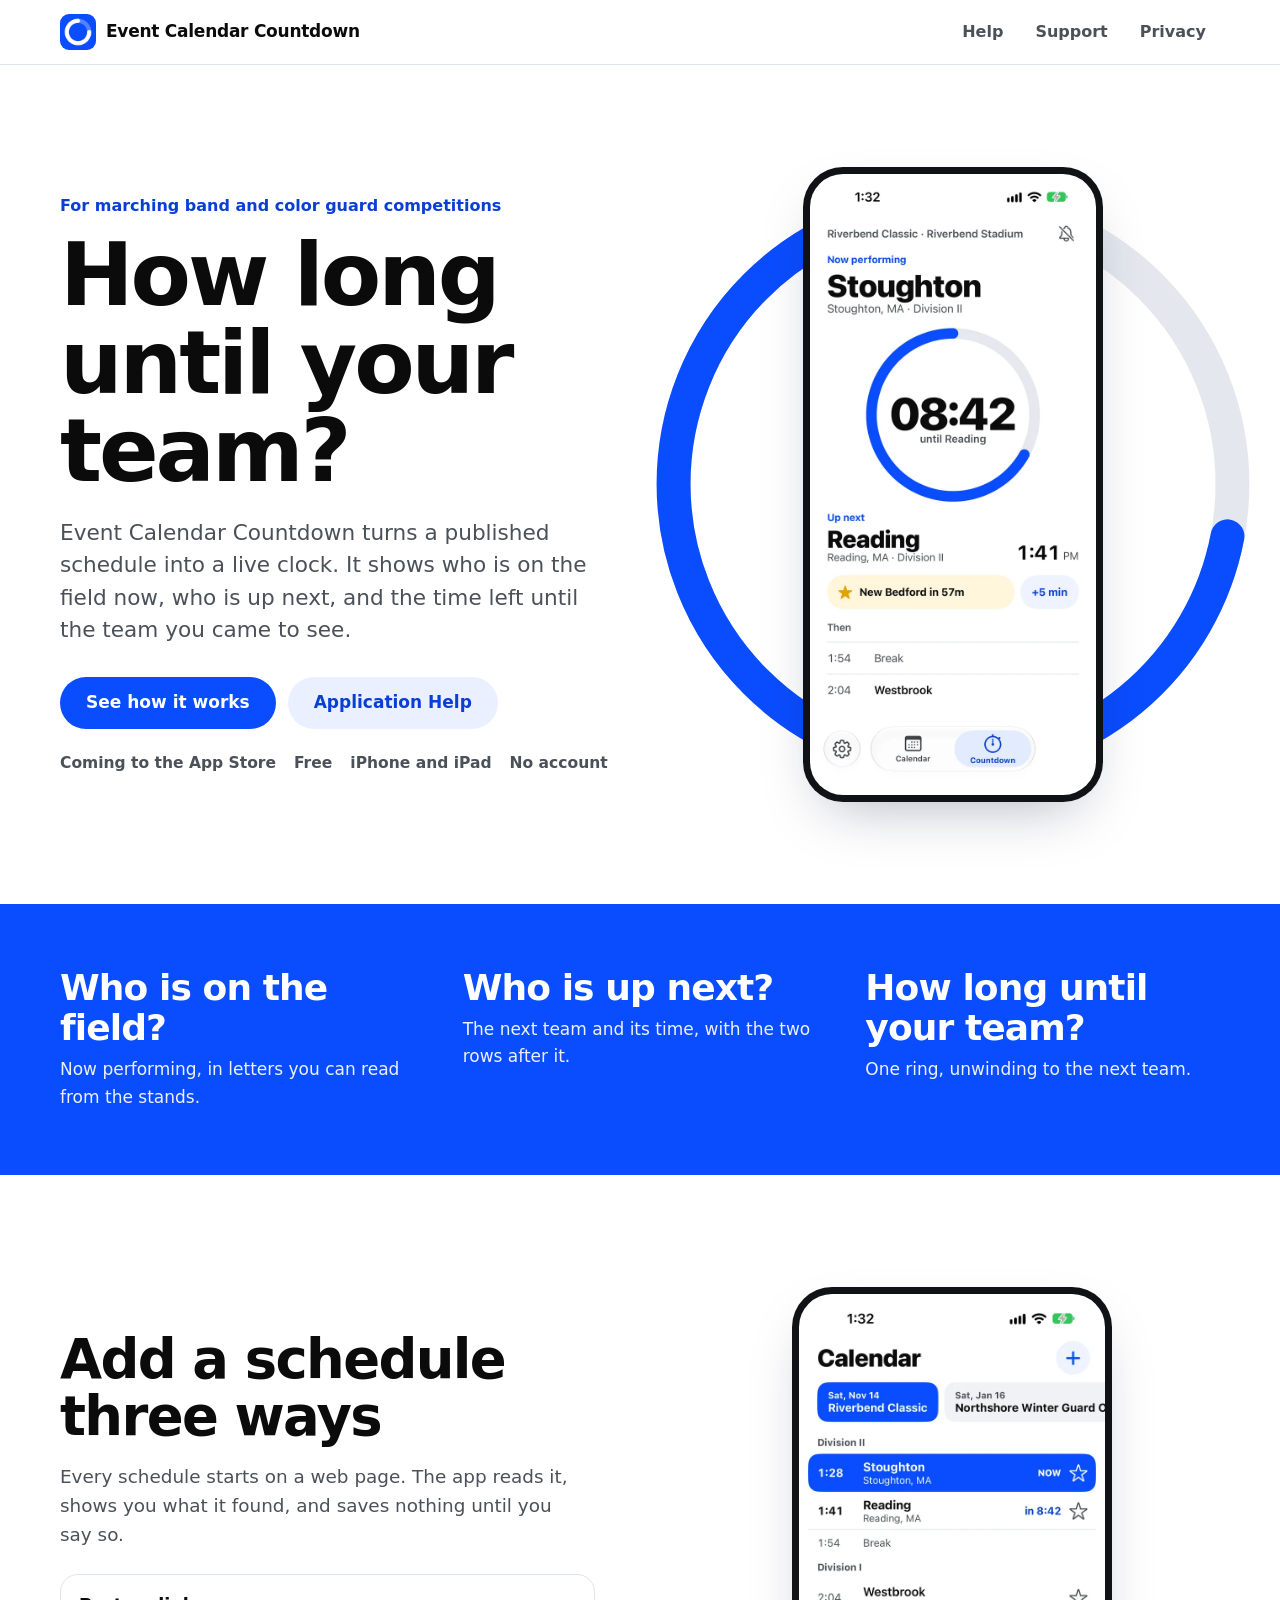
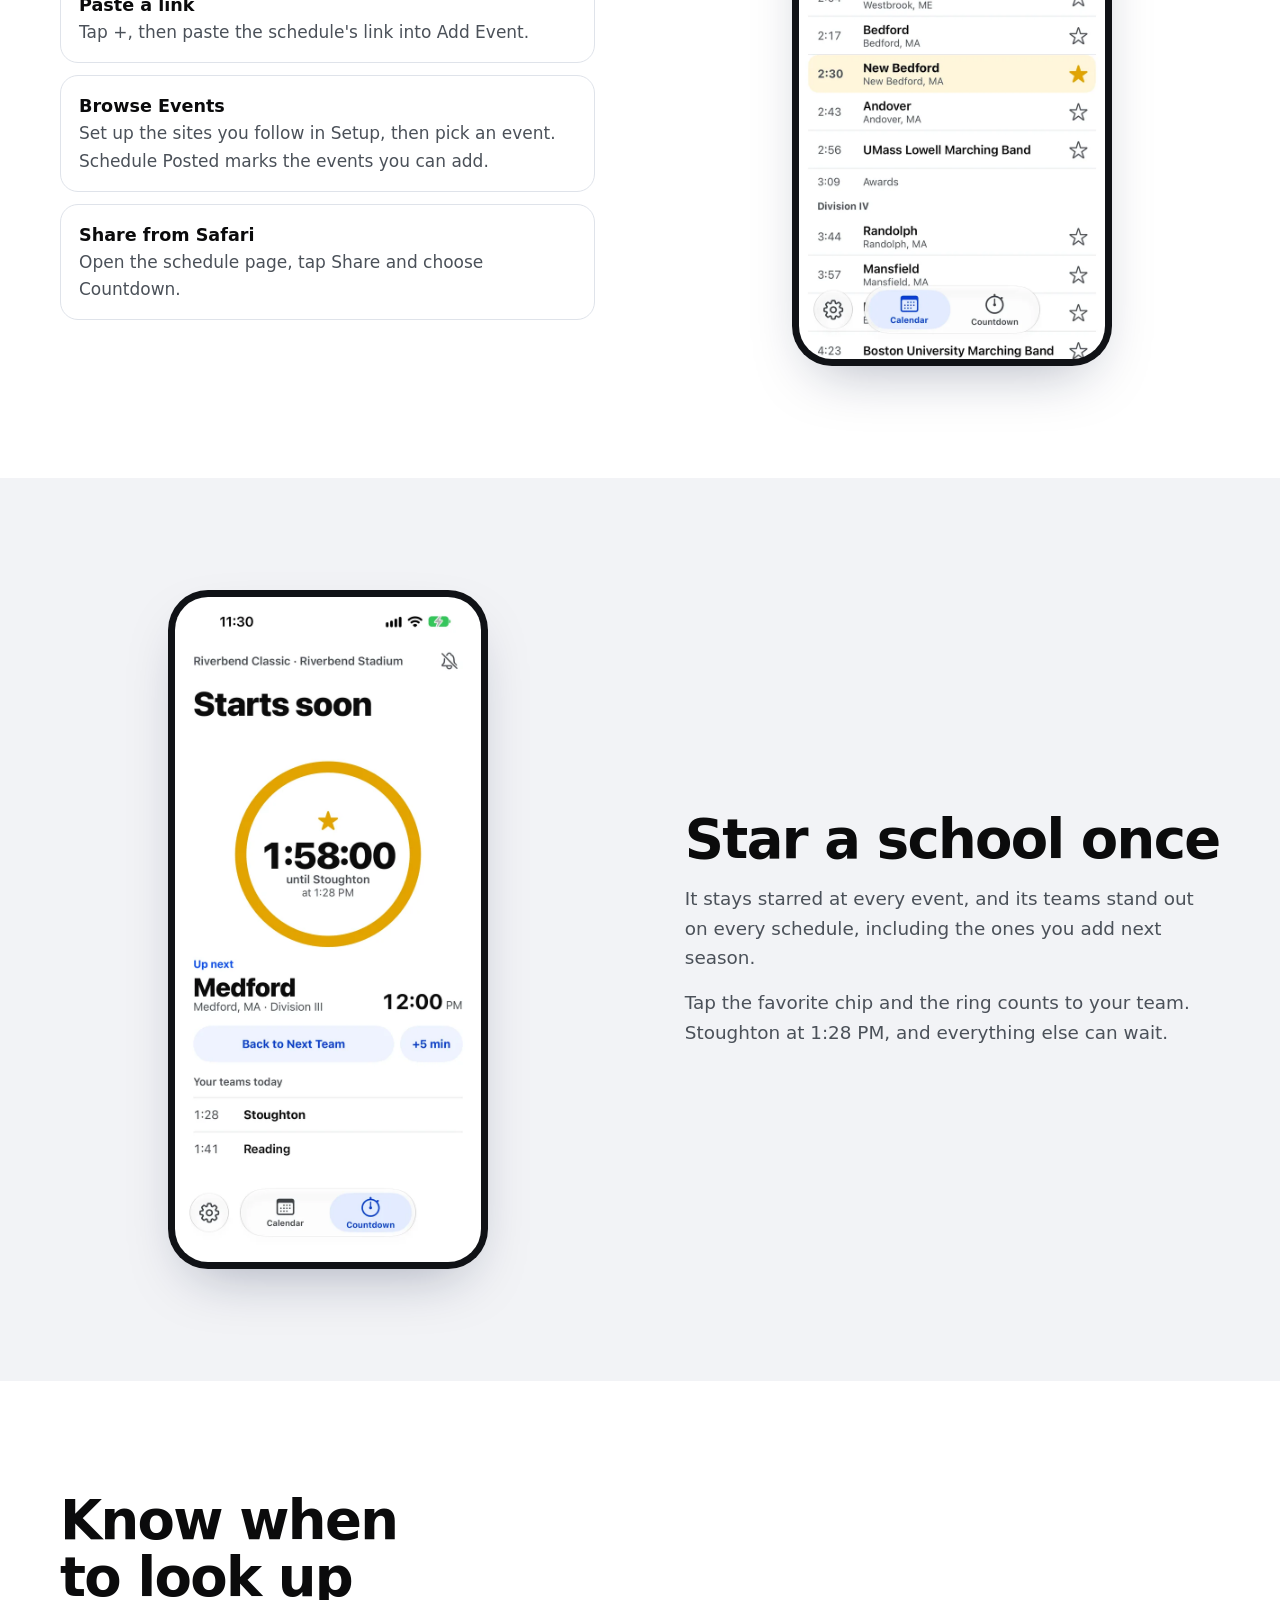
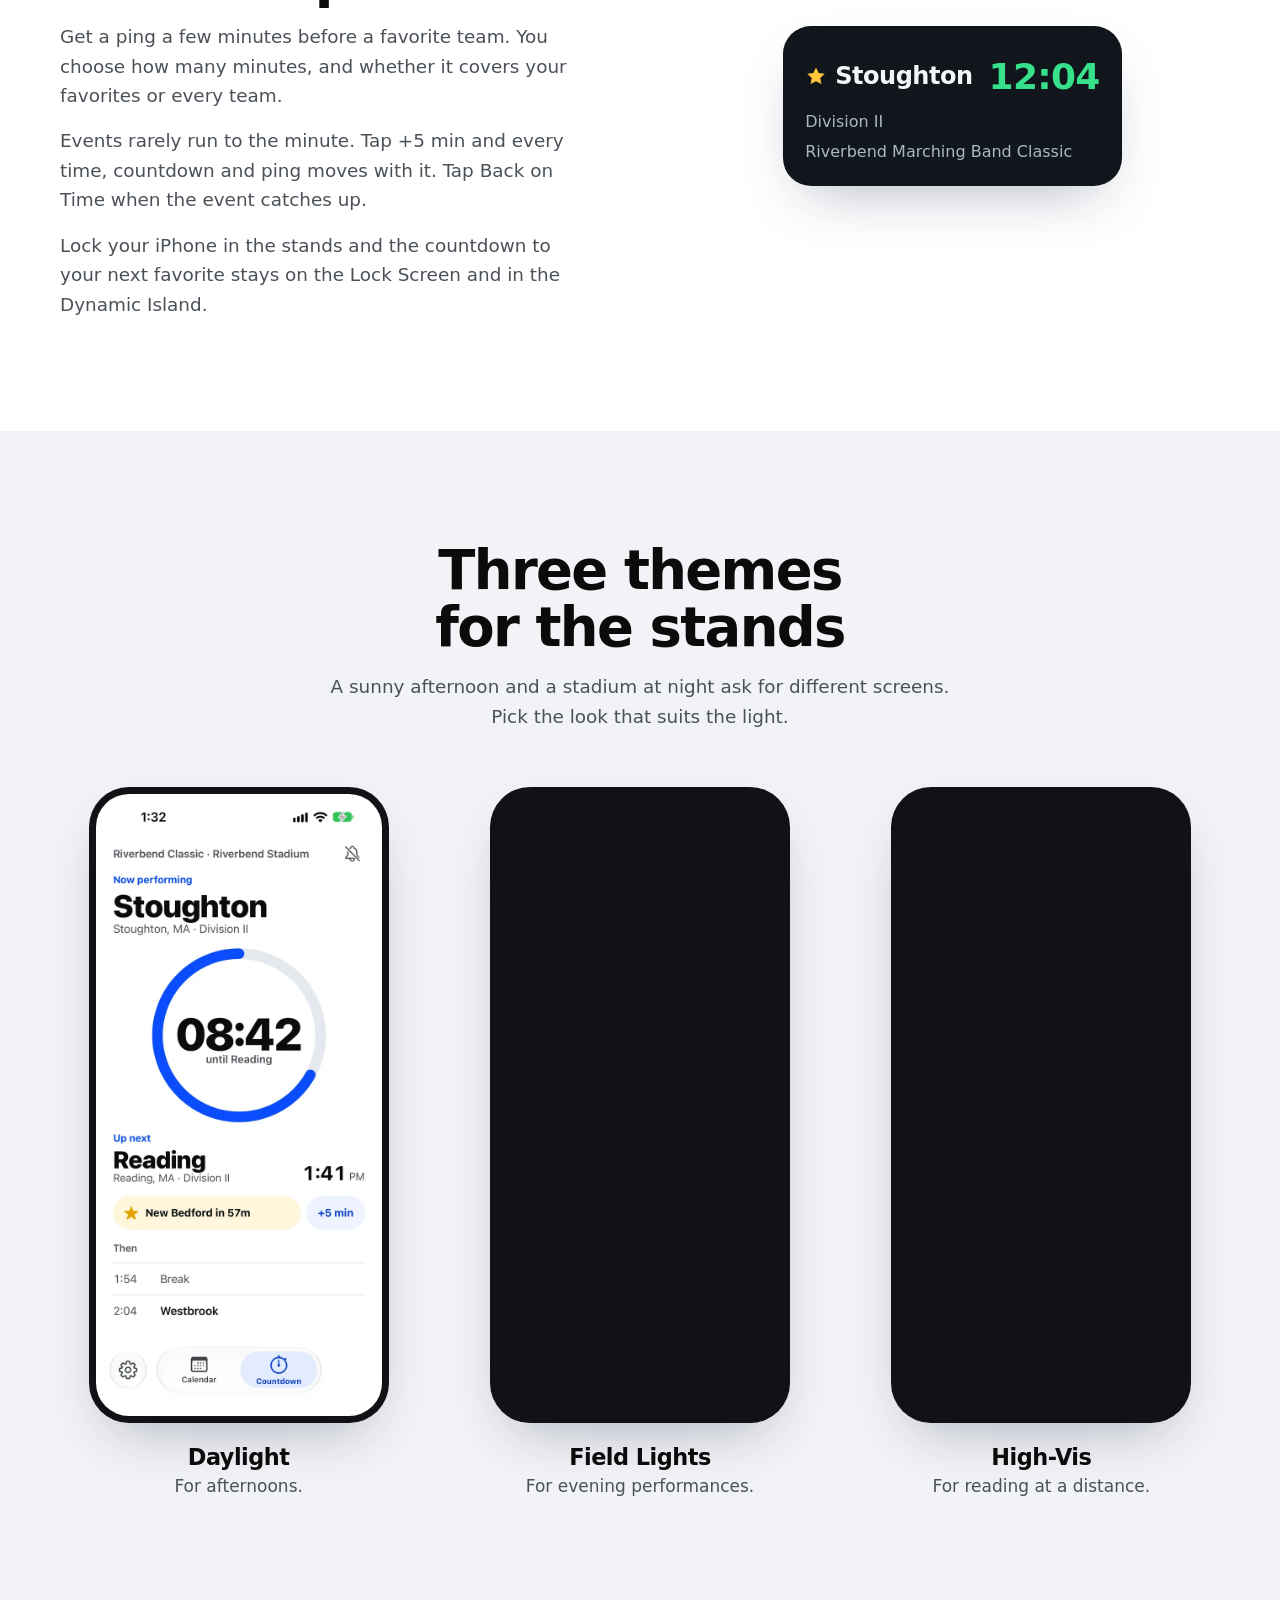
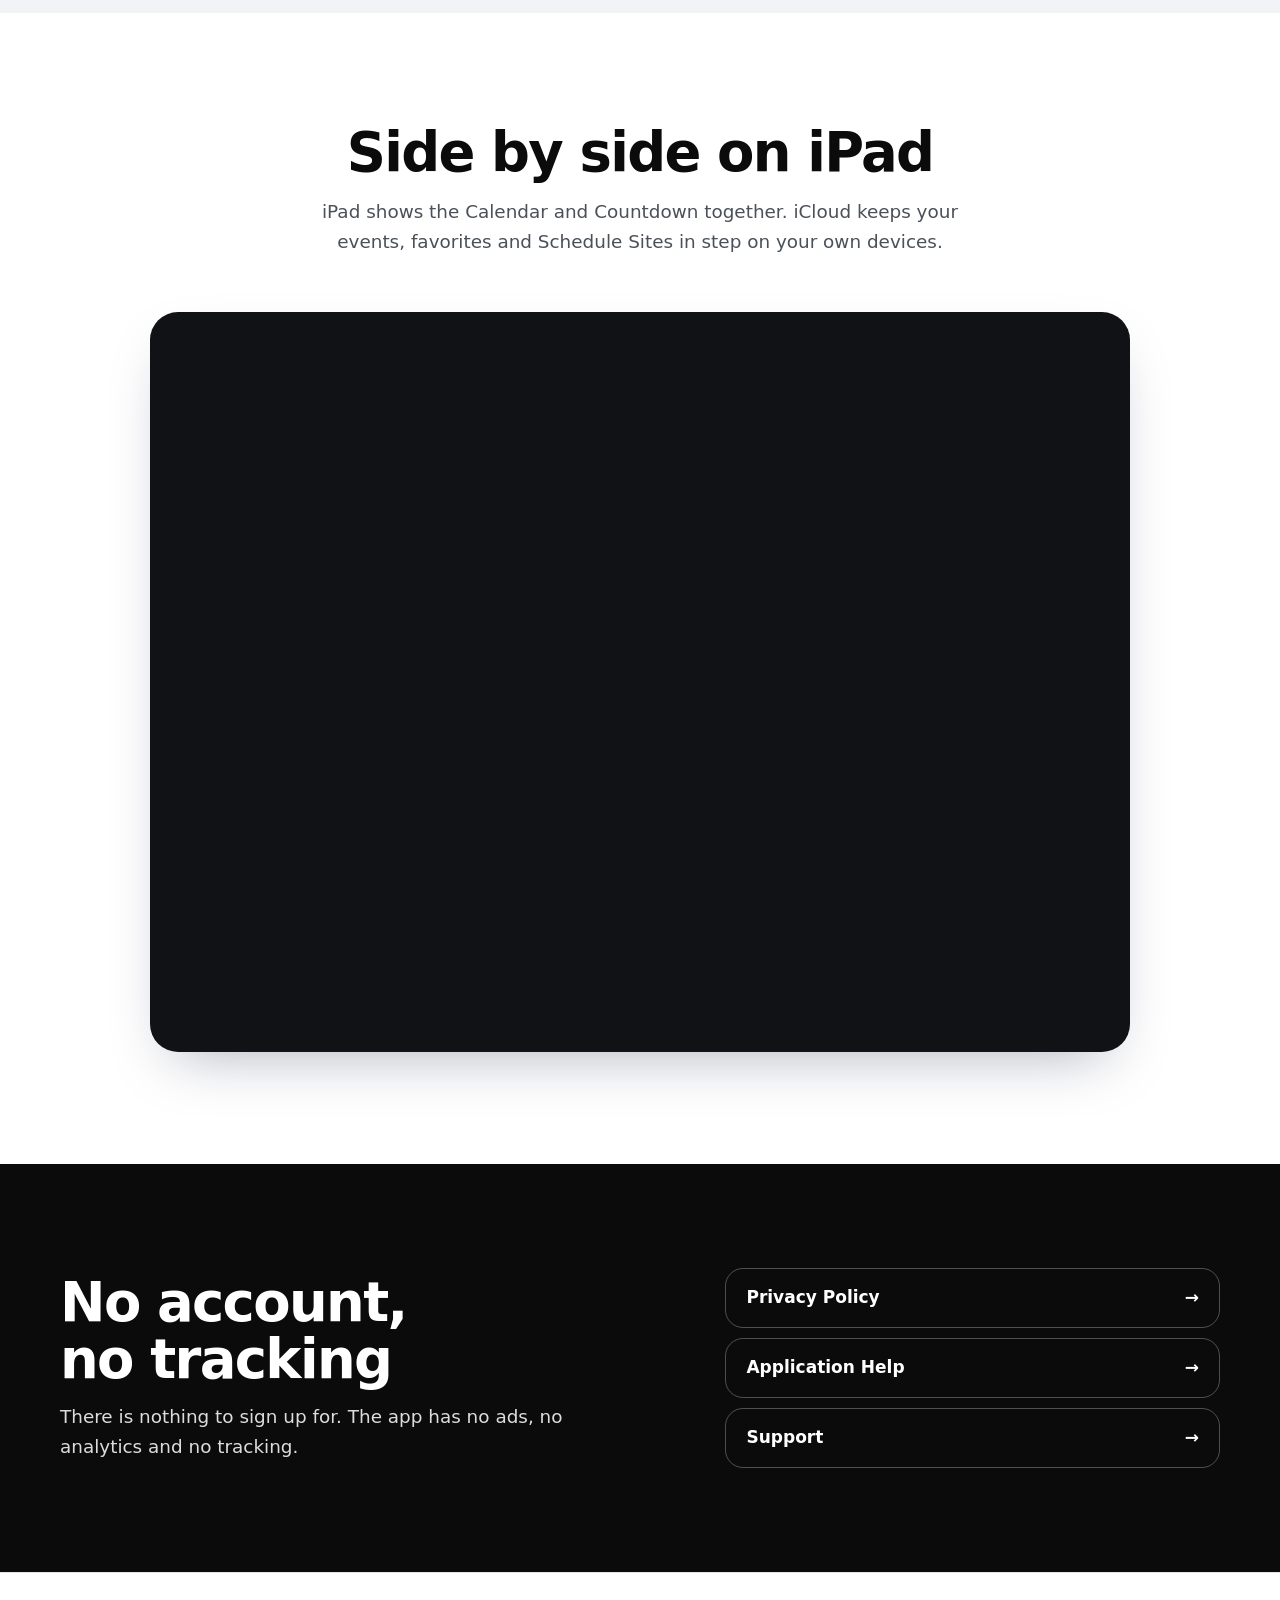
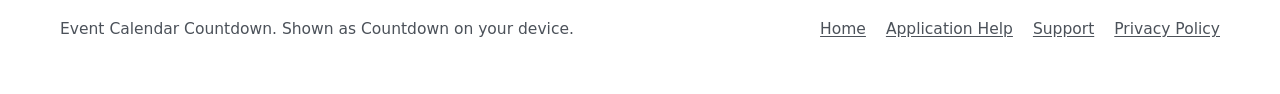
==== index.html @ cc9a37f9 "Share Schedule Sites, and the name Countdown on the device Support and Privacy say how sharing Sched" ====
<!doctype html>
<html lang="en">
<head>
<meta charset="utf-8">
<meta name="viewport" content="width=device-width, initial-scale=1">
<meta http-equiv="Content-Security-Policy" content="default-src 'none'; img-src 'self'; style-src 'self'; base-uri 'none'; form-action 'none'">
<meta name="referrer" content="no-referrer">
<title>Event Calendar Countdown: a live show clock for your team</title>
<meta name="description" content="Turn a published marching band or color guard schedule into a live clock: who is on the field now, who is up next, and the time left until your team.">
<meta name="color-scheme" content="light dark">
<meta name="theme-color" content="#ffffff" media="(prefers-color-scheme: light)">
<meta name="theme-color" content="#0a0e13" media="(prefers-color-scheme: dark)">
<link rel="canonical" href="https://mgapps7.github.io/event-calendar-countdown/">
<meta property="og:type" content="website">
<meta property="og:site_name" content="Event Calendar Countdown">
<meta property="og:title" content="Event Calendar Countdown: a live show clock for your team">
<meta property="og:description" content="Turn a published marching band or color guard schedule into a live clock: who is on the field now, who is up next, and the time left until your team.">
<meta property="og:url" content="https://mgapps7.github.io/event-calendar-countdown/">
<meta property="og:image" content="https://mgapps7.github.io/event-calendar-countdown/assets/icon-512.png">
<link rel="icon" type="image/png" sizes="96x96" href="assets/icon-96.png">
<link rel="apple-touch-icon" href="assets/apple-touch-icon.png">
<link rel="stylesheet" href="assets/site.css">
</head>
<body>
<a class="skip" href="#main">Skip to content</a>
<header class="site-header">
  <div class="wrap">
    <a class="brand" href="./">
      <img src="assets/icon-96.png" width="36" height="36" alt="">
      <span>Event Calendar Countdown</span>
    </a>
    <nav class="site-nav" aria-label="Main">
      <ul>
        <li><a href="help/">Help</a></li>
        <li><a href="support/">Support</a></li>
        <li><a href="privacy/">Privacy</a></li>
      </ul>
    </nav>
  </div>
</header>
<main id="main">
<section class="hero">
  <div class="wrap">
    <div>
      <p class="eyebrow">For marching band and color guard competitions</p>
      <h1>How long until your team?</h1>
      <p class="lead">Event Calendar Countdown turns a published schedule into a live clock. It shows who is on the field now, who is up next, and the time left until the team you came to see.</p>
      <div class="hero-actions">
        <a class="button" href="#add">See how it works</a>
        <a class="button quiet" href="help/">Application Help</a>
      </div>
      <ul class="facts">
        <li>Coming to the App Store</li>
        <li>Free</li>
        <li>iPhone and iPad</li>
        <li>No account</li>
      </ul>
    </div>
    <div class="stage">
      <svg class="ring" viewBox="0 0 600 600" aria-hidden="true" focusable="false">
        <circle class="ring-track" cx="300" cy="300" r="280" pathLength="100"></circle>
        <circle class="ring-time" cx="300" cy="300" r="280" pathLength="100"></circle>
      </svg>
      <figure class="phone">
        <picture>
          <source srcset="assets/shots/iphone-field-lights.webp" media="(prefers-color-scheme: dark)">
          <img src="assets/shots/iphone-now.webp" width="680" height="1478" alt="The Countdown page. Stoughton is now performing, 8 minutes 42 seconds remain until Reading, and a ring shows the time left.">
        </picture>
      </figure>
    </div>
  </div>
</section>

<section class="questions" aria-label="What the app answers">
  <div class="wrap">
    <ul>
      <li><strong>Who is on the field?</strong><span>Now performing, in letters you can read from the stands.</span></li>
      <li><strong>Who is up next?</strong><span>The next team and its time, with the two rows after it.</span></li>
      <li><strong>How long until your team?</strong><span>One ring, unwinding to the next team.</span></li>
    </ul>
  </div>
</section>

<section class="feature" id="add">
  <div class="wrap feature-grid">
    <div class="copy">
      <h2>Add a schedule three ways</h2>
      <p>Every schedule starts on a web page. The app reads it, shows you what it found, and saves nothing until you say so.</p>
      <ul class="ways">
        <li><strong>Paste a link</strong><span>Tap +, then paste the schedule's link into Add Event.</span></li>
        <li><strong>Browse Events</strong><span>Set up the sites you follow in Setup, then pick an event. Schedule Posted marks the events you can add.</span></li>
        <li><strong>Share from Safari</strong><span>Open the schedule page, tap Share and choose Countdown.</span></li>
      </ul>
    </div>
    <figure class="phone">
      <img src="assets/shots/iphone-calendar.webp" width="680" height="1478" loading="lazy" alt="The Calendar page for Riverbend Classic. Stoughton shows NOW, Reading is next in 8 minutes 42 seconds, and New Bedford is a starred favorite.">
    </figure>
  </div>
</section>

<section class="feature soft">
  <div class="wrap feature-grid flip">
    <div class="copy">
      <h2>Star a school once</h2>
      <p>It stays starred at every event, and its teams stand out on every schedule, including the ones you add next season.</p>
      <p>Tap the favorite chip and the ring counts to your team. Stoughton at 1:28 PM, and everything else can wait.</p>
    </div>
    <figure class="phone">
      <img src="assets/shots/iphone-focus.webp" width="680" height="1478" loading="lazy" alt="The Countdown page pointed at a favorite. The ring reads 1 hour 58 minutes until Stoughton at 1:28 PM, and Your teams today lists Stoughton and Reading.">
    </figure>
  </div>
</section>

<section class="feature">
  <div class="wrap feature-grid">
    <div class="copy">
      <h2>Know when to look up</h2>
      <p>Get a ping a few minutes before a favorite team. You choose how many minutes, and whether it covers your favorites or every team.</p>
      <p>Events rarely run to the minute. Tap +5 min and every time, countdown and ping moves with it. Tap Back on Time when the event catches up.</p>
      <p>Lock your iPhone in the stands and the countdown to your next favorite stays on the Lock Screen and in the Dynamic Island.</p>
    </div>
    <div class="lock" role="img" aria-label="A Lock Screen countdown: Stoughton, Division II, Riverbend Marching Band Classic, 12 minutes 4 seconds to go.">
      <div class="lock-row">
        <span class="lock-name">
          <svg viewBox="0 0 24 24" aria-hidden="true" focusable="false"><path d="M12 2.6l2.9 6.1 6.6.9-4.8 4.6 1.2 6.6L12 17.6l-5.9 3.2 1.2-6.6L2.5 9.6l6.6-.9z"/></svg>
          Stoughton
        </span>
        <span class="lock-time">12:04</span>
      </div>
      <p class="lock-detail">Division II</p>
      <p class="lock-detail">Riverbend Marching Band Classic</p>
    </div>
  </div>
</section>

<section class="feature soft">
  <div class="wrap">
    <div class="center-copy">
      <h2>Three themes for the stands</h2>
      <p>A sunny afternoon and a stadium at night ask for different screens. Pick the look that suits the light.</p>
    </div>
    <ul class="themes">
      <li>
        <figure class="phone"><img src="assets/shots/iphone-now.webp" width="680" height="1478" loading="lazy" alt="Countdown in the Daylight theme, dark text on white with a blue ring."></figure>
        <h3>Daylight</h3>
        <p>For afternoons.</p>
      </li>
      <li>
        <figure class="phone"><img src="assets/shots/iphone-field-lights.webp" width="680" height="1478" loading="lazy" alt="Countdown in the Field Lights theme, light text on near black with a green ring."></figure>
        <h3>Field Lights</h3>
        <p>For evening performances.</p>
      </li>
      <li>
        <figure class="phone"><img src="assets/shots/iphone-high-vis.webp" width="680" height="1478" loading="lazy" alt="Countdown in the High-Vis theme, heavy black type on orange with a segmented ring."></figure>
        <h3>High-Vis</h3>
        <p>For reading at a distance.</p>
      </li>
    </ul>
  </div>
</section>

<section class="feature">
  <div class="wrap">
    <div class="center-copy">
      <h2>Side by side on iPad</h2>
      <p>iPad shows the Calendar and Countdown together. iCloud keeps your events, favorites and Schedule Sites in step on your own devices.</p>
    </div>
    <figure class="tablet">
      <img src="assets/shots/ipad.webp" width="1500" height="1125" loading="lazy" alt="iPad in landscape, with the Calendar page on the left and the Countdown page on the right, Stoughton now performing.">
    </figure>
  </div>
</section>

<section class="band">
  <div class="wrap">
    <div>
      <h2>No account, no tracking</h2>
      <p>There is nothing to sign up for. The app has no ads, no analytics and no tracking.</p>
    </div>
    <ul class="band-links">
      <li><a href="privacy/">Privacy Policy</a></li>
      <li><a href="help/">Application Help</a></li>
      <li><a href="support/">Support</a></li>
    </ul>
  </div>
</section>

</main>
<footer class="site-footer">
  <div class="wrap">
    <p>Event Calendar Countdown. Shown as Countdown on your device.</p>
    <ul>
      <li><a href="./">Home</a></li>
      <li><a href="help/">Application Help</a></li>
      <li><a href="support/">Support</a></li>
      <li><a href="privacy/">Privacy Policy</a></li>
    </ul>
  </div>
</footer>
</body>
</html>
---- assets/site.css ----
/* Event Calendar Countdown. Light is the app's Daylight theme, dark is its Field Lights theme. */

:root {
  color-scheme: light dark;

  --bg: #ffffff;
  --bg-soft: #f2f3f6;
  --card: #ffffff;
  --text: #0b0b0c;
  --muted: #4b5159;
  --accent: #0a4dff;
  --accent-text: #0a3fd6;
  --accent-soft: #eaf0ff;
  --on-accent: #ffffff;
  --track: #e4e8ee;
  --line: #dfe3ea;
  --star: #e2a400;
  --favorite: #fff6dc;
  --favorite-text: #4a3700;
  --bezel: #101216;
  --shadow: 0 24px 60px -24px rgb(12 24 60 / 0.35);
  --header: rgb(255 255 255 / 0.82);

  --sans: system-ui, -apple-system, "SF Pro Text", "Segoe UI", Roboto, "Helvetica Neue", Arial, sans-serif;
  --gutter: clamp(16px, 4vw, 40px);
  --wide: 1160px;
  --prose: 44rem;
}

@media (prefers-color-scheme: dark) {
  :root {
    --bg: #0a0e13;
    --bg-soft: #10161d;
    --card: #141a21;
    --text: #f3f6f9;
    --muted: #a9b8c7;
    --accent: #37e08a;
    --accent-text: #37e08a;
    --accent-soft: #12281f;
    --on-accent: #06130c;
    --track: #1b232c;
    --line: #27313c;
    --star: #ffc53d;
    --favorite: #2b2410;
    --favorite-text: #ffe6a6;
    --bezel: #252c35;
    --shadow: 0 24px 60px -24px rgb(0 0 0 / 0.8);
    --header: rgb(10 14 19 / 0.82);
  }
}

*,
*::before,
*::after {
  box-sizing: border-box;
}

html {
  -webkit-text-size-adjust: 100%;
  text-size-adjust: 100%;
  scroll-padding-top: 84px;
}

body {
  margin: 0;
  background: var(--bg);
  color: var(--text);
  font-family: var(--sans);
  font-size: 1.0625rem;
  line-height: 1.6;
  -webkit-font-smoothing: antialiased;
  overflow-wrap: break-word;
}

img,
svg {
  display: block;
  max-width: 100%;
  height: auto;
}

a {
  color: var(--accent-text);
  text-underline-offset: 0.16em;
}

a:hover {
  text-decoration-thickness: 2px;
}

:focus-visible {
  outline: 3px solid var(--accent);
  outline-offset: 3px;
  border-radius: 4px;
}

h1,
h2,
h3 {
  margin: 0;
  font-weight: 800;
  letter-spacing: -0.022em;
  line-height: 1.1;
  text-wrap: balance;
}

p {
  margin: 0;
}

.visually-hidden {
  position: absolute;
  width: 1px;
  height: 1px;
  margin: -1px;
  padding: 0;
  overflow: hidden;
  clip-path: inset(50%);
  white-space: nowrap;
  border: 0;
}

.skip {
  position: absolute;
  left: 16px;
  top: -80px;
  z-index: 20;
  padding: 10px 16px;
  border-radius: 10px;
  background: var(--accent);
  color: var(--on-accent);
  font-weight: 700;
}

.skip:focus {
  top: 12px;
}

.wrap {
  width: min(100%, calc(var(--wide) + 2 * var(--gutter)));
  margin-inline: auto;
  padding-inline: var(--gutter);
}

/* Header */

.site-header {
  position: sticky;
  top: 0;
  z-index: 10;
  background: var(--header);
  -webkit-backdrop-filter: saturate(180%) blur(16px);
  backdrop-filter: saturate(180%) blur(16px);
  border-bottom: 1px solid var(--line);
}

.site-header .wrap {
  display: flex;
  align-items: center;
  justify-content: space-between;
  gap: 16px;
  min-height: 64px;
}

.brand {
  display: flex;
  align-items: center;
  gap: 10px;
  color: var(--text);
  font-weight: 800;
  letter-spacing: -0.015em;
  text-decoration: none;
}

.brand img {
  width: 36px;
  height: 36px;
  border-radius: 9px;
}

.site-nav ul {
  display: flex;
  gap: 4px;
  margin: 0;
  padding: 0;
  list-style: none;
}

.site-nav a {
  display: flex;
  align-items: center;
  min-height: 44px;
  padding-inline: 14px;
  border-radius: 999px;
  color: var(--muted);
  font-size: 1rem;
  font-weight: 600;
  text-decoration: none;
}

.site-nav a:hover {
  background: var(--bg-soft);
  color: var(--text);
}

.site-nav a[aria-current="page"] {
  background: var(--accent-soft);
  color: var(--accent-text);
}

@media (max-width: 640px) {
  .brand span {
    position: absolute;
    width: 1px;
    height: 1px;
    overflow: hidden;
    clip-path: inset(50%);
    white-space: nowrap;
  }

  .site-nav a {
    padding-inline: 12px;
  }
}

/* Device frames */

.phone {
  margin: 0;
  padding: 7px;
  border-radius: 40px;
  background: var(--bezel);
  box-shadow: var(--shadow);
}

.phone img {
  width: 100%;
  border-radius: 33px;
}

.tablet {
  margin: 0;
  padding: 10px;
  border-radius: 28px;
  background: var(--bezel);
  box-shadow: var(--shadow);
}

.tablet img {
  width: 100%;
  border-radius: 19px;
}

/* Hero */

.hero {
  overflow: hidden;
}

.hero .wrap {
  display: grid;
  grid-template-columns: minmax(0, 1.05fr) minmax(0, 1fr);
  align-items: center;
  gap: clamp(24px, 5vw, 72px);
  padding-block: clamp(40px, 7vw, 96px);
}

.eyebrow {
  color: var(--accent-text);
  font-size: 1rem;
  font-weight: 700;
}

.hero h1 {
  margin-top: 12px;
  font-size: clamp(2.9rem, 8vw, 5.5rem);
  letter-spacing: -0.035em;
  line-height: 1;
}

.lead {
  margin-top: 22px;
  max-width: 34rem;
  color: var(--muted);
  font-size: clamp(1.15rem, 2.2vw, 1.35rem);
  line-height: 1.5;
}

.hero-actions {
  display: flex;
  flex-wrap: wrap;
  align-items: center;
  gap: 12px;
  margin-top: 30px;
}

.button {
  display: inline-flex;
  align-items: center;
  justify-content: center;
  min-height: 52px;
  padding: 12px 26px;
  border-radius: 999px;
  background: var(--accent);
  color: var(--on-accent);
  font-weight: 700;
  text-decoration: none;
}

.button:hover {
  filter: brightness(1.08);
}

.button.quiet {
  background: var(--accent-soft);
  color: var(--accent-text);
}

.facts {
  display: flex;
  flex-wrap: wrap;
  gap: 8px 18px;
  margin: 22px 0 0;
  padding: 0;
  list-style: none;
  color: var(--muted);
  font-size: 0.97rem;
  font-weight: 600;
}

.stage {
  position: relative;
  display: grid;
  place-items: center;
  width: 100%;
  max-width: 560px;
  margin-inline: auto;
  padding-block: 12px;
}

.stage .ring {
  position: absolute;
  inset: 50% auto auto 50%;
  width: 112%;
  max-width: none;
  transform: translate(-50%, -50%) rotate(-90deg);
}

.ring circle {
  fill: none;
  stroke-width: 34;
}

.ring .ring-track {
  stroke: var(--track);
}

.ring .ring-time {
  stroke: var(--accent);
  stroke-linecap: round;
  stroke-dasharray: 100 100;
  stroke-dashoffset: -28;
  animation: unwind 2.2s cubic-bezier(0.22, 0.7, 0.2, 1) 0.3s both;
}

@keyframes unwind {
  from {
    stroke-dashoffset: 0;
  }

  to {
    stroke-dashoffset: -28;
  }
}

.stage .phone {
  position: relative;
  width: min(58%, 300px);
}

@media (max-width: 860px) {
  .hero .wrap {
    grid-template-columns: minmax(0, 1fr);
  }

  .stage {
    max-width: 440px;
    margin-top: 28px;
  }

  .stage .ring {
    width: 106%;
  }
}

/* The three questions */

.questions {
  background: var(--accent);
  color: var(--on-accent);
}

.questions ul {
  display: grid;
  grid-template-columns: repeat(3, minmax(0, 1fr));
  gap: clamp(20px, 4vw, 48px);
  margin: 0;
  padding: clamp(36px, 6vw, 64px) 0;
  list-style: none;
}

.questions strong {
  display: block;
  font-size: clamp(1.6rem, 3.2vw, 2.25rem);
  font-weight: 800;
  letter-spacing: -0.025em;
  line-height: 1.12;
}

.questions span {
  display: block;
  margin-top: 8px;
  opacity: 0.92;
}

@media (max-width: 760px) {
  .questions ul {
    grid-template-columns: minmax(0, 1fr);
  }
}

/* Features */

.feature {
  padding-block: clamp(56px, 9vw, 112px);
}

.feature.soft {
  background: var(--bg-soft);
}

.feature-grid {
  display: grid;
  grid-template-columns: minmax(0, 1fr) minmax(0, 1fr);
  align-items: center;
  gap: clamp(32px, 7vw, 96px);
}

.feature-grid.flip > :first-child {
  order: 2;
}

.feature h2,
.band h2 {
  font-size: clamp(2.1rem, 5vw, 3.4rem);
  letter-spacing: -0.03em;
  line-height: 1.04;
}

.feature .copy p {
  margin-top: 16px;
  max-width: 32rem;
  color: var(--muted);
  font-size: 1.15rem;
}

.feature .phone {
  width: min(100%, 320px);
  margin-inline: auto;
}

.ways {
  display: grid;
  gap: 12px;
  margin: 24px 0 0;
  padding: 0;
  list-style: none;
}

.ways li {
  padding: 16px 18px;
  border-radius: 18px;
  background: var(--card);
  border: 1px solid var(--line);
}

.ways strong {
  display: block;
  font-size: 1.1rem;
}

.ways span {
  color: var(--muted);
}

.pair {
  display: grid;
  grid-template-columns: repeat(2, minmax(0, 1fr));
  gap: clamp(14px, 3vw, 28px);
  align-items: start;
}

.pair .phone:last-child {
  margin-top: 44px;
}

@media (max-width: 860px) {
  .feature-grid {
    grid-template-columns: minmax(0, 1fr);
  }

  .feature-grid.flip > :first-child {
    order: 0;
  }
}

/* The Lock Screen card */

.lock {
  max-width: 420px;
  margin-inline: auto;
  padding: 22px;
  border-radius: 28px;
  background: #11161c;
  color: #f3f6f9;
  box-shadow: var(--shadow);
}

.lock-row {
  display: flex;
  flex-wrap: wrap;
  align-items: center;
  justify-content: space-between;
  gap: 2px 16px;
}

.lock-name {
  display: flex;
  align-items: center;
  gap: 8px;
  font-size: 1.5rem;
  font-weight: 800;
  letter-spacing: -0.02em;
}

.lock-name svg {
  flex: none;
  width: 22px;
  height: 22px;
  fill: #ffc53d;
}

.lock-time {
  font-size: 2.25rem;
  font-weight: 800;
  font-variant-numeric: tabular-nums;
  letter-spacing: -0.02em;
  color: #37e08a;
}

.lock-detail {
  margin-top: 4px;
  color: #a9b8c7;
  font-size: 1rem;
}

/* Themes */

.themes {
  display: grid;
  grid-template-columns: repeat(3, minmax(0, 1fr));
  gap: clamp(16px, 4vw, 44px);
  margin: clamp(32px, 5vw, 56px) 0 0;
  padding: 0;
  list-style: none;
}

.themes .phone {
  width: min(100%, 300px);
  margin-inline: auto;
}

.themes h3 {
  margin-top: 22px;
  font-size: 1.4rem;
  text-align: center;
}

.themes p {
  margin-top: 4px;
  color: var(--muted);
  text-align: center;
}

@media (max-width: 720px) {
  .themes {
    grid-template-columns: minmax(0, 1fr);
    gap: 40px;
  }

  .themes .phone {
    width: min(76%, 280px);
  }
}

/* iPad */

.center-copy {
  max-width: 40rem;
  margin-inline: auto;
  text-align: center;
}

.center-copy p {
  margin-top: 16px;
  color: var(--muted);
  font-size: 1.15rem;
}

.feature .tablet {
  max-width: 980px;
  margin: clamp(32px, 5vw, 56px) auto 0;
}

/* Closing band */

.band {
  padding-block: clamp(56px, 9vw, 104px);
  background: var(--text);
  color: var(--bg);
}

.band .wrap {
  display: grid;
  grid-template-columns: minmax(0, 1.2fr) minmax(0, 1fr);
  align-items: center;
  gap: clamp(28px, 6vw, 72px);
}

.band p {
  margin-top: 14px;
  max-width: 34rem;
  font-size: 1.15rem;
  opacity: 0.86;
}

.band-links {
  display: grid;
  gap: 10px;
  margin: 0;
  padding: 0;
  list-style: none;
}

.band-links a {
  display: flex;
  align-items: center;
  justify-content: space-between;
  gap: 12px;
  min-height: 60px;
  padding: 12px 20px;
  border: 1px solid color-mix(in srgb, var(--bg) 28%, transparent);
  border-radius: 18px;
  color: inherit;
  font-weight: 700;
  text-decoration: none;
}

.band-links a:hover {
  background: color-mix(in srgb, var(--bg) 10%, transparent);
}

.band-links a::after {
  content: "\2192";
}

@media (max-width: 760px) {
  .band .wrap {
    grid-template-columns: minmax(0, 1fr);
  }
}

/* Document pages */

.doc-head {
  padding-block: clamp(36px, 6vw, 72px) clamp(24px, 4vw, 40px);
  background: var(--bg-soft);
  border-bottom: 1px solid var(--line);
}

.doc-head h1 {
  max-width: 44rem;
  font-size: clamp(2.3rem, 6vw, 3.8rem);
  letter-spacing: -0.03em;
  line-height: 1.04;
}

.doc-head p {
  margin-top: 14px;
  max-width: var(--prose);
  color: var(--muted);
  font-size: 1.15rem;
}

.doc-layout {
  display: grid;
  grid-template-columns: minmax(0, var(--prose)) minmax(0, 15rem);
  justify-content: space-between;
  gap: clamp(24px, 5vw, 64px);
  padding-block: clamp(28px, 5vw, 56px) clamp(56px, 8vw, 96px);
}

.toc {
  grid-column: 2;
  grid-row: 1;
  align-self: start;
  position: sticky;
  top: 84px;
  max-height: calc(100vh - 100px);
  overflow-y: auto;
  font-size: 0.97rem;
}

.toc h2 {
  color: var(--muted);
  font-size: 0.97rem;
  font-weight: 700;
  letter-spacing: 0;
}

.toc ol {
  margin: 8px 0 0;
  padding: 0;
  list-style: none;
}

.toc a {
  display: block;
  padding: 7px 12px;
  border-left: 2px solid var(--line);
  color: var(--muted);
  line-height: 1.3;
  text-decoration: none;
}

.toc a:hover {
  border-left-color: var(--accent);
  color: var(--text);
}

.prose {
  grid-column: 1;
  grid-row: 1;
  min-width: 0;
}

.prose > :first-child {
  margin-top: 0;
}

.prose h2 {
  margin-top: 2.6rem;
  padding-top: 0.2rem;
  font-size: 1.85rem;
}

.prose h3 {
  margin-top: 1.9rem;
  font-size: 1.3rem;
  letter-spacing: -0.015em;
}

.prose p,
.prose ul,
.prose ol,
.prose dl {
  margin: 0.9rem 0 0;
}

.prose ul,
.prose ol {
  padding-left: 1.35rem;
}

.prose li + li {
  margin-top: 0.4rem;
}

.prose li::marker {
  color: var(--muted);
}

.prose table {
  width: 100%;
  margin-top: 1.1rem;
  border-collapse: collapse;
  font-size: 0.99rem;
  line-height: 1.45;
}

.prose th,
.prose td {
  padding: 10px 14px 10px 0;
  border-bottom: 1px solid var(--line);
  text-align: left;
  vertical-align: top;
}

.prose th {
  color: var(--muted);
  font-size: 0.93rem;
  font-weight: 700;
}

.prose td:first-child {
  font-weight: 600;
}

.note {
  margin-top: 1.1rem;
  padding: 14px 18px;
  border-radius: 16px;
  background: var(--favorite);
  color: var(--favorite-text);
}

.note a {
  color: inherit;
}

.steps {
  counter-reset: step;
  padding-left: 0;
  list-style: none;
}

.prose .steps li {
  position: relative;
  counter-increment: step;
  min-height: 34px;
  margin-top: 0.8rem;
  padding-left: 46px;
}

.steps li::before {
  content: counter(step);
  position: absolute;
  left: 0;
  top: -1px;
  display: grid;
  place-items: center;
  width: 32px;
  height: 32px;
  border-radius: 50%;
  background: var(--accent);
  color: var(--on-accent);
  font-size: 0.95rem;
  font-weight: 800;
}

.prose figure.shot {
  float: right;
  width: min(42%, 220px);
  margin: 0.6rem 0 1rem 28px;
  padding: 5px;
  border-radius: 28px;
}

.prose figure.shot img {
  border-radius: 23px;
}

.prose h2 {
  clear: both;
}

@media (max-width: 960px) {
  .doc-layout {
    grid-template-columns: minmax(0, 1fr);
    gap: 28px;
  }

  .toc {
    grid-column: 1;
    grid-row: auto;
    position: static;
    max-height: none;
    padding: 16px 18px;
    border-radius: 18px;
    background: var(--bg-soft);
  }

  .toc ol {
    columns: 2;
    column-gap: 16px;
  }

  .toc a {
    padding: 8px 0;
    border-left: 0;
    break-inside: avoid;
  }

  .prose {
    grid-column: 1;
    grid-row: auto;
  }
}

@media (max-width: 640px) {
  .prose table.stack,
  .prose table.stack tbody,
  .prose table.stack tr,
  .prose table.stack td {
    display: block;
    width: 100%;
  }

  .prose table.stack thead {
    position: absolute;
    width: 1px;
    height: 1px;
    overflow: hidden;
    clip-path: inset(50%);
  }

  .prose table.stack tr {
    margin-top: 12px;
    padding: 12px 16px;
    border-radius: 16px;
    background: var(--bg-soft);
  }

  .prose table.stack td {
    padding: 4px 0;
    border: 0;
  }

  .prose table.stack td[data-label]::before {
    content: attr(data-label);
    display: block;
    color: var(--muted);
    font-size: 0.87rem;
    font-weight: 700;
  }

  .prose figure.shot {
    float: none;
    width: min(70%, 240px);
    margin: 1.2rem auto 0.4rem;
  }
}

/* Footer */

.site-footer {
  padding-block: 36px 44px;
  border-top: 1px solid var(--line);
  color: var(--muted);
  font-size: 0.97rem;
}

.site-footer .wrap {
  display: flex;
  flex-wrap: wrap;
  align-items: center;
  justify-content: space-between;
  gap: 12px 28px;
}

.site-footer ul {
  display: flex;
  flex-wrap: wrap;
  gap: 4px 20px;
  margin: 0;
  padding: 0;
  list-style: none;
}

.site-footer a {
  display: inline-block;
  padding-block: 8px;
  color: var(--muted);
}

/* 404 */

.lost {
  padding-block: clamp(72px, 14vw, 160px);
  text-align: center;
}

.lost h1 {
  font-size: clamp(2.4rem, 7vw, 4rem);
}

.lost p {
  margin-top: 14px;
  color: var(--muted);
  font-size: 1.15rem;
}

.lost .button {
  margin-top: 26px;
}

@media (prefers-reduced-motion: reduce) {
  .ring .ring-time {
    animation: none;
  }
}

@media print {
  .site-header,
  .site-footer,
  .toc {
    display: none;
  }

  .doc-layout {
    display: block;
  }
}
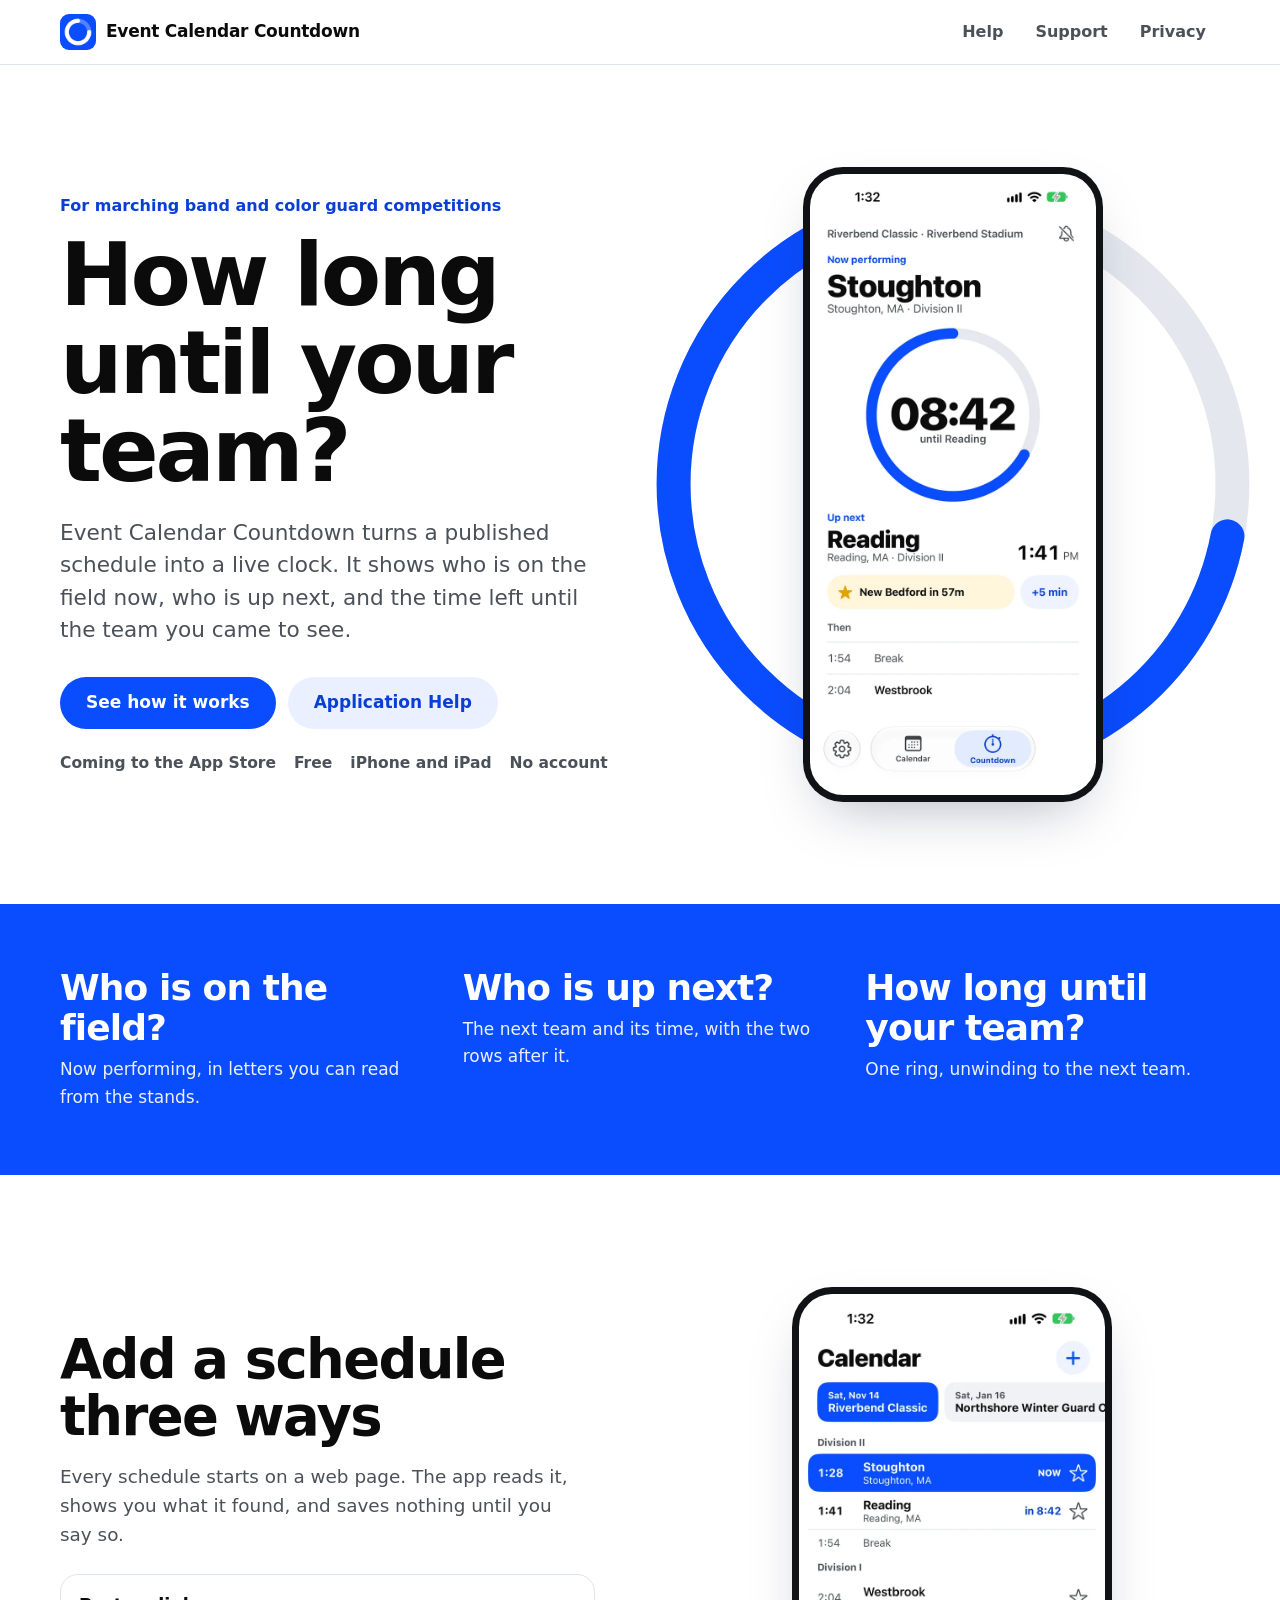
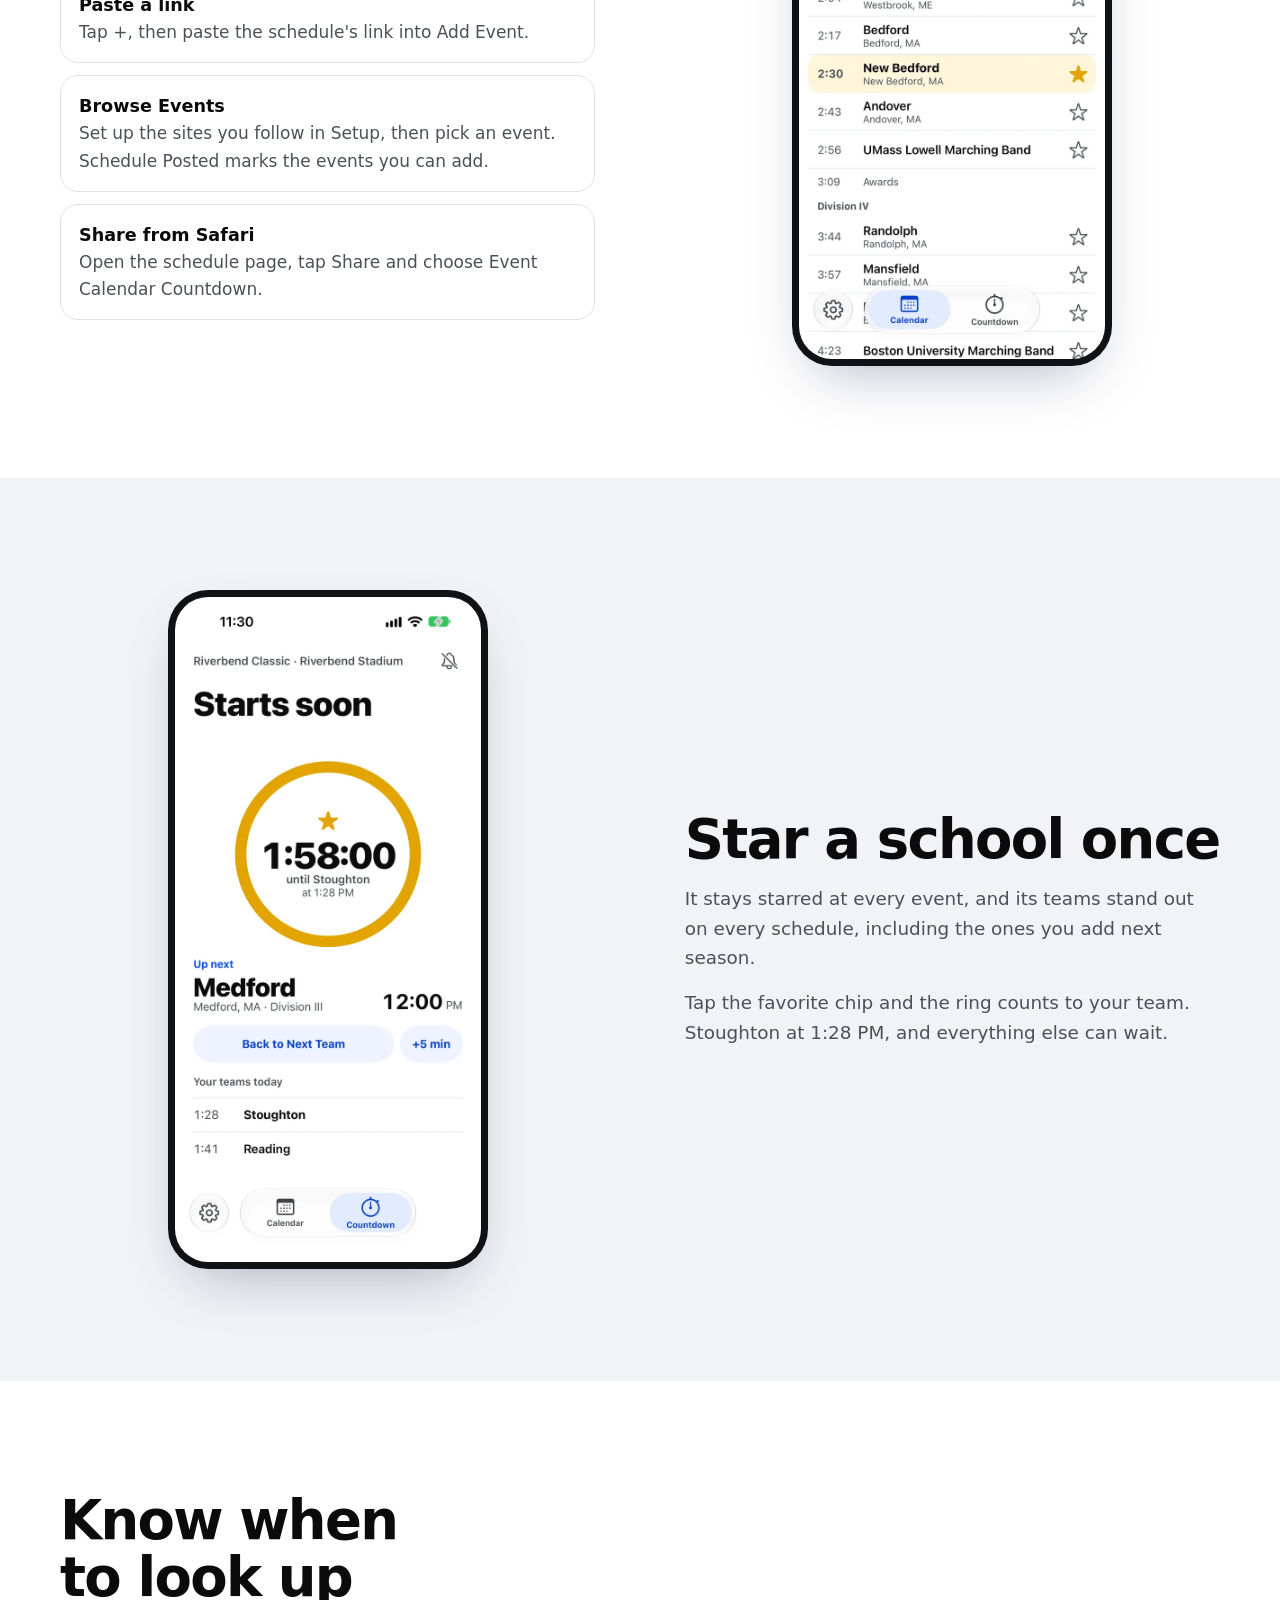
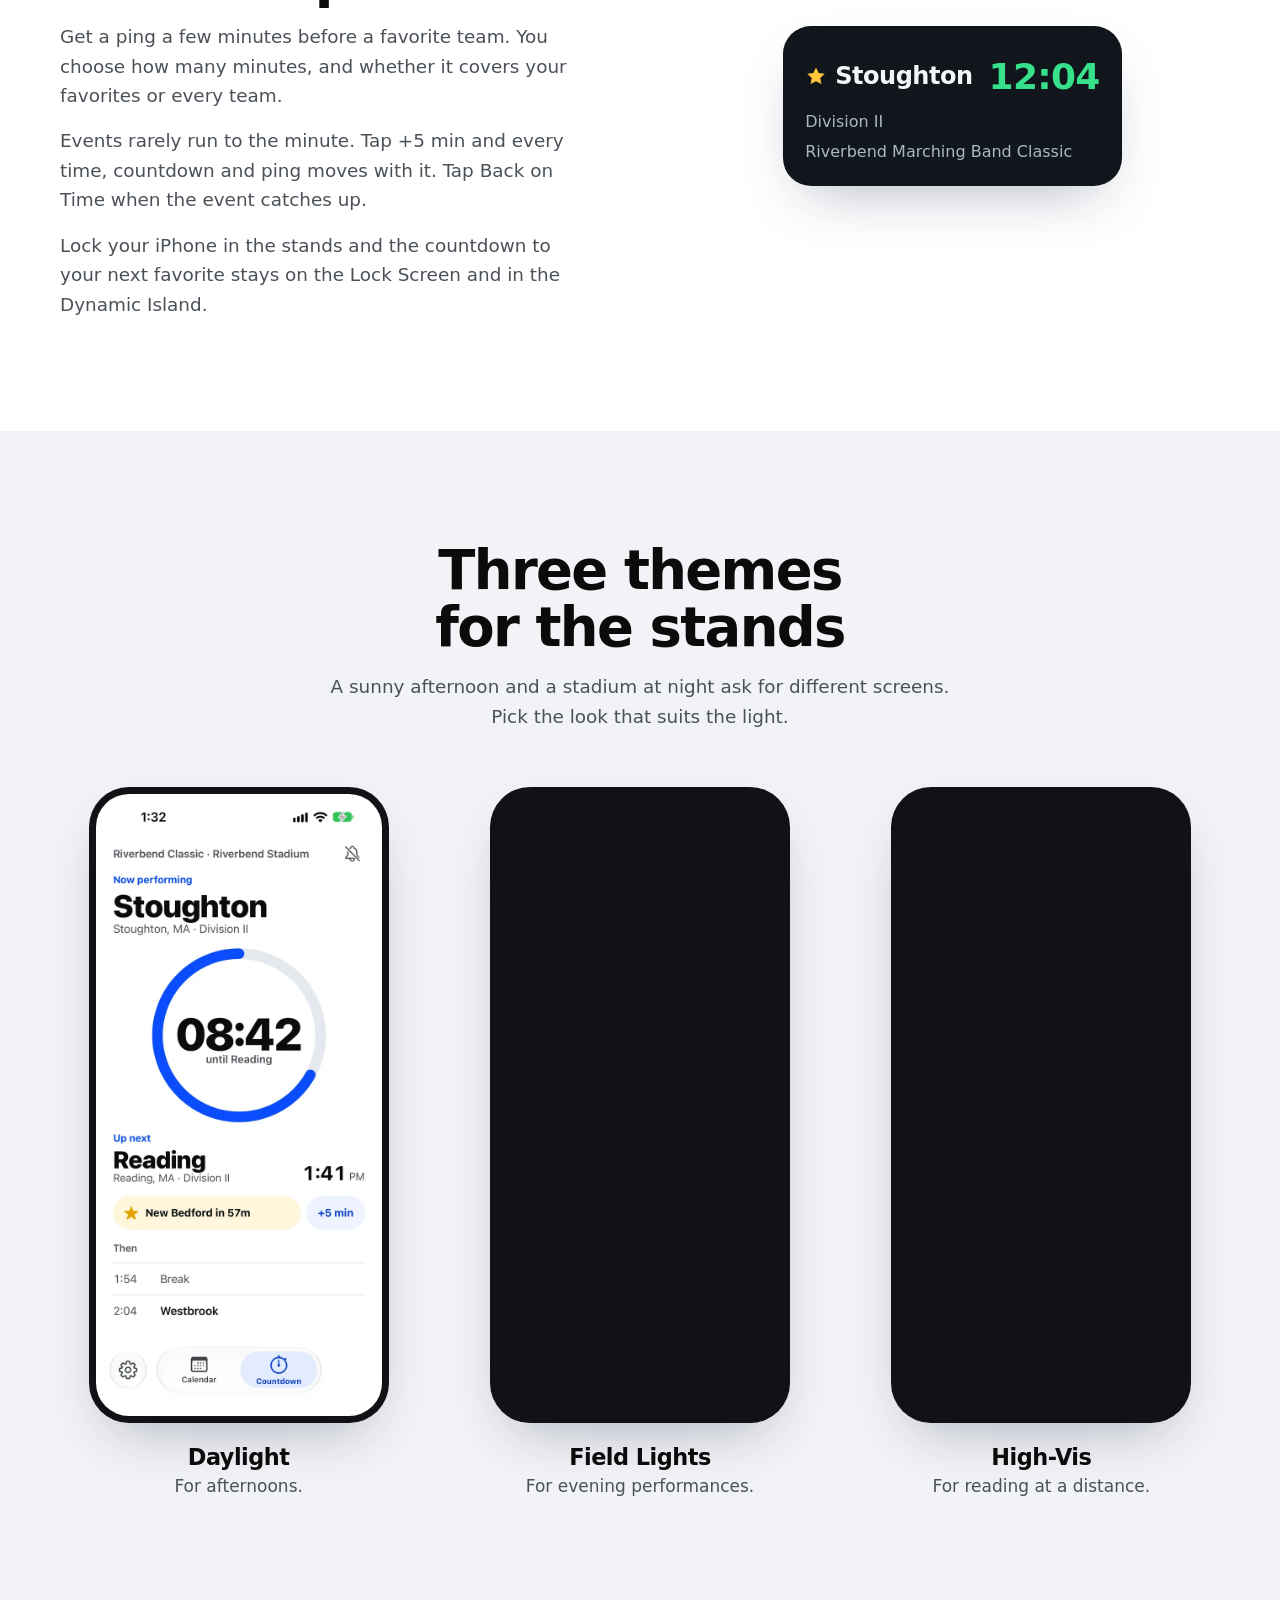
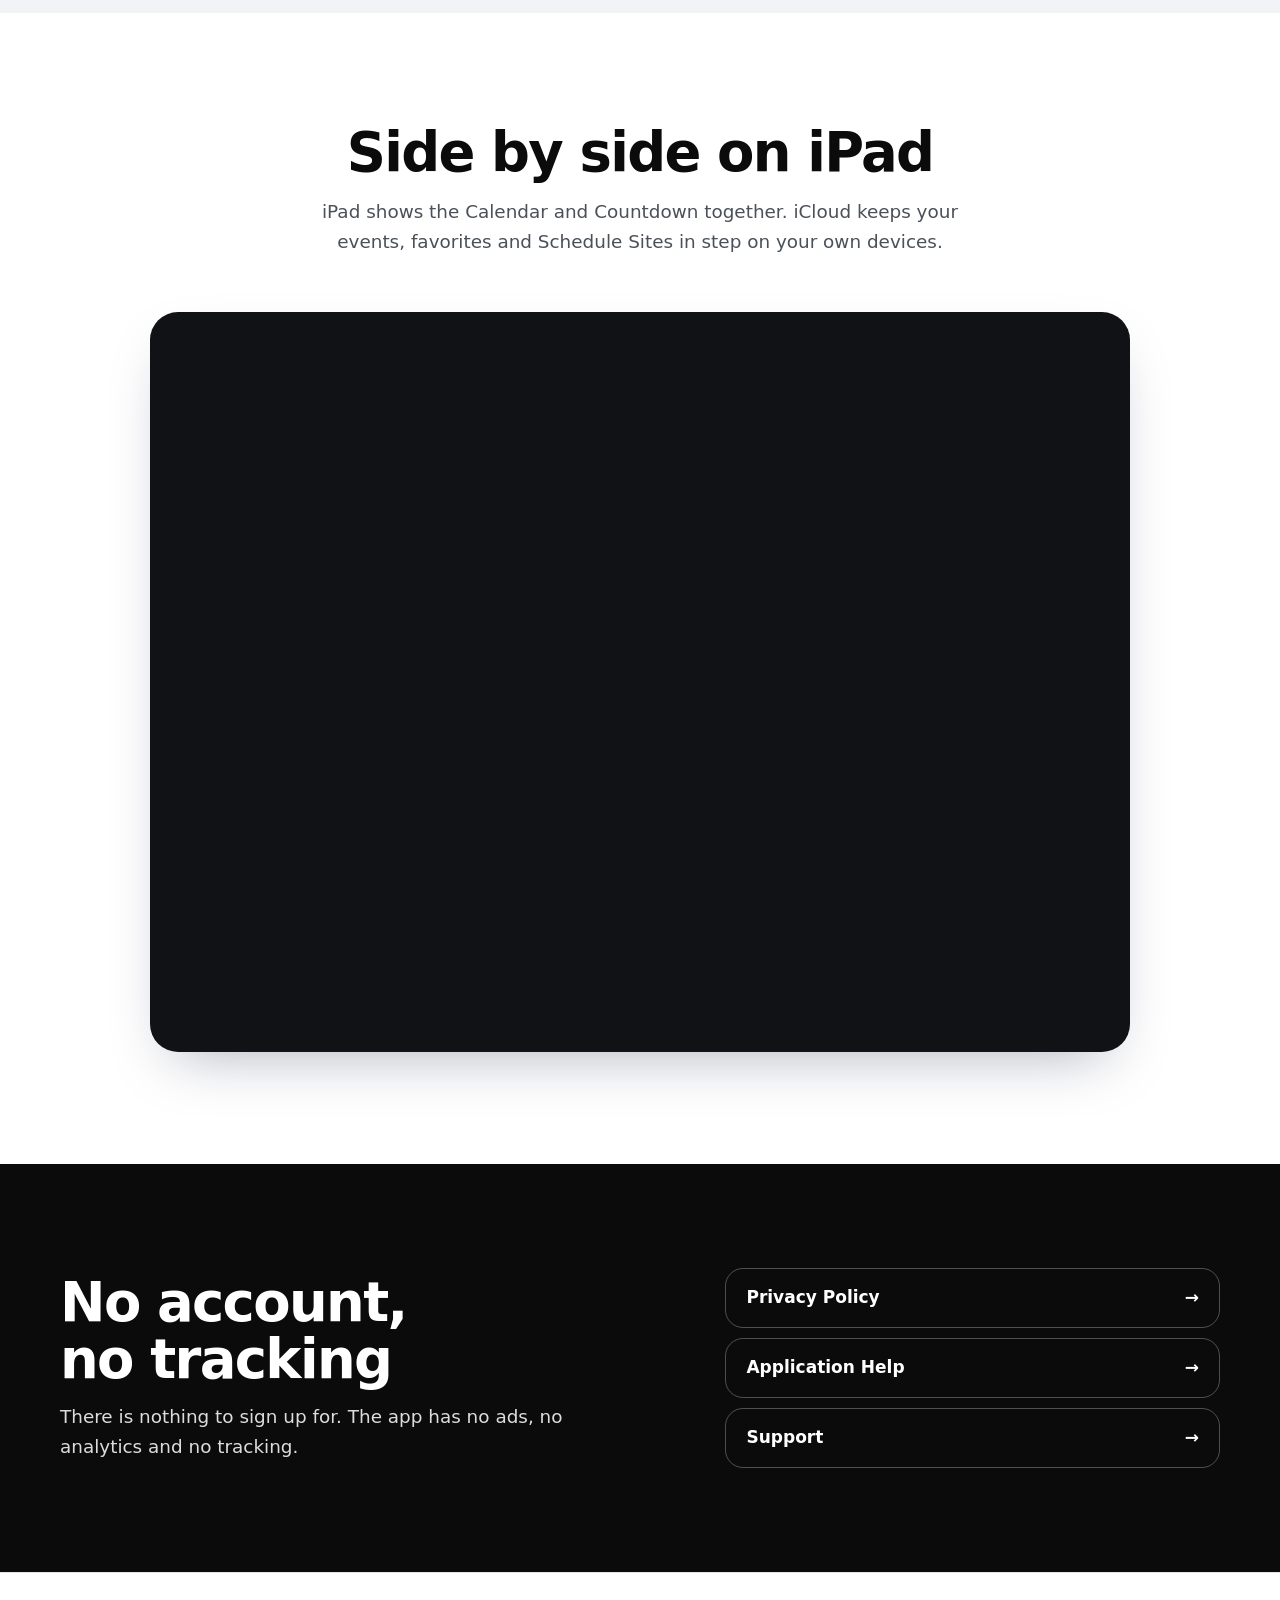
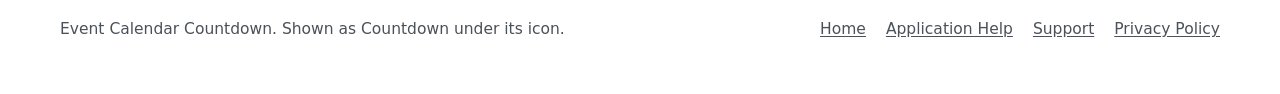
==== commit 4903481b: "Say the app is shown as Countdown under its icon, and use its full name elsewhere Co-Authored-By: Cl" ====
--- a/index.html
+++ b/index.html
@@ -89,7 +89,7 @@
       <ul class="ways">
         <li><strong>Paste a link</strong><span>Tap +, then paste the schedule's link into Add Event.</span></li>
         <li><strong>Browse Events</strong><span>Set up the sites you follow in Setup, then pick an event. Schedule Posted marks the events you can add.</span></li>
-        <li><strong>Share from Safari</strong><span>Open the schedule page, tap Share and choose Countdown.</span></li>
+        <li><strong>Share from Safari</strong><span>Open the schedule page, tap Share and choose Event Calendar Countdown.</span></li>
       </ul>
     </div>
     <figure class="phone">
@@ -188,7 +188,7 @@
 </main>
 <footer class="site-footer">
   <div class="wrap">
-    <p>Event Calendar Countdown. Shown as Countdown on your device.</p>
+    <p>Event Calendar Countdown. Shown as Countdown under its icon.</p>
     <ul>
       <li><a href="./">Home</a></li>
       <li><a href="help/">Application Help</a></li>
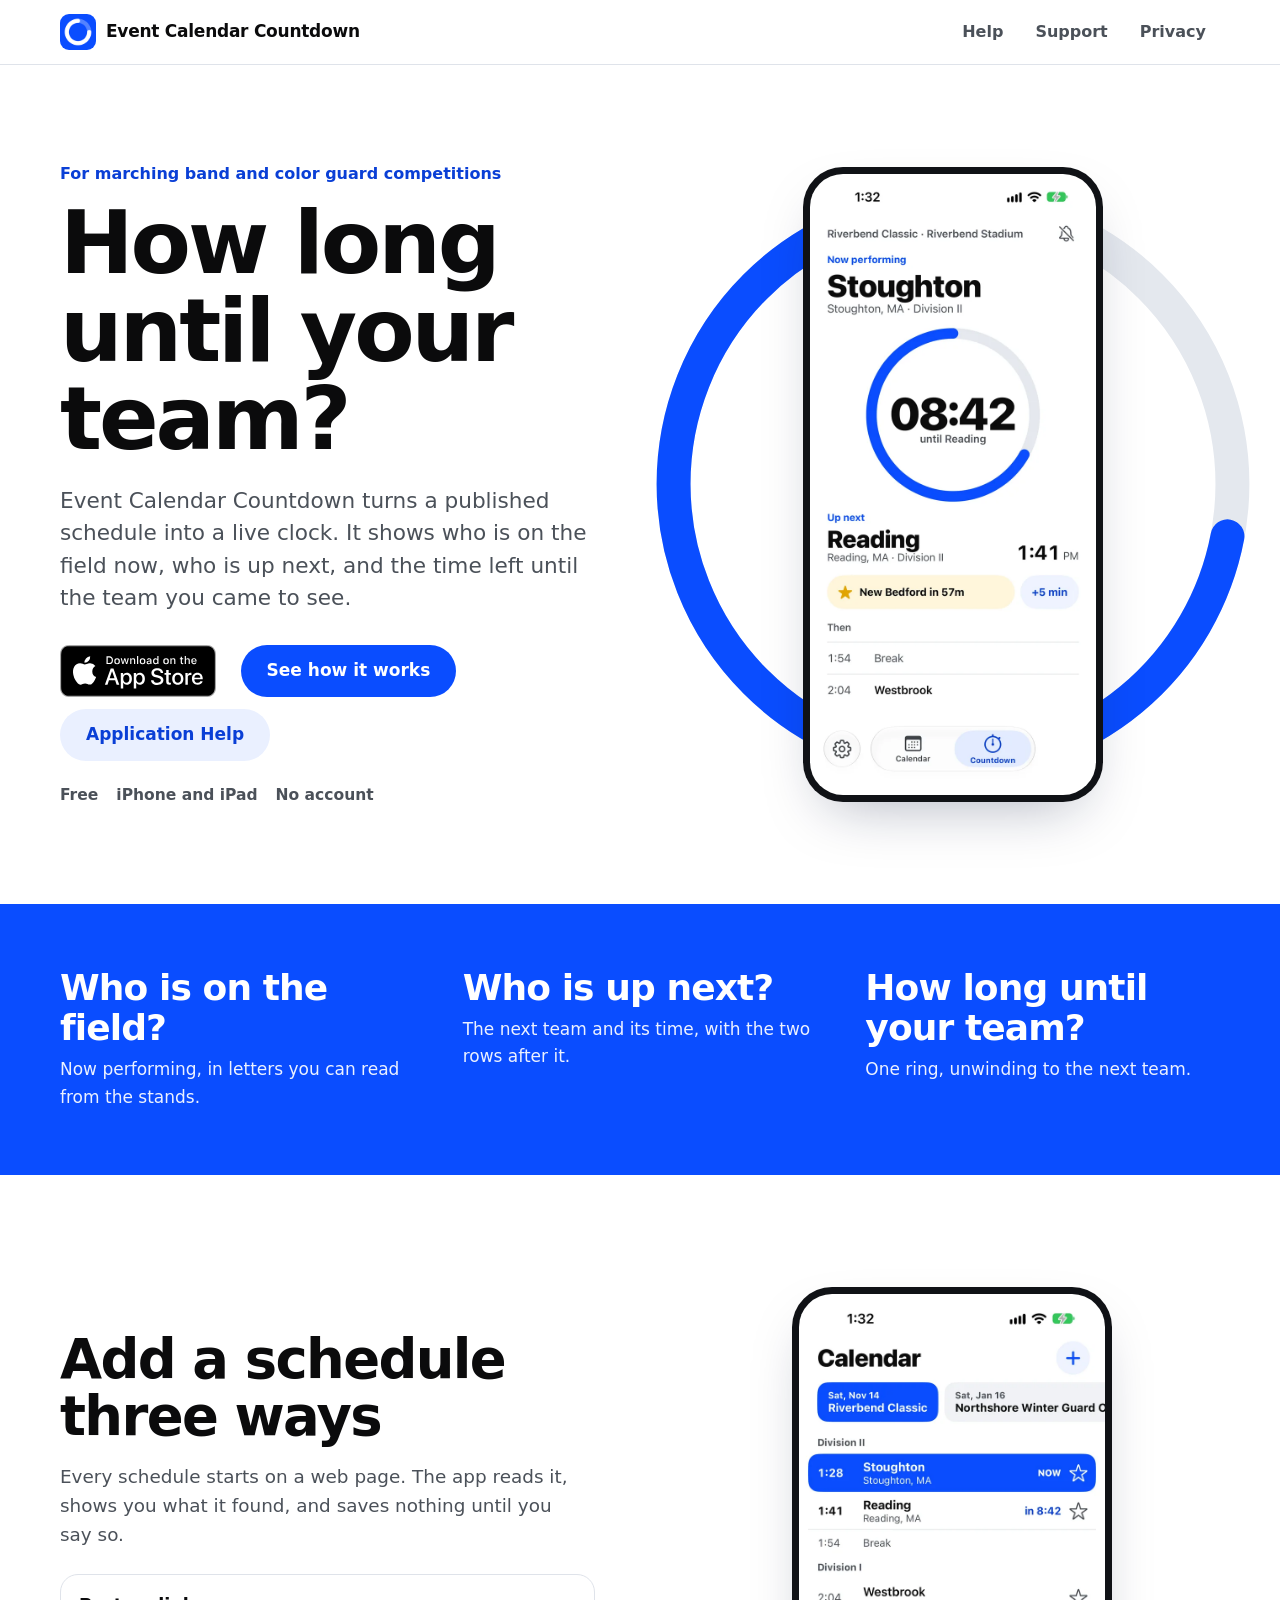
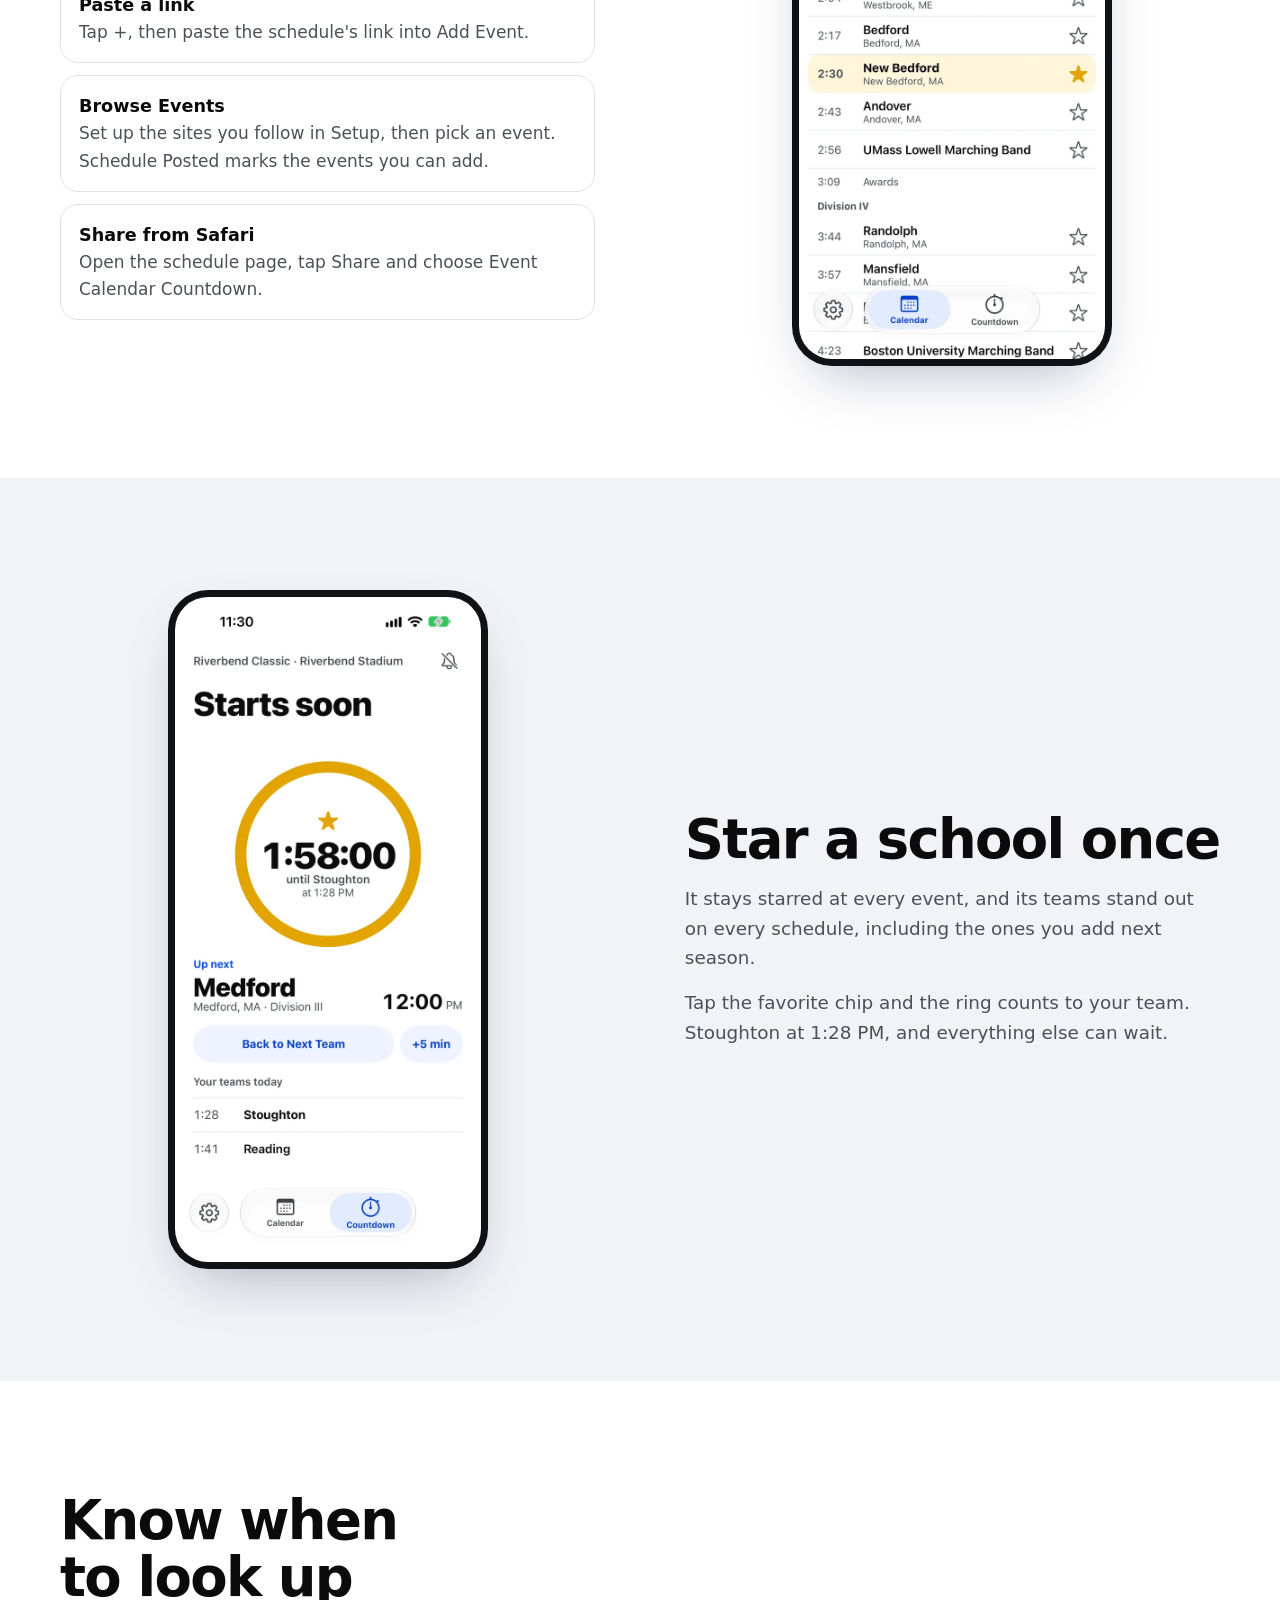
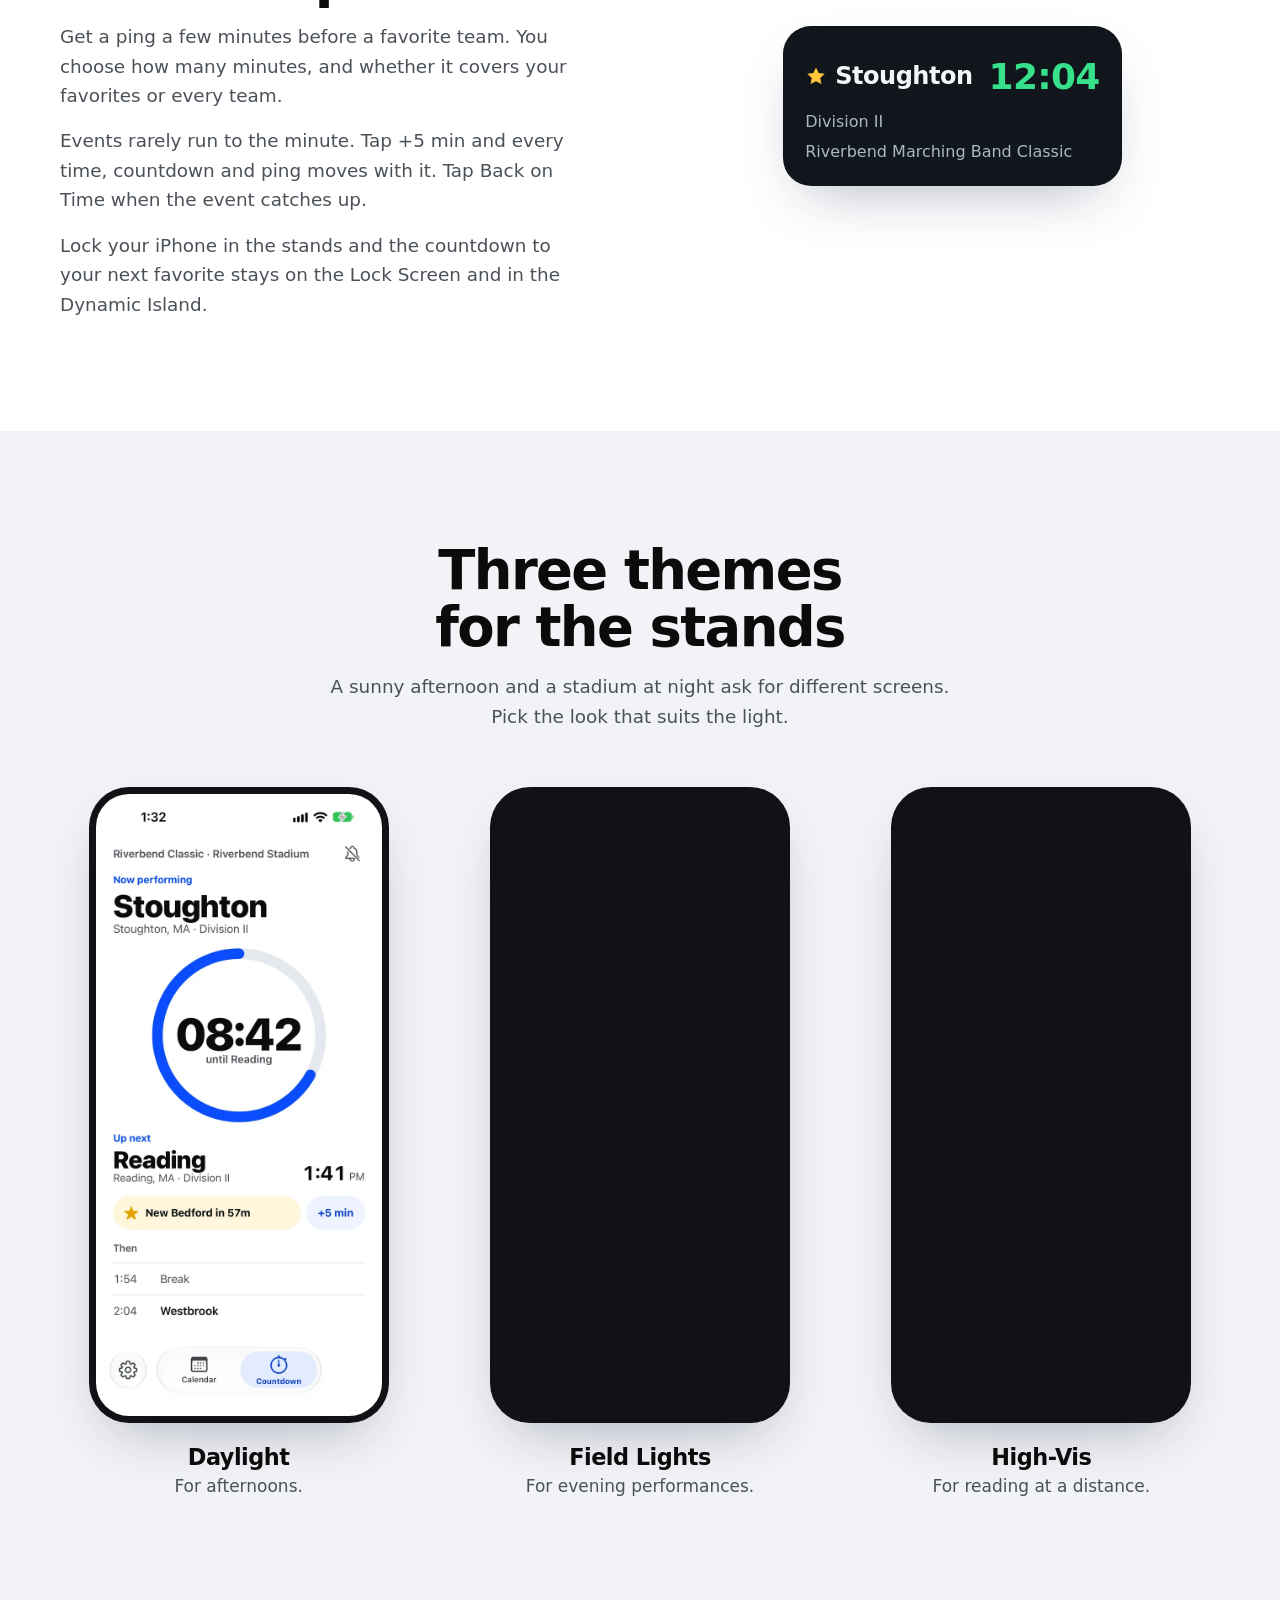
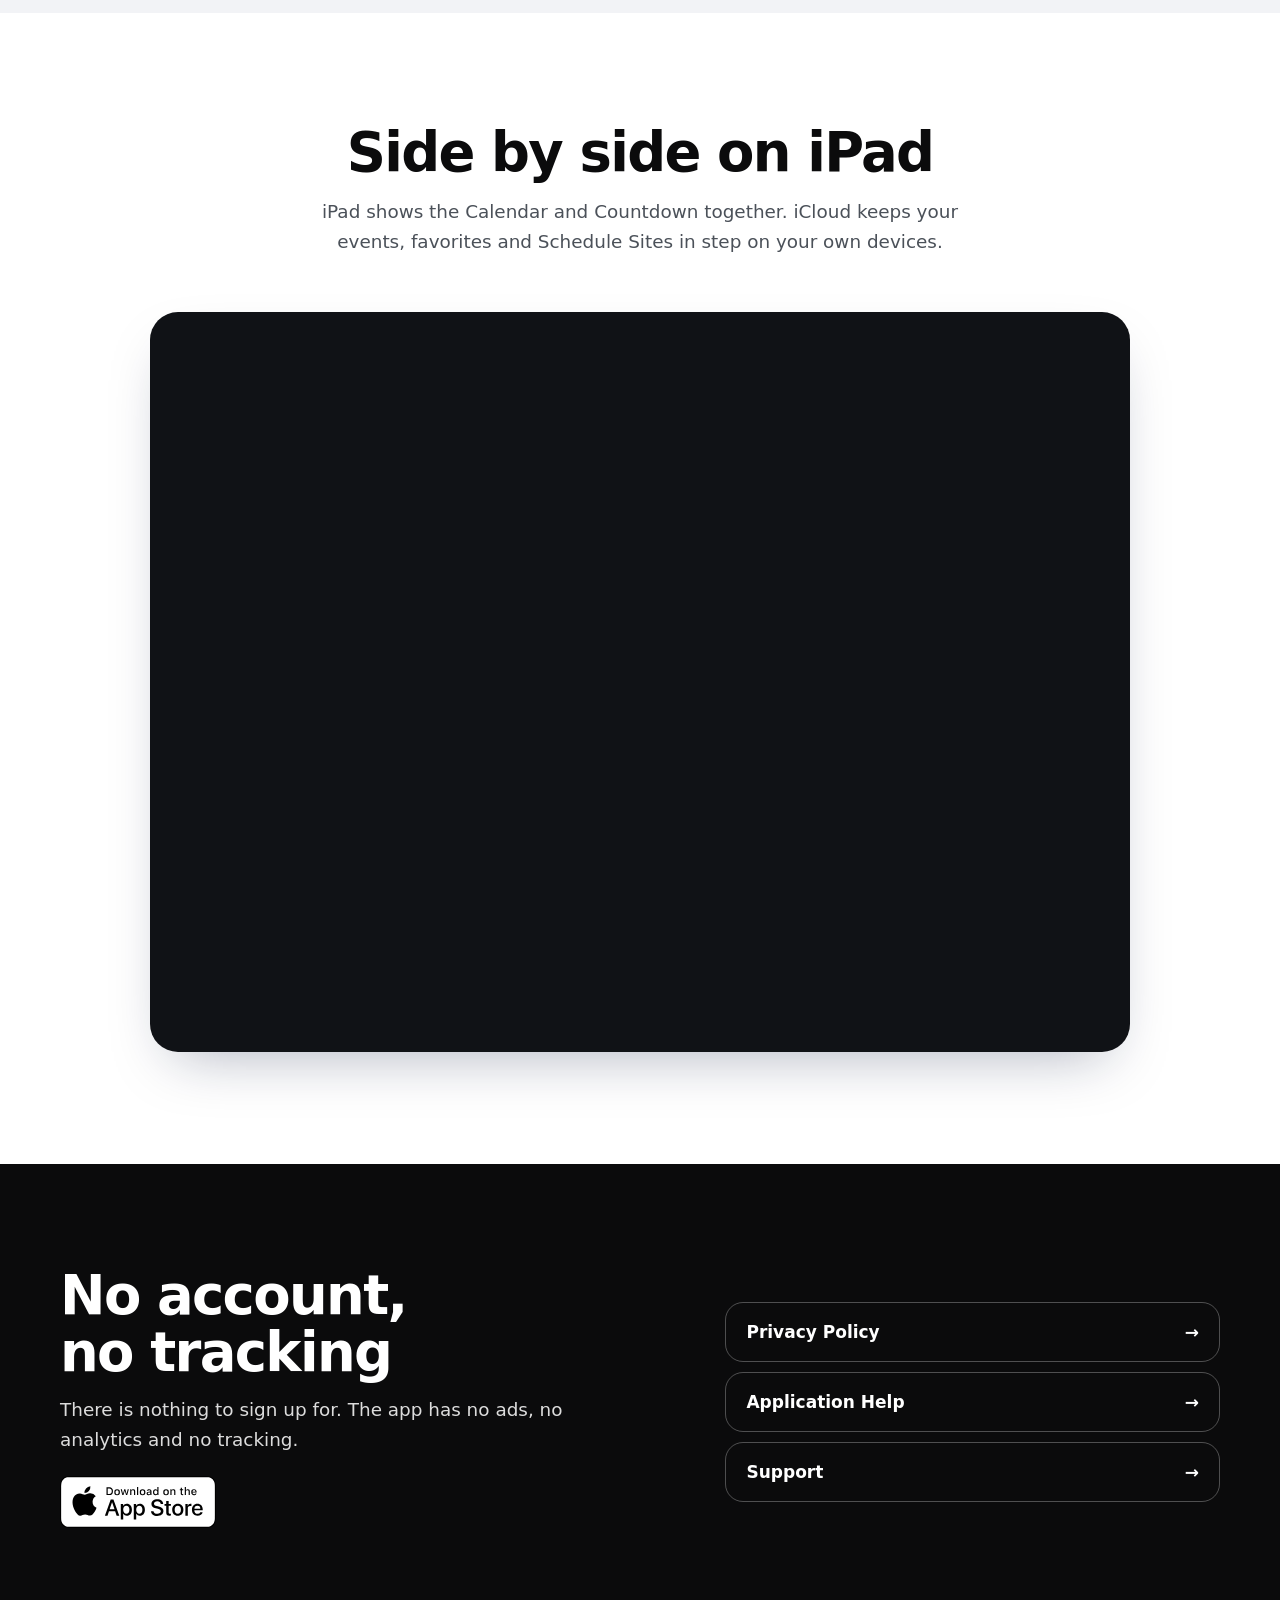
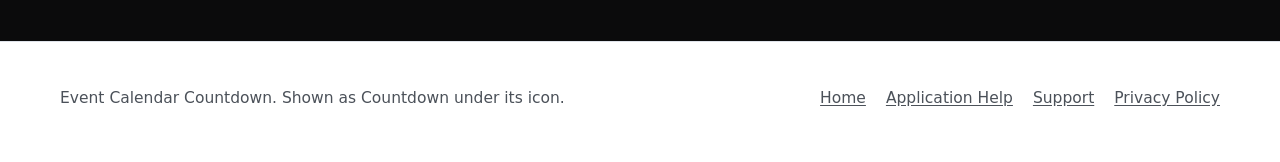
==== commit f87a13d8: "Link the App Store listing from Home with Apple's badge The app is approved. Home shows Apple's Down" ====
--- a/index.html
+++ b/index.html
@@ -46,11 +46,16 @@
       <h1>How long until your team?</h1>
       <p class="lead">Event Calendar Countdown turns a published schedule into a live clock. It shows who is on the field now, who is up next, and the time left until the team you came to see.</p>
       <div class="hero-actions">
+        <a class="store-badge" href="https://apps.apple.com/app/event-calendar-countdown/id6830378771">
+          <picture>
+            <source srcset="assets/app-store-badge-white.svg" media="(prefers-color-scheme: dark)">
+            <img src="assets/app-store-badge-black.svg" width="156" height="52" alt="Download on the App Store">
+          </picture>
+        </a>
         <a class="button" href="#add">See how it works</a>
         <a class="button quiet" href="help/">Application Help</a>
       </div>
       <ul class="facts">
-        <li>Coming to the App Store</li>
         <li>Free</li>
         <li>iPhone and iPad</li>
         <li>No account</li>
@@ -176,6 +181,14 @@
     <div>
       <h2>No account, no tracking</h2>
       <p>There is nothing to sign up for. The app has no ads, no analytics and no tracking.</p>
+      <p class="band-badge">
+      <a class="store-badge" href="https://apps.apple.com/app/event-calendar-countdown/id6830378771">
+        <picture>
+          <source srcset="assets/app-store-badge-black.svg" media="(prefers-color-scheme: dark)">
+          <img src="assets/app-store-badge-white.svg" width="156" height="52" alt="Download on the App Store">
+        </picture>
+      </a>
+      </p>
     </div>
     <ul class="band-links">
       <li><a href="privacy/">Privacy Policy</a></li>
--- a/assets/site.css
+++ b/assets/site.css
@@ -316,6 +316,20 @@
   color: var(--accent-text);
 }
 
+/* Apple's own Download on the App Store badge, unaltered: black on light, white on dark. Apple asks
+   for clear space of a quarter of its height around it. */
+.store-badge {
+  display: inline-flex;
+  margin-inline-end: 13px;
+  border-radius: 9px;
+}
+
+.store-badge img {
+  display: block;
+  width: auto;
+  height: 52px;
+}
+
 .facts {
   display: flex;
   flex-wrap: wrap;
@@ -1021,3 +1035,10 @@
     display: block;
   }
 }
+
+/* The band inverts the page's colors, so it takes the other badge: white in light mode, black in
+   dark mode. The badge is never faded with the band's text. */
+.band .band-badge {
+  margin-top: 22px;
+  opacity: 1;
+}
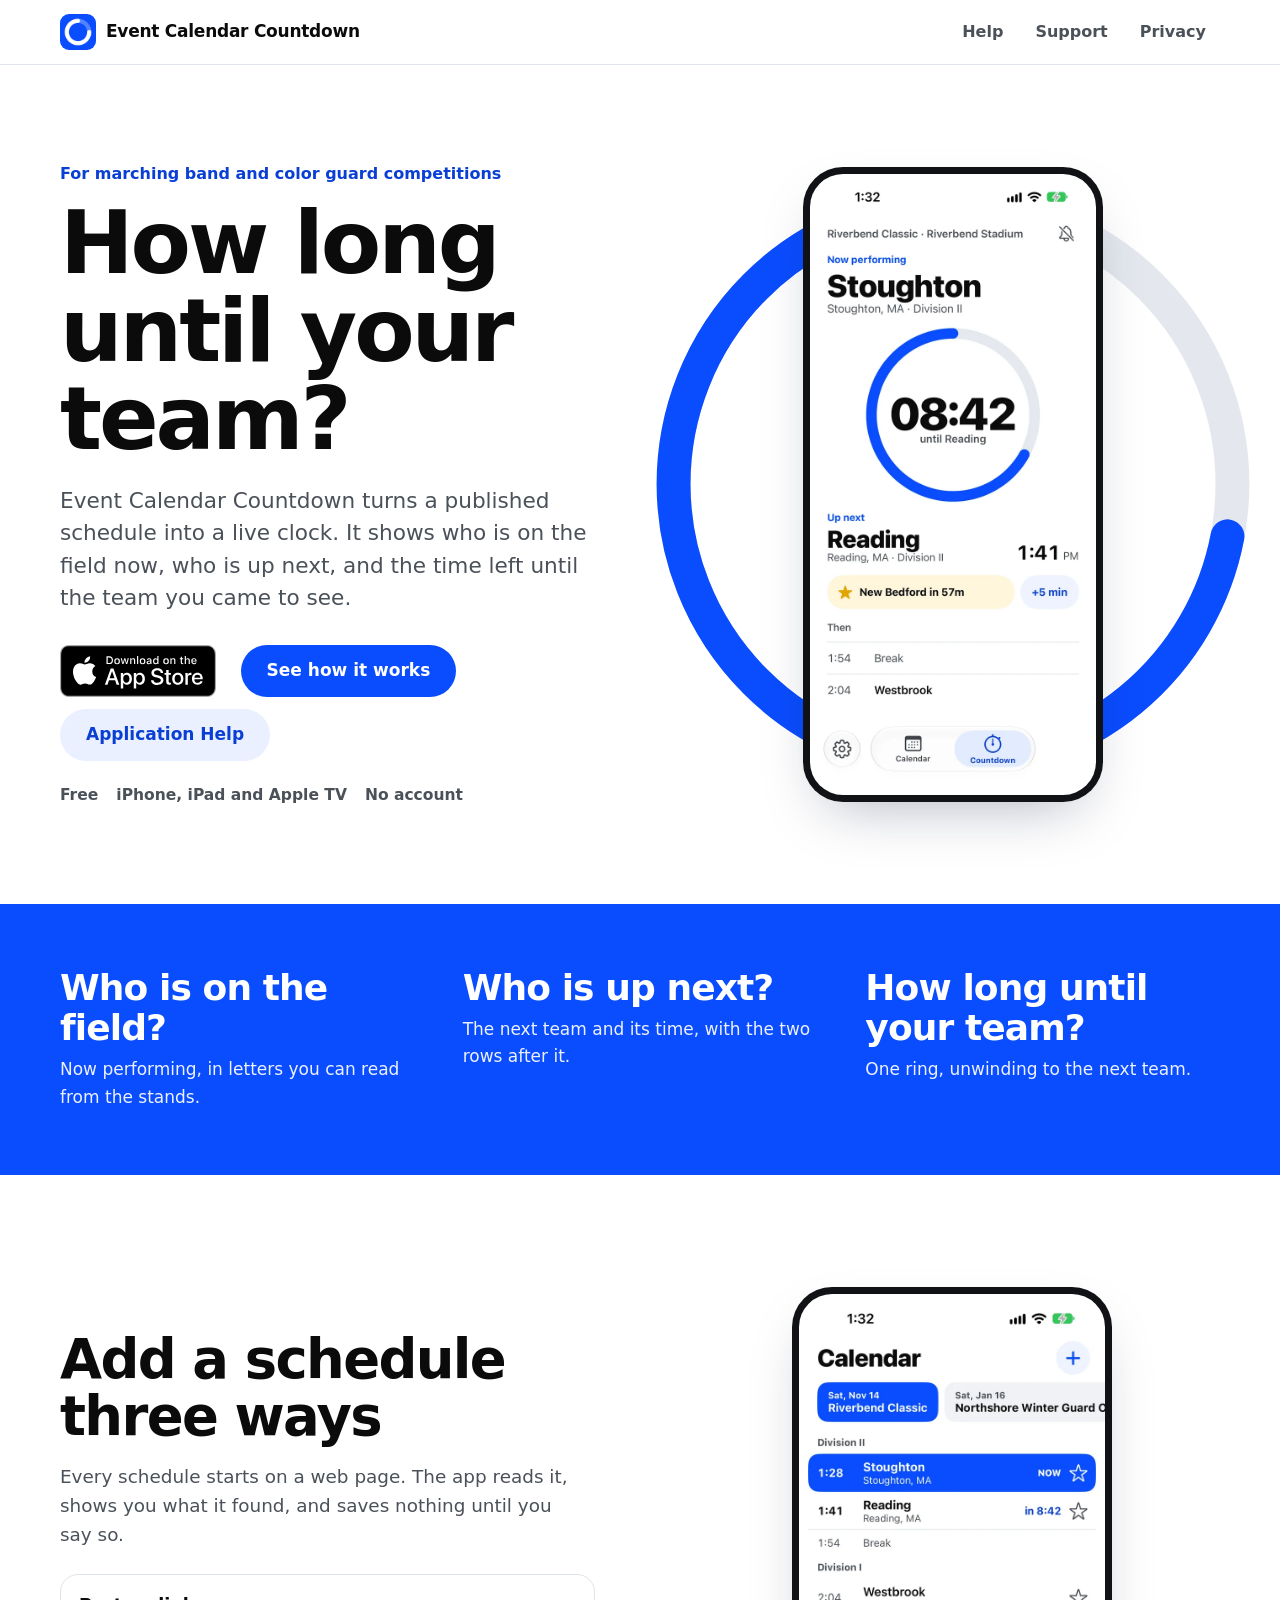
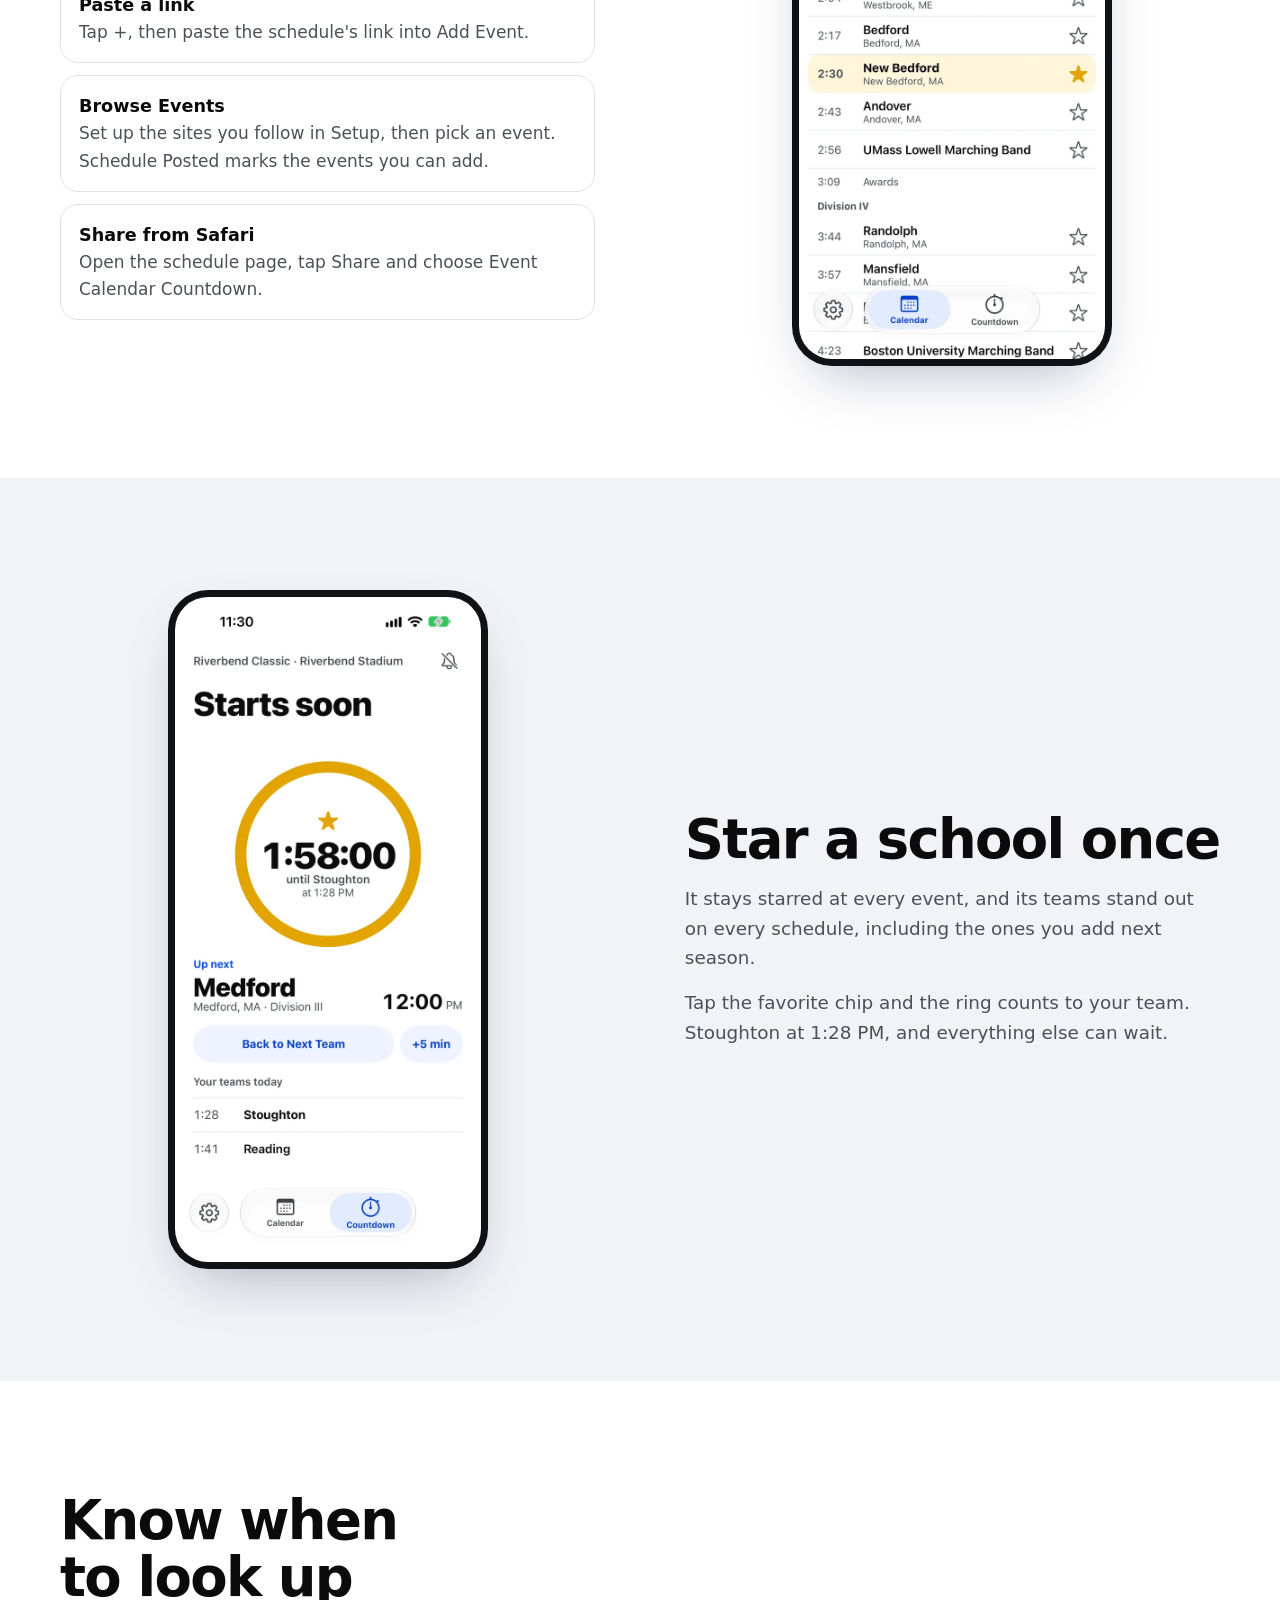
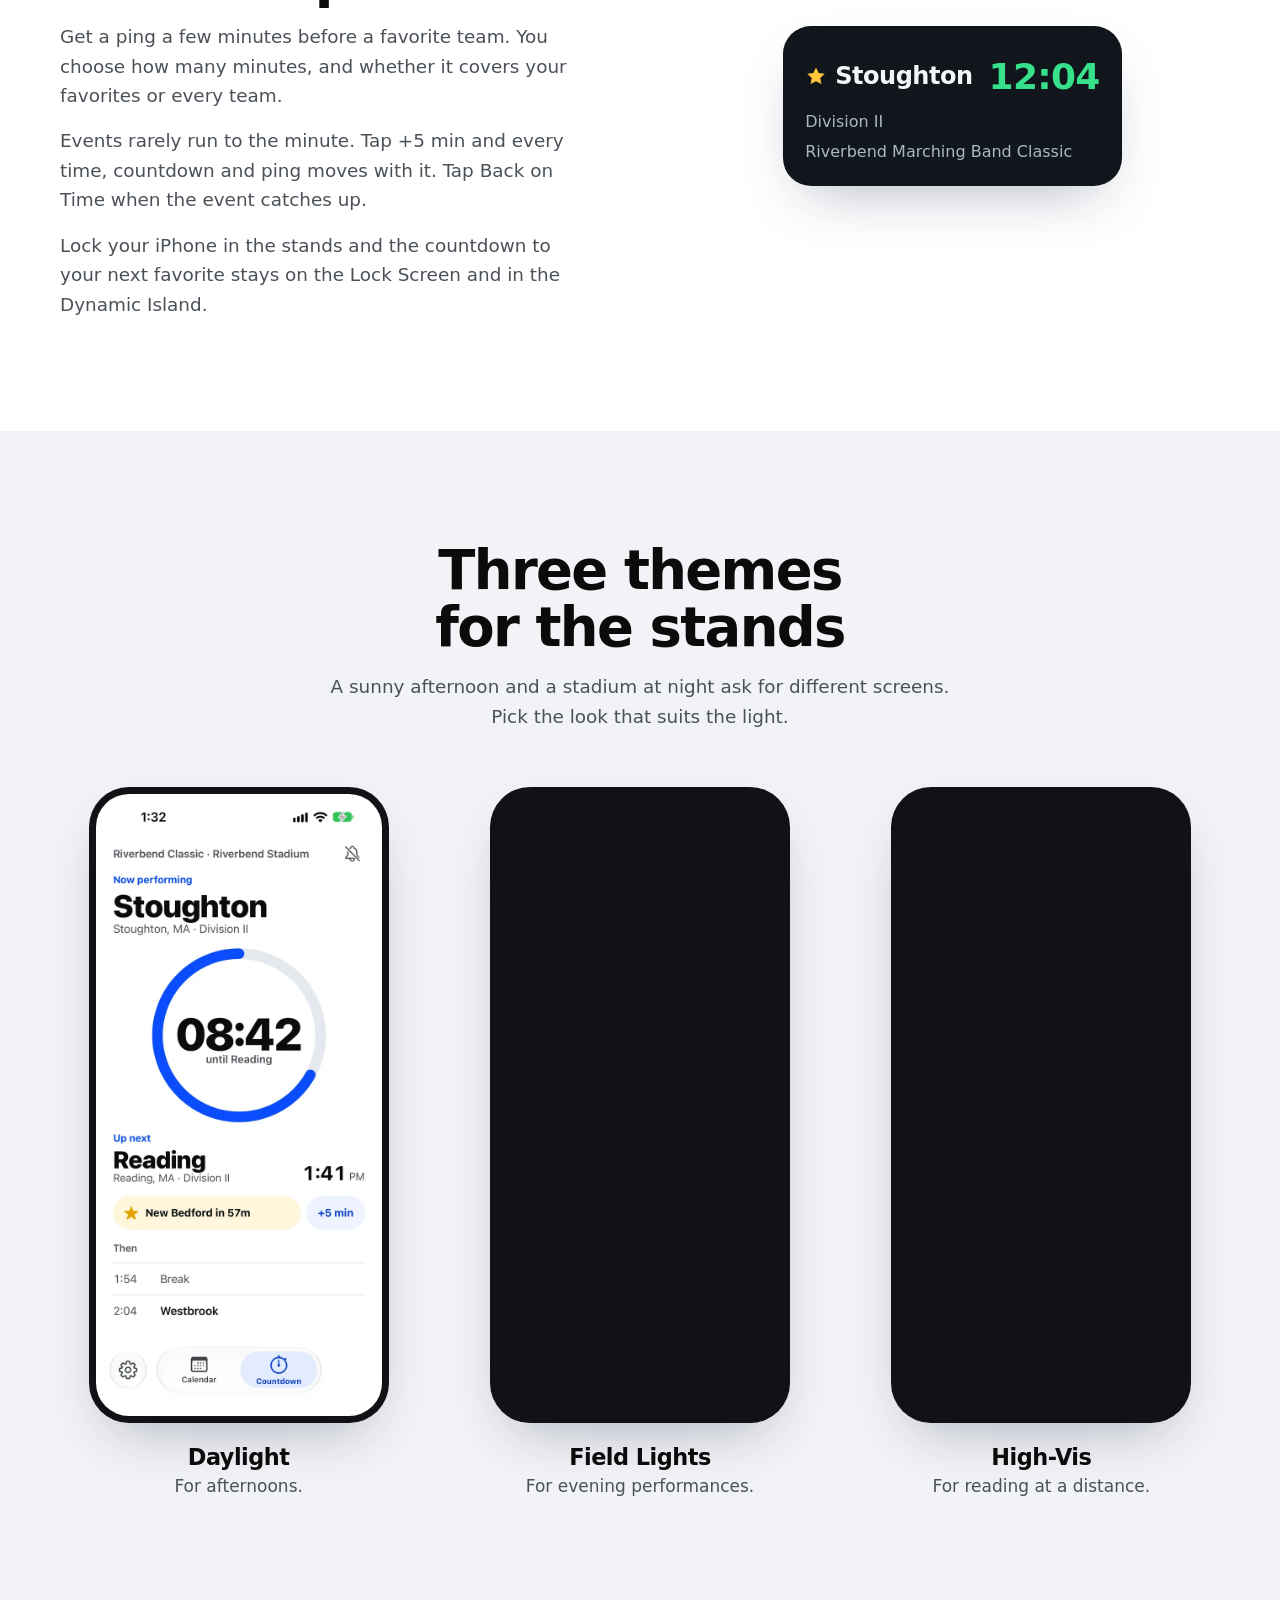
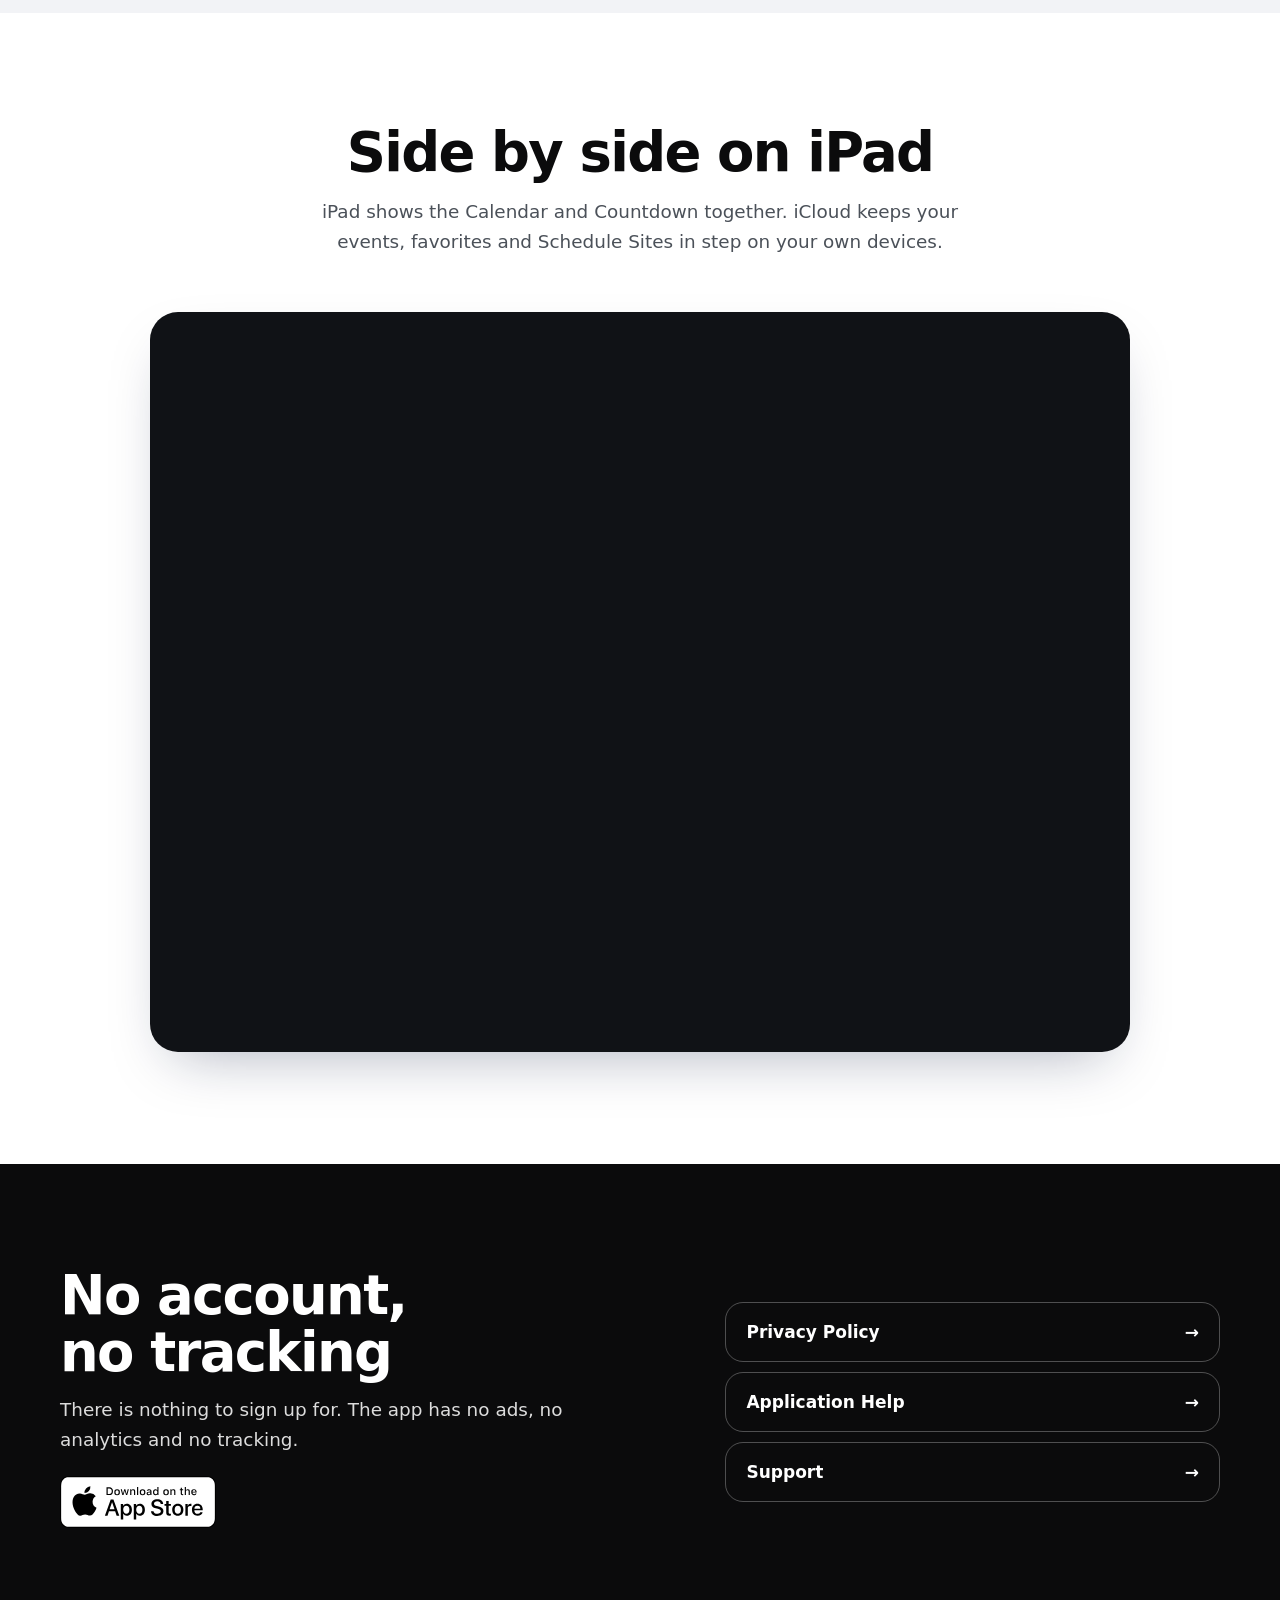
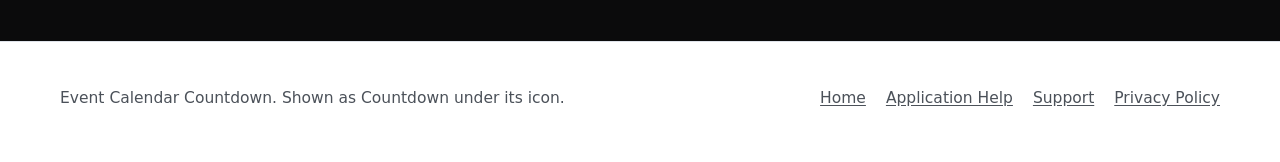
==== commit 3c652e46: "Say the app runs on Apple TV, in the privacy policy, support and Home Version 1.1.0 adds the Apple T" ====
--- a/index.html
+++ b/index.html
@@ -57,7 +57,7 @@
       </div>
       <ul class="facts">
         <li>Free</li>
-        <li>iPhone and iPad</li>
+        <li>iPhone, iPad and Apple TV</li>
         <li>No account</li>
       </ul>
     </div>
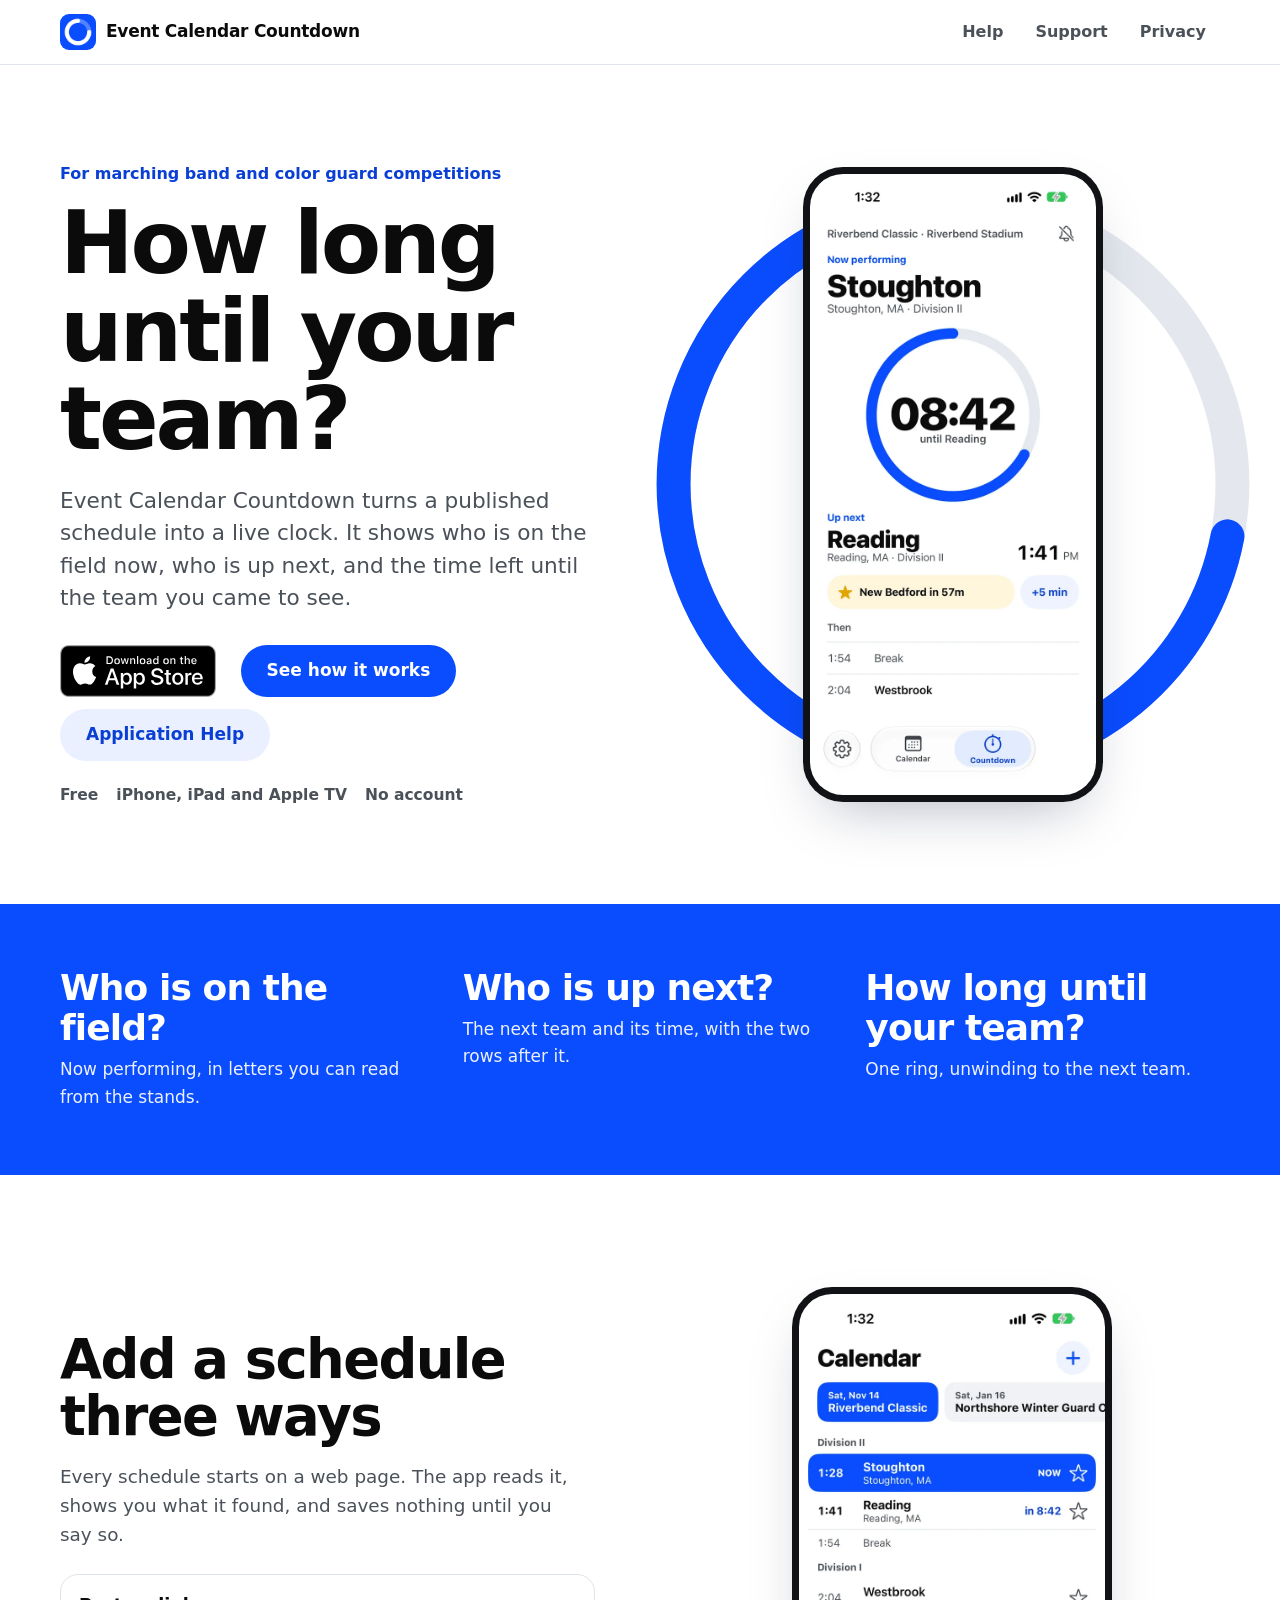
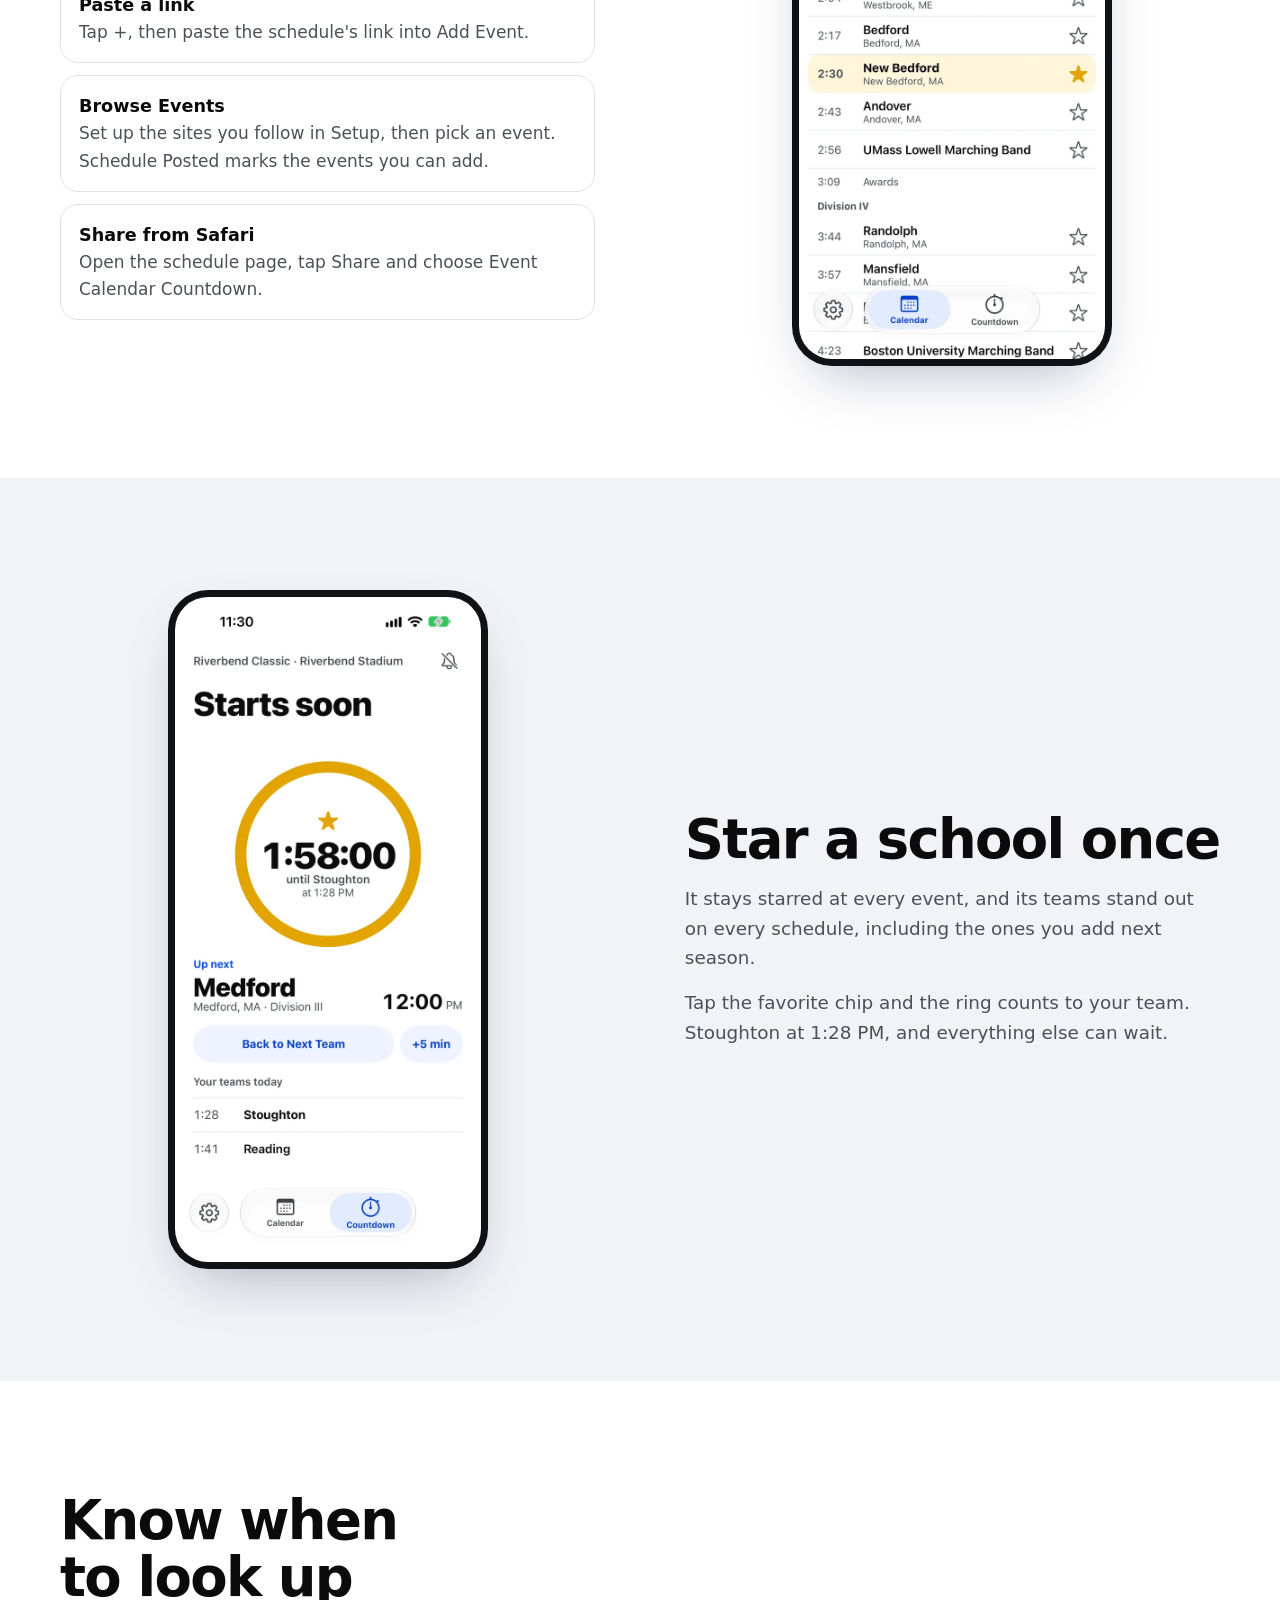
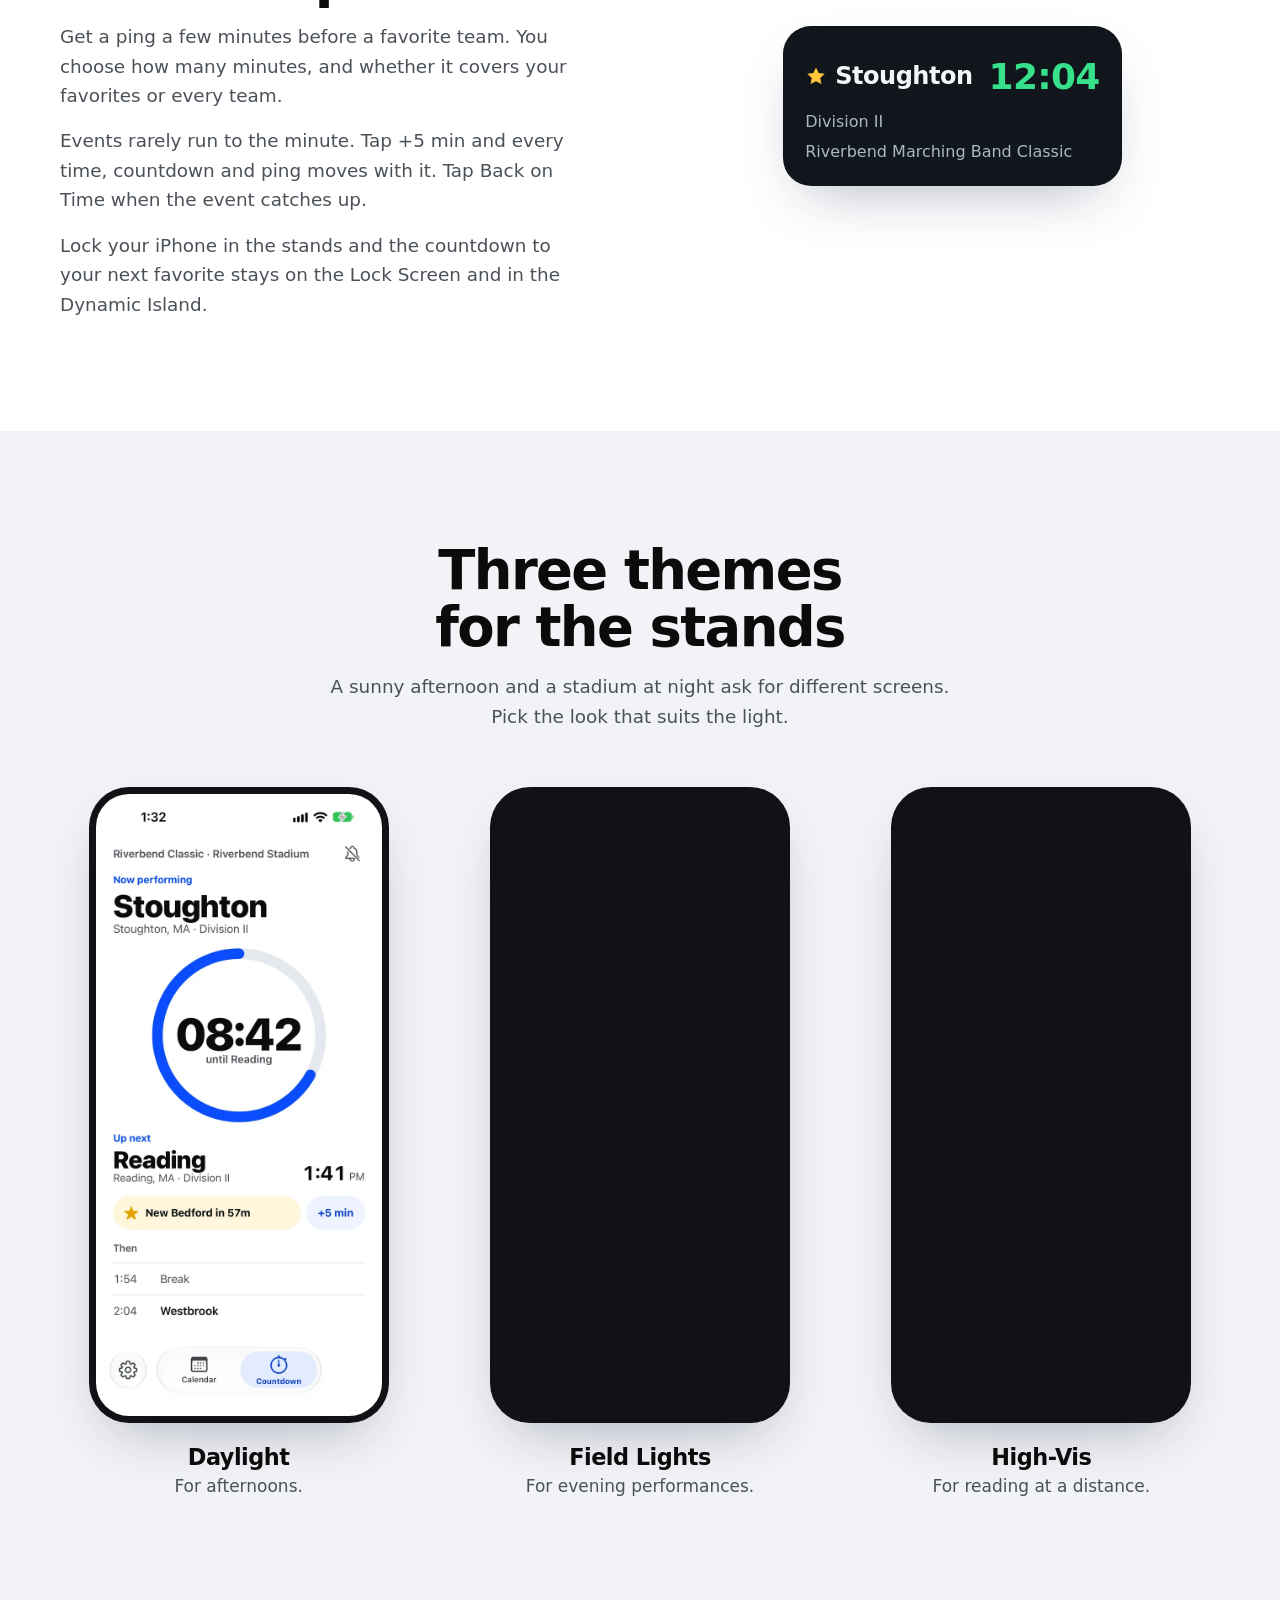
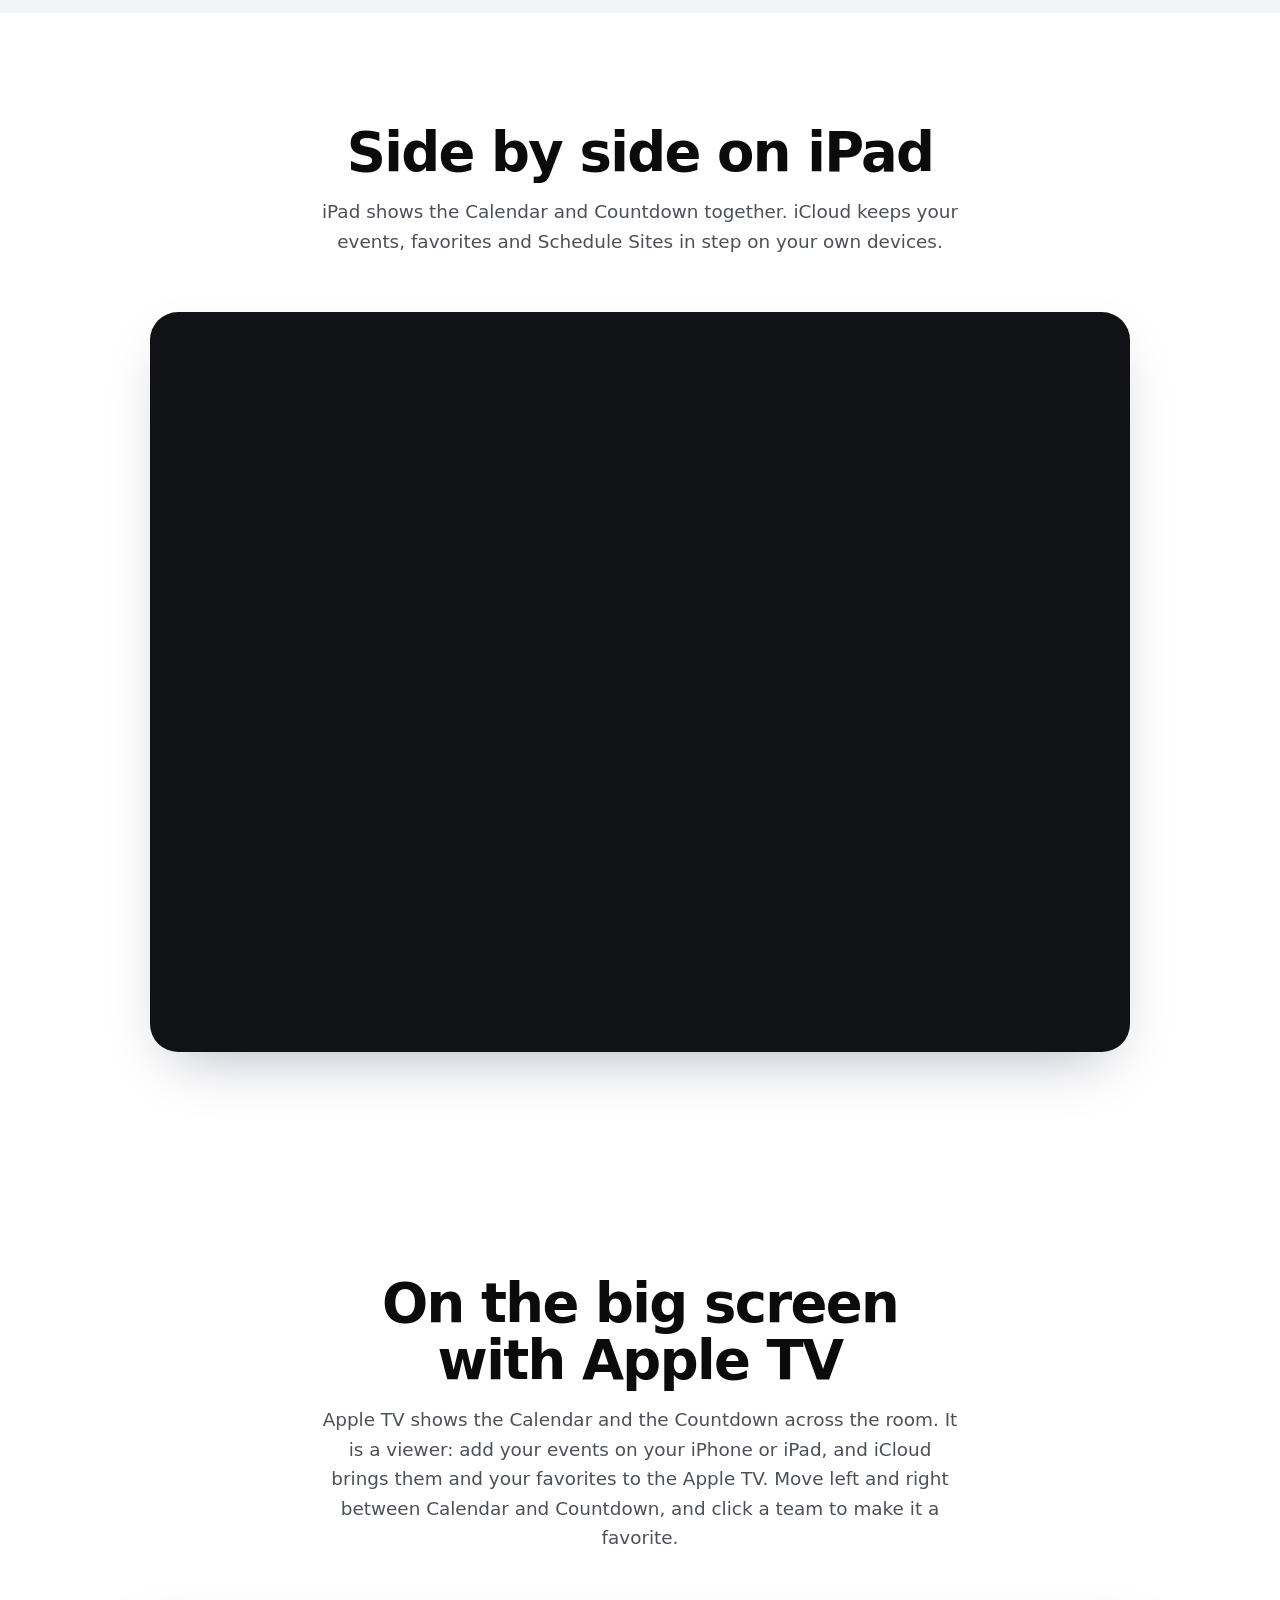
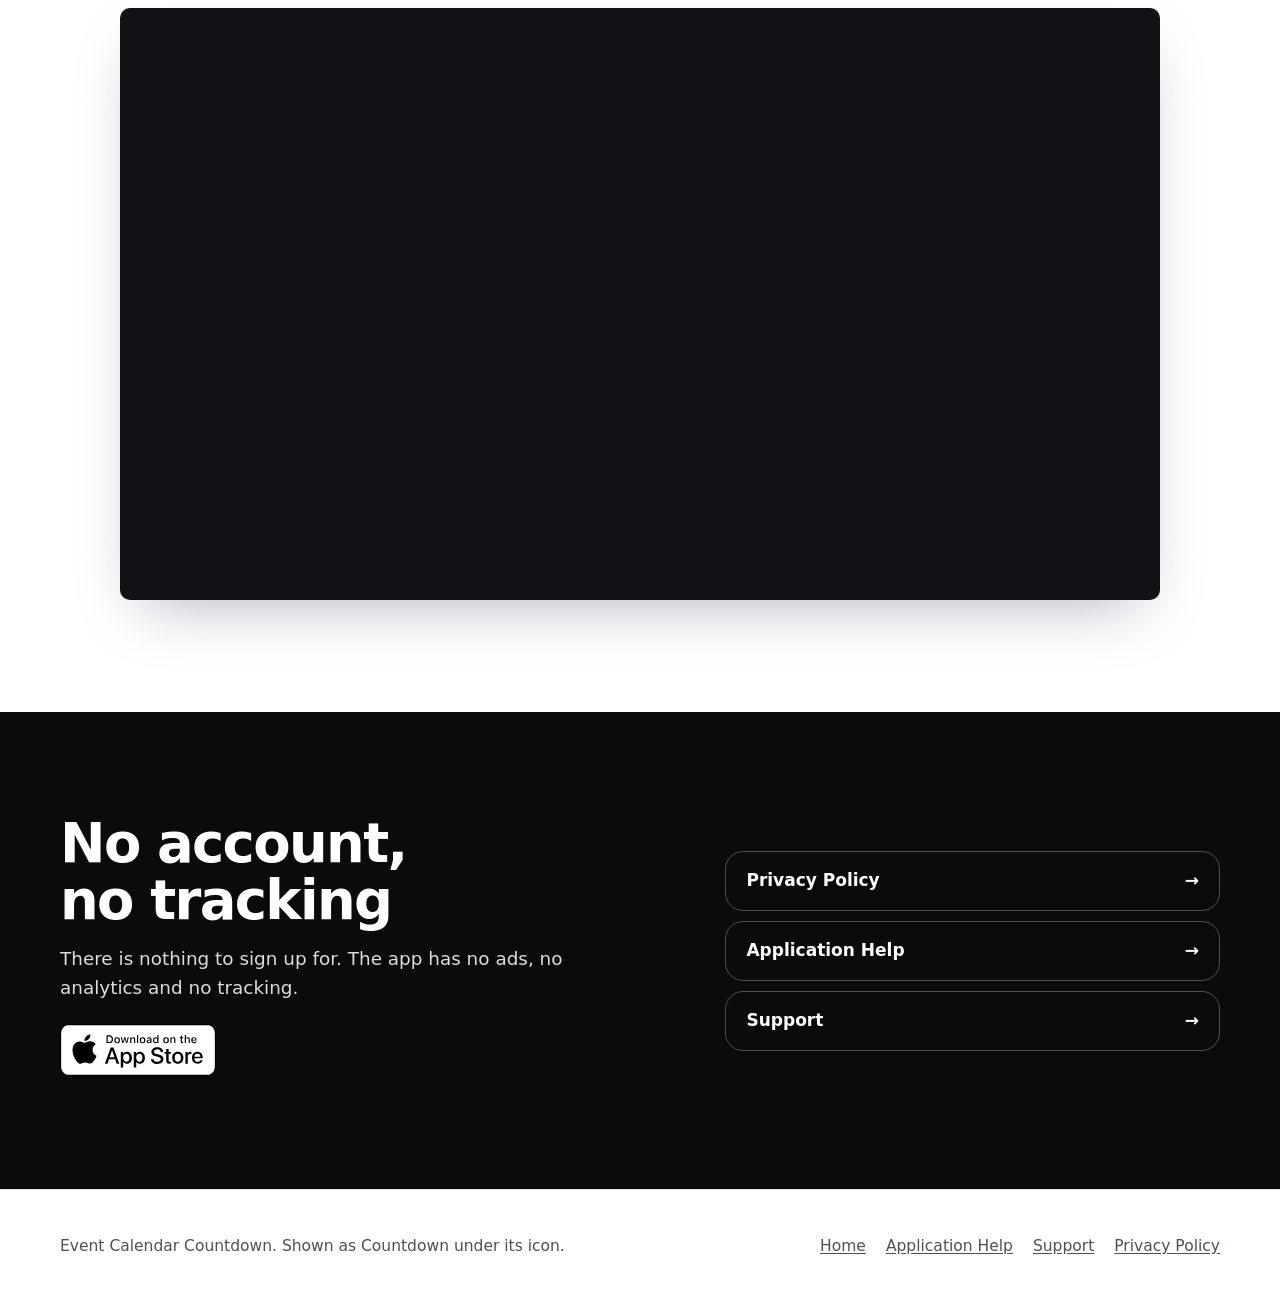
==== commit c7166abe: "Show Apple TV on Home and in Help: a viewer for events added on iPhone or iPad Home gains an Apple T" ====
--- a/index.html
+++ b/index.html
@@ -176,6 +176,18 @@
   </div>
 </section>
 
+<section class="feature">
+  <div class="wrap">
+    <div class="center-copy">
+      <h2>On the big screen with Apple TV</h2>
+      <p>Apple TV shows the Calendar and the Countdown across the room. It is a viewer: add your events on your iPhone or iPad, and iCloud brings them and your favorites to the Apple TV. Move left and right between Calendar and Countdown, and click a team to make it a favorite.</p>
+    </div>
+    <figure class="tv">
+      <img src="assets/shots/apple-tv.webp" width="1600" height="900" loading="lazy" alt="Apple TV showing the Countdown page: Stoughton now performing, 8 minutes 42 seconds until Reading.">
+    </figure>
+  </div>
+</section>
+
 <section class="band">
   <div class="wrap">
     <div>
--- a/assets/site.css
+++ b/assets/site.css
@@ -636,6 +636,22 @@
   margin: clamp(32px, 5vw, 56px) auto 0;
 }
 
+/* A television: a thin bezel and nearly square corners. */
+.tv {
+  max-width: 1040px;
+  margin: clamp(32px, 5vw, 56px) auto 0;
+  padding: 8px;
+  border-radius: 10px;
+  background: var(--bezel);
+  box-shadow: var(--shadow);
+}
+
+.tv img {
+  display: block;
+  width: 100%;
+  border-radius: 4px;
+}
+
 /* Closing band */
 
 .band {
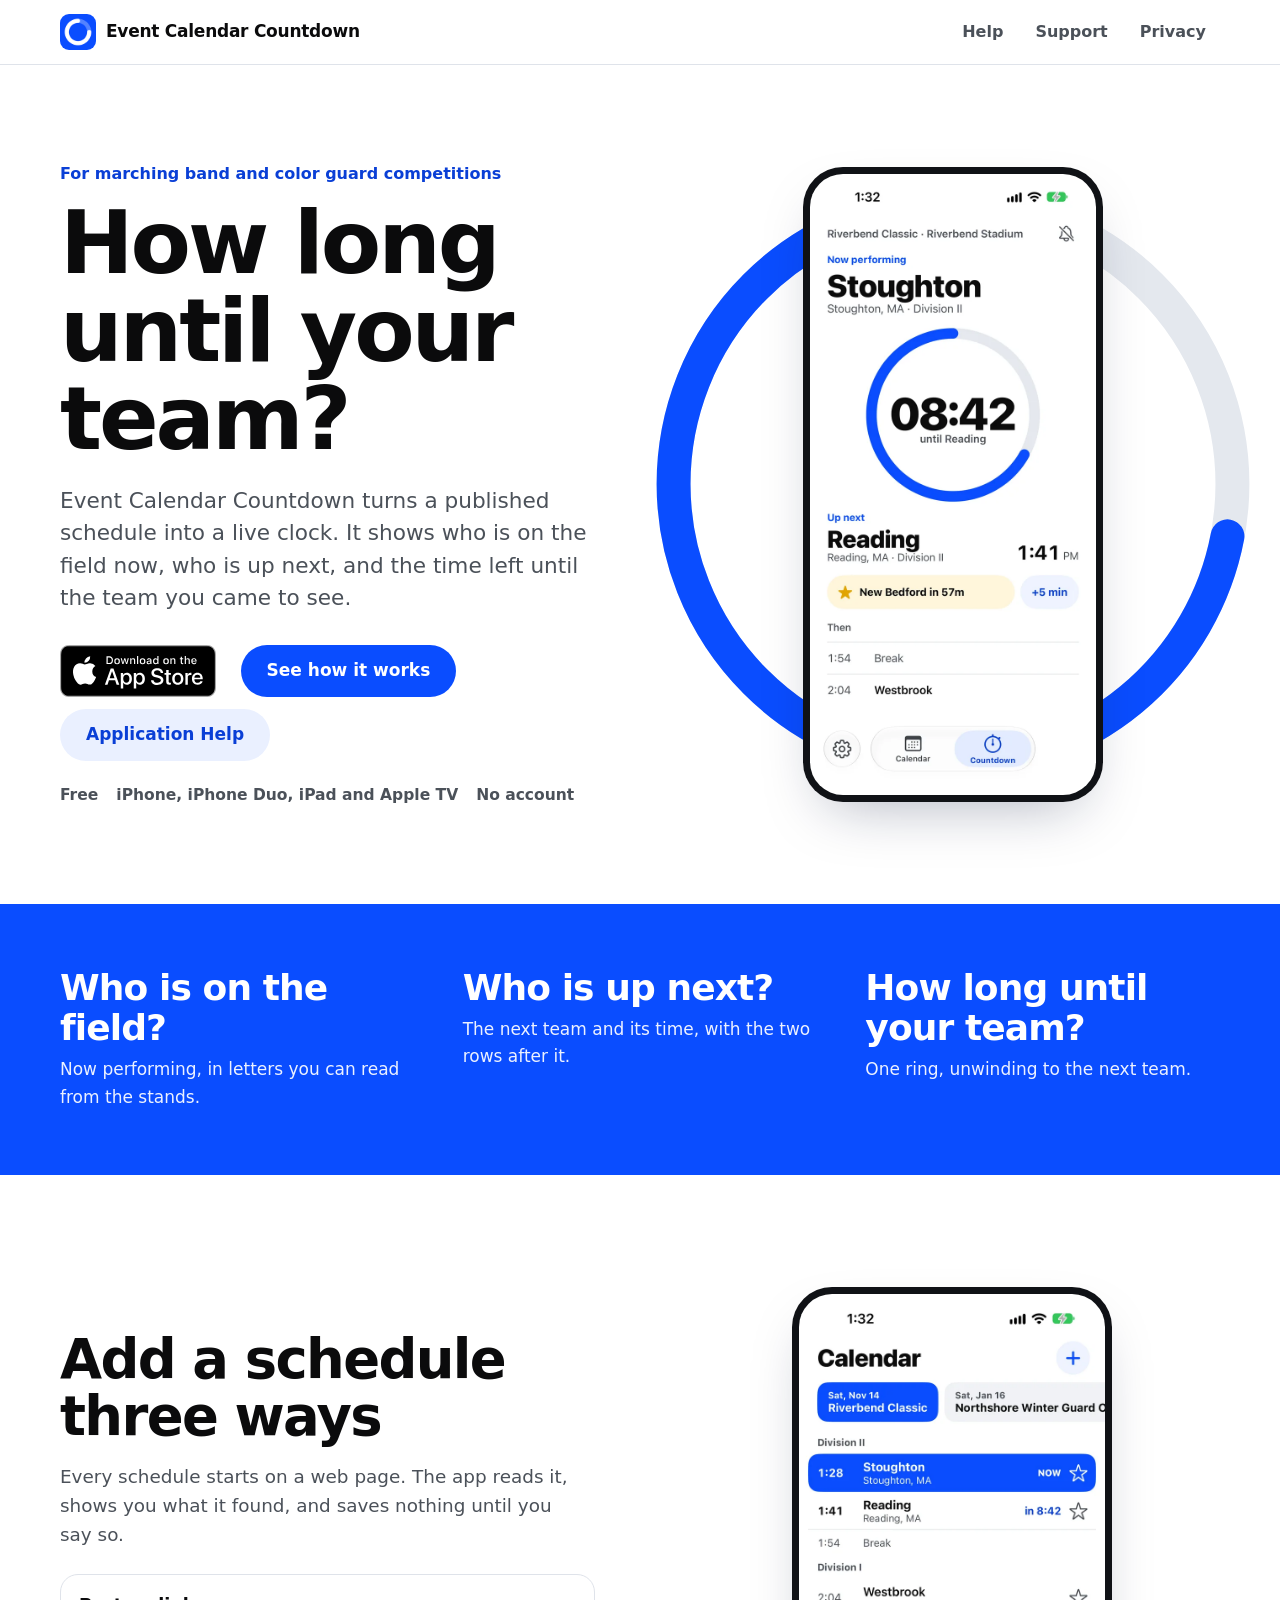
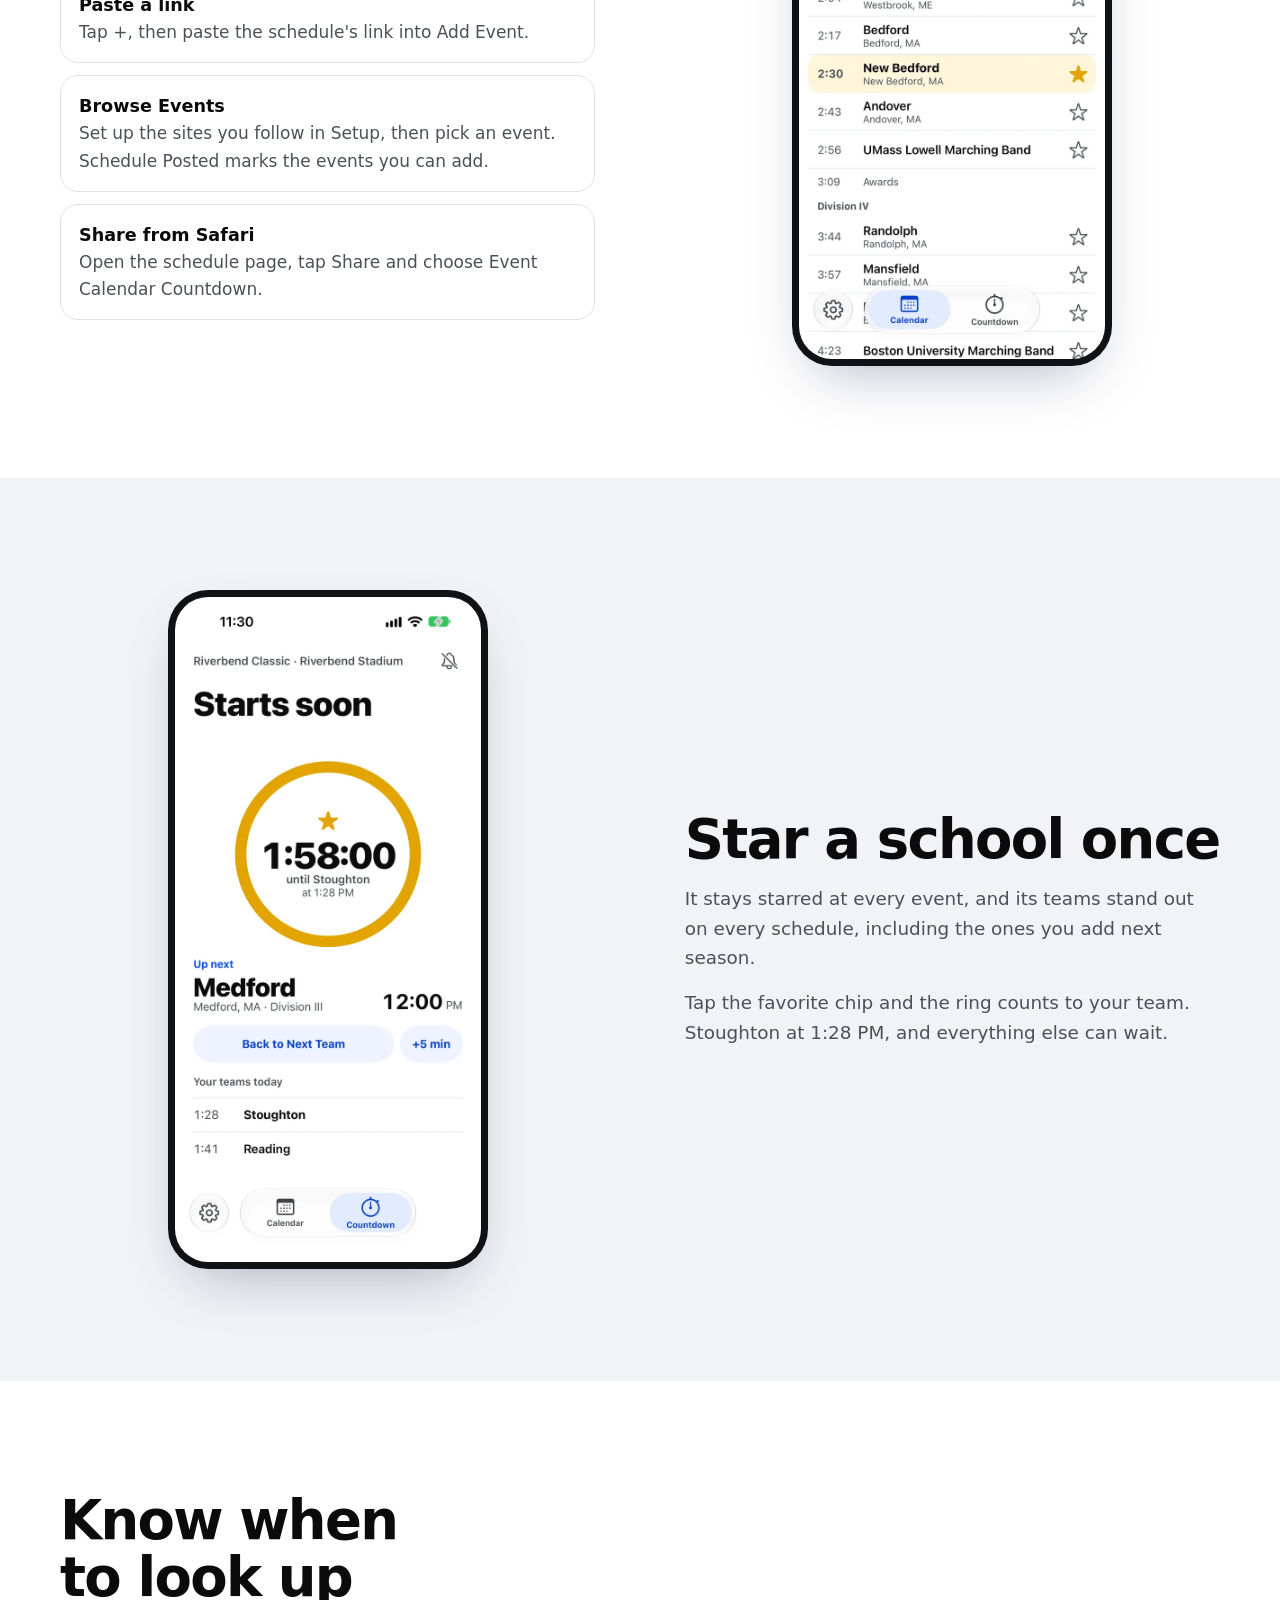
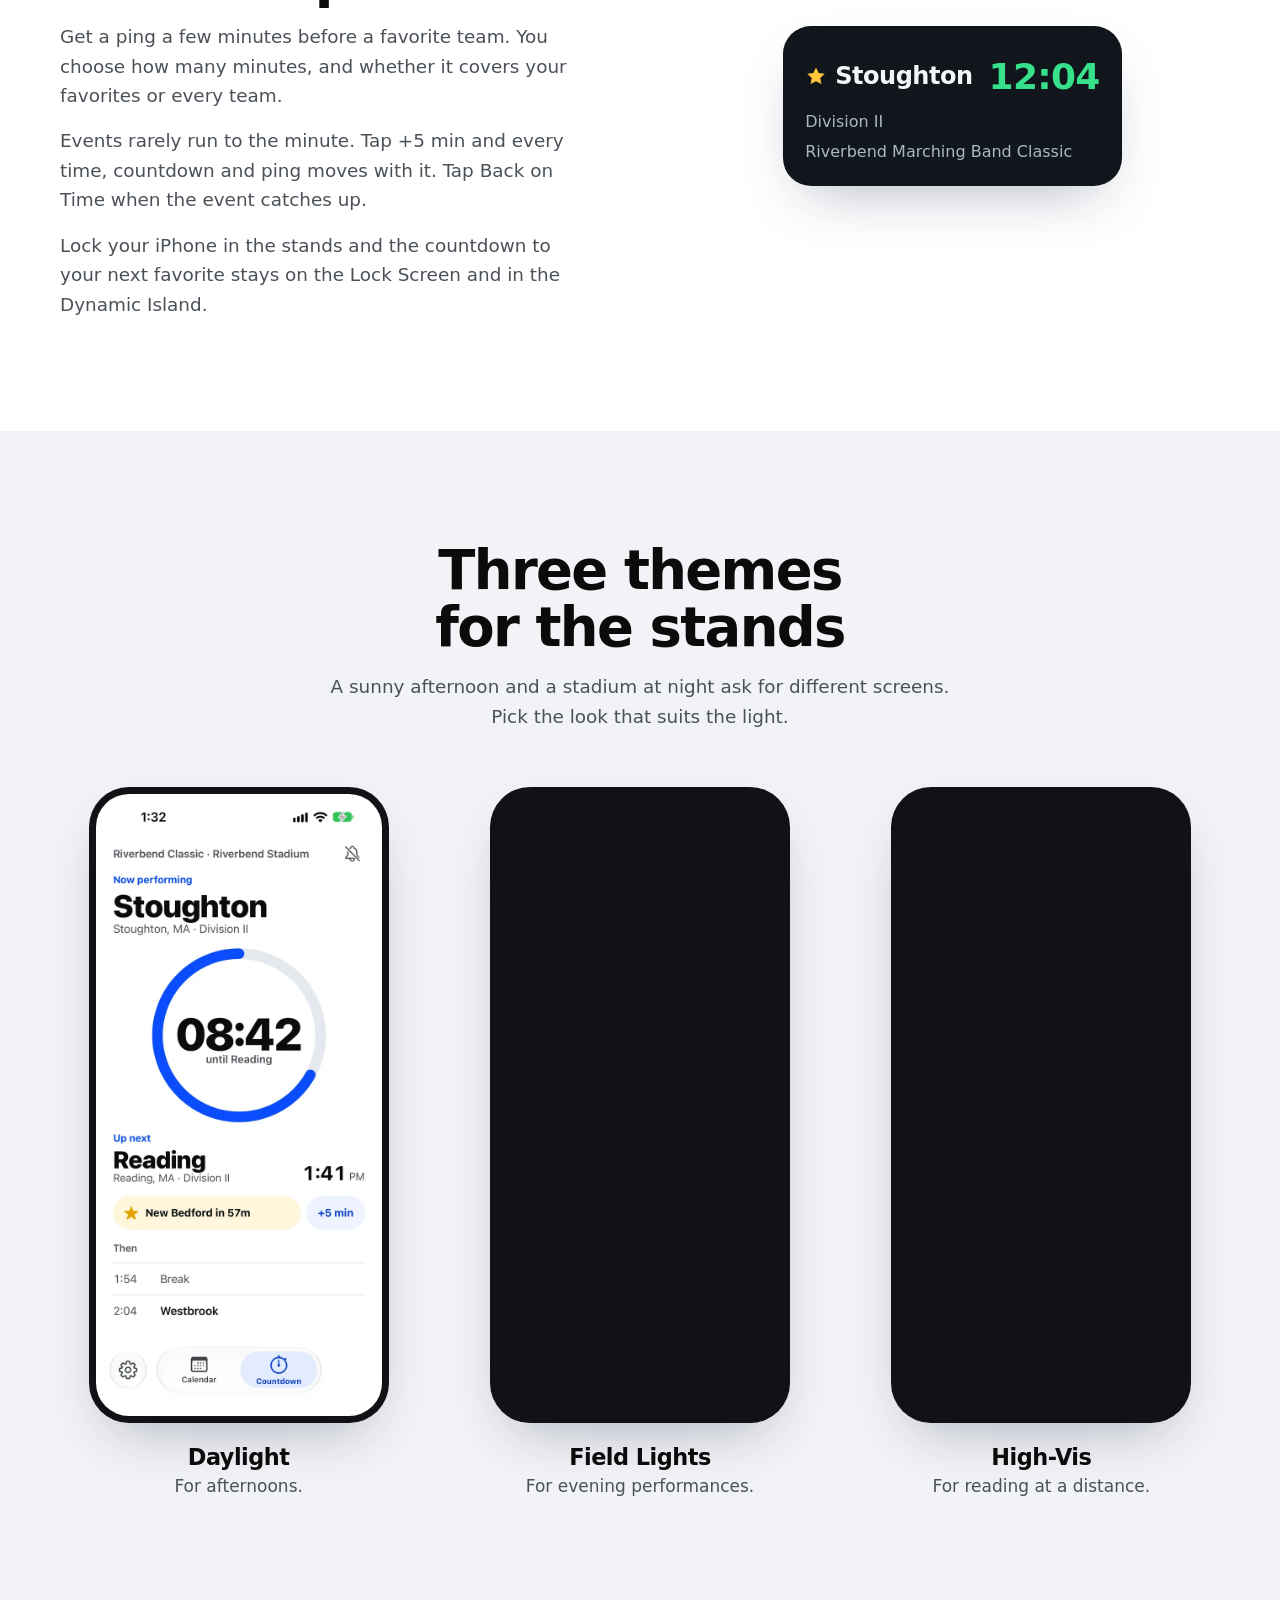
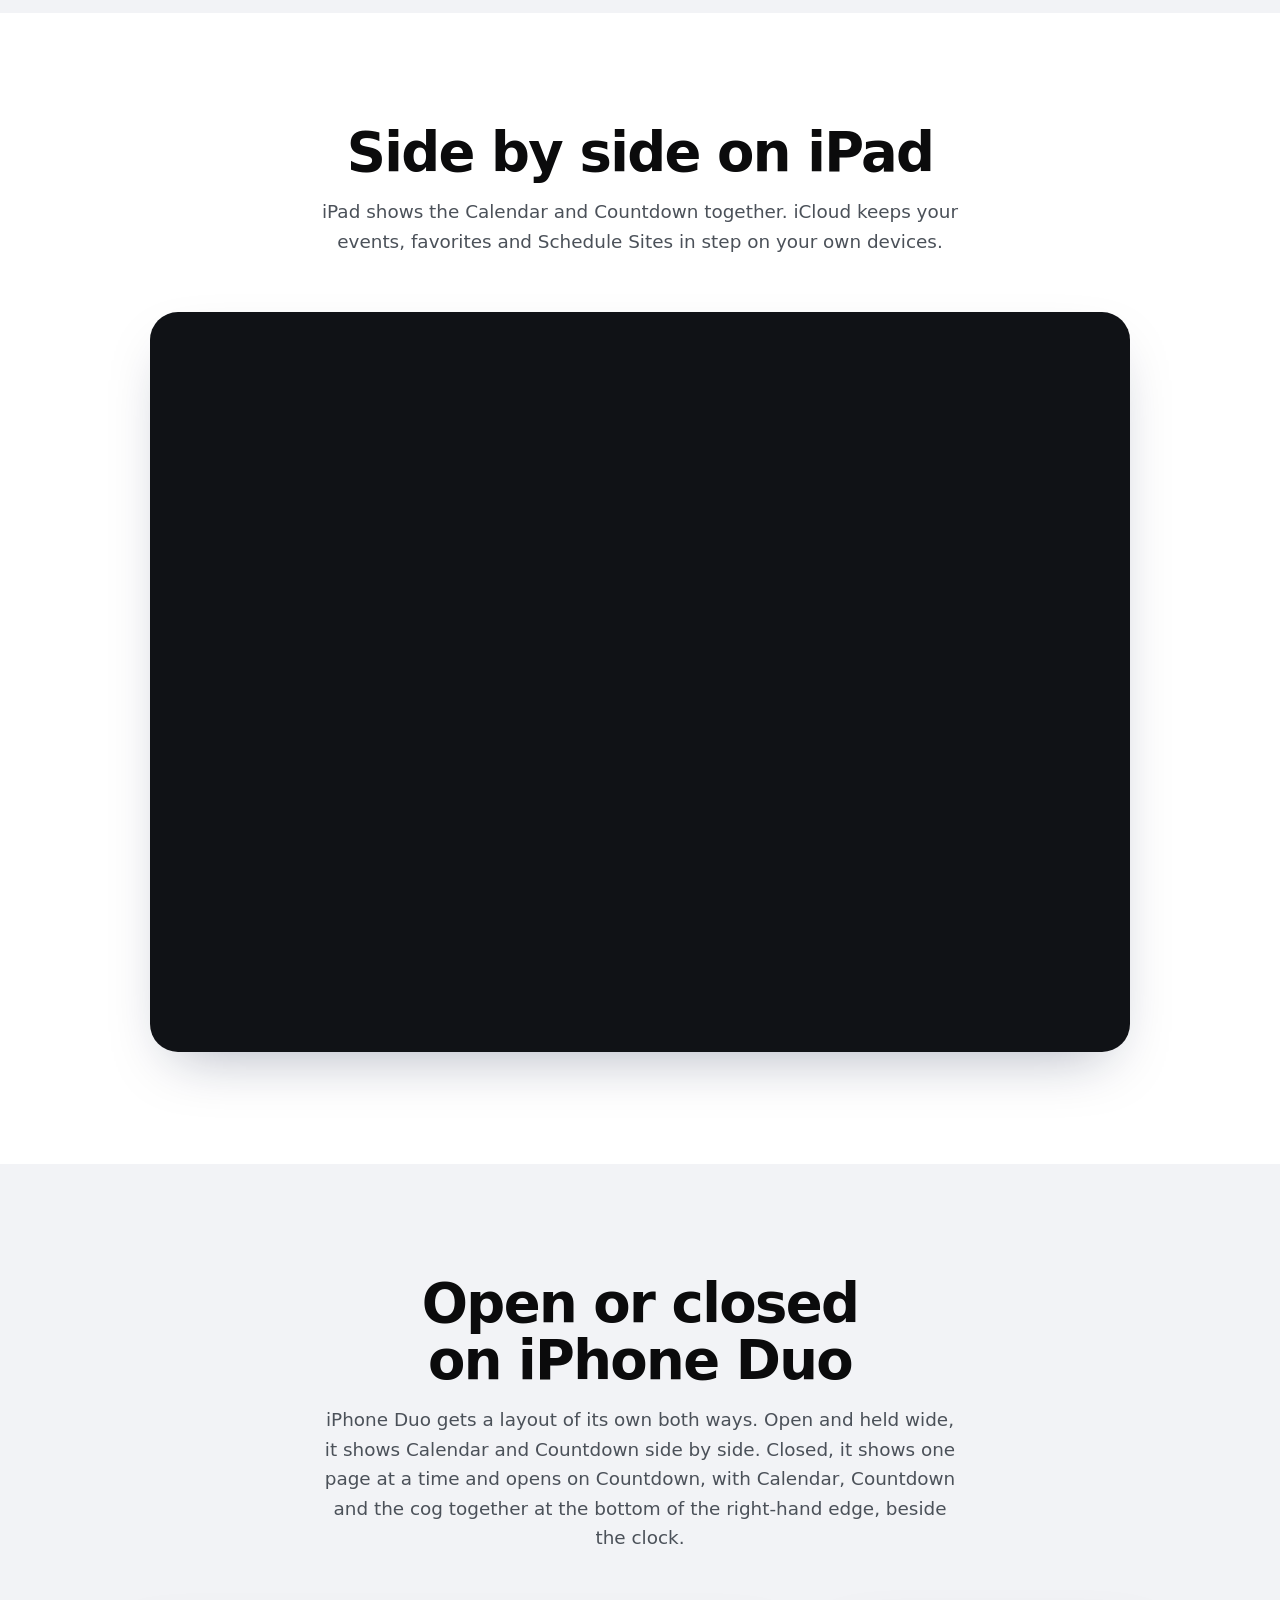
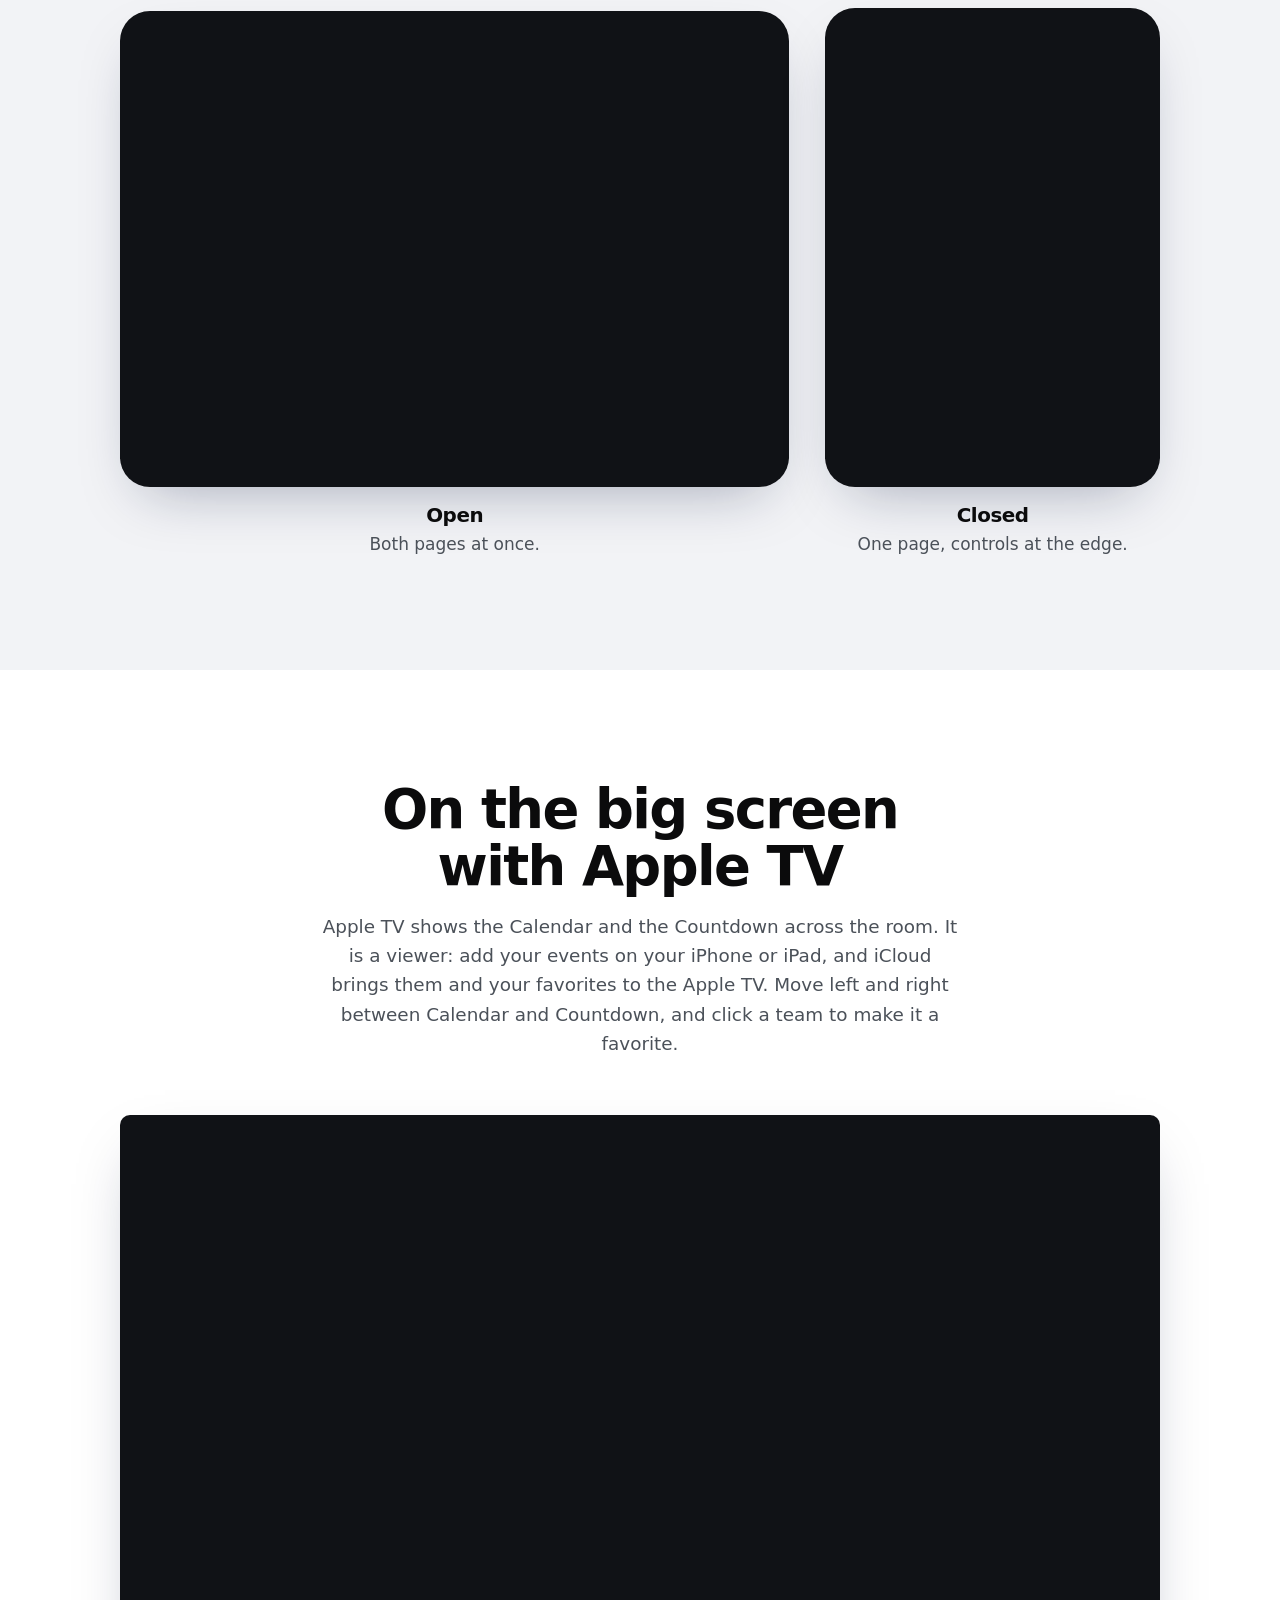
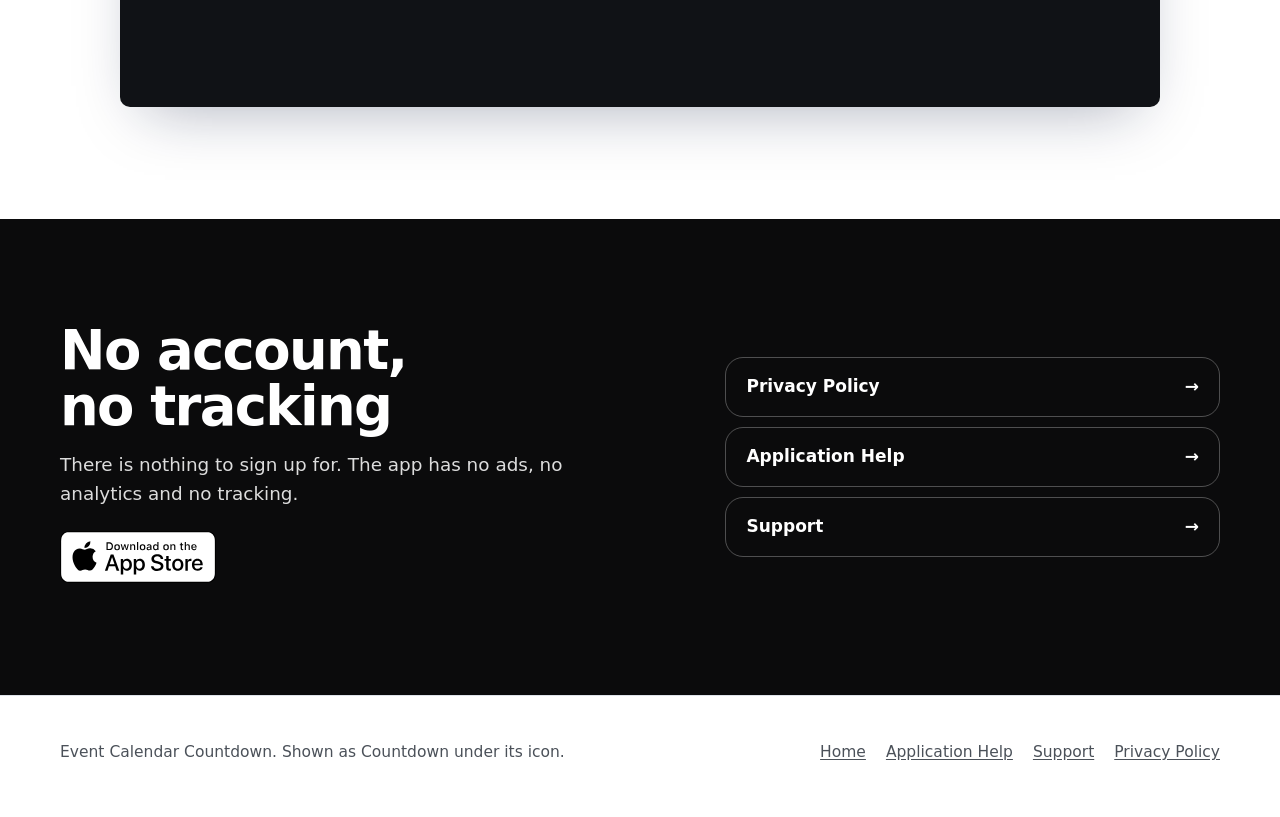
==== commit e232a3dd: "Show iPhone Duo on Home, open and closed A Home section, Open or closed on iPhone Duo, with the open" ====
--- a/index.html
+++ b/index.html
@@ -57,7 +57,7 @@
       </div>
       <ul class="facts">
         <li>Free</li>
-        <li>iPhone, iPad and Apple TV</li>
+        <li>iPhone, iPhone Duo, iPad and Apple TV</li>
         <li>No account</li>
       </ul>
     </div>
@@ -176,6 +176,27 @@
   </div>
 </section>
 
+<section class="feature soft">
+  <div class="wrap">
+    <div class="center-copy">
+      <h2>Open or closed on iPhone Duo</h2>
+      <p>iPhone Duo gets a layout of its own both ways. Open and held wide, it shows Calendar and Countdown side by side. Closed, it shows one page at a time and opens on Countdown, with Calendar, Countdown and the cog together at the bottom of the right-hand edge, beside the clock.</p>
+    </div>
+    <ul class="duo">
+      <li>
+        <figure class="duo-open"><img src="assets/shots/duo-open.webp" width="1600" height="1126" loading="lazy" alt="iPhone Duo open: the Calendar page on the left and the Countdown page on the right, Stoughton now performing and 8 minutes 42 seconds until Reading."></figure>
+        <h3>Open</h3>
+        <p>Both pages at once.</p>
+      </li>
+      <li>
+        <figure class="duo-closed"><img src="assets/shots/duo-closed.webp" width="700" height="1019" loading="lazy" alt="iPhone Duo closed: the Countdown page, Stoughton now performing, with Calendar, Countdown and the cog at the bottom of the right-hand edge."></figure>
+        <h3>Closed</h3>
+        <p>One page, controls at the edge.</p>
+      </li>
+    </ul>
+  </div>
+</section>
+
 <section class="feature">
   <div class="wrap">
     <div class="center-copy">
--- a/assets/site.css
+++ b/assets/site.css
@@ -636,6 +636,54 @@
   margin: clamp(32px, 5vw, 56px) auto 0;
 }
 
+/* iPhone Duo: the open device beside the closed one, each in a phone-like bezel. Both images
+   are the same height on the page because the grid gives each column the width of its aspect. */
+.duo {
+  display: grid;
+  grid-template-columns: minmax(0, 1.42fr) minmax(0, 0.71fr);
+  gap: clamp(16px, 3vw, 36px);
+  align-items: end;
+  max-width: 1040px;
+  margin: clamp(32px, 5vw, 56px) auto 0;
+  padding: 0;
+  list-style: none;
+  text-align: center;
+}
+
+.duo figure {
+  margin: 0;
+  padding: 9px;
+  border-radius: 30px;
+  background: var(--bezel);
+  box-shadow: var(--shadow);
+}
+
+.duo img {
+  display: block;
+  width: 100%;
+  border-radius: 22px;
+}
+
+.duo h3 {
+  margin: 18px 0 4px;
+}
+
+.duo p {
+  margin: 0;
+  color: var(--muted);
+}
+
+@media (max-width: 640px) {
+  .duo {
+    grid-template-columns: minmax(0, 1fr);
+  }
+
+  .duo .duo-closed {
+    max-width: 300px;
+    margin-inline: auto;
+  }
+}
+
 /* A television: a thin bezel and nearly square corners. */
 .tv {
   max-width: 1040px;
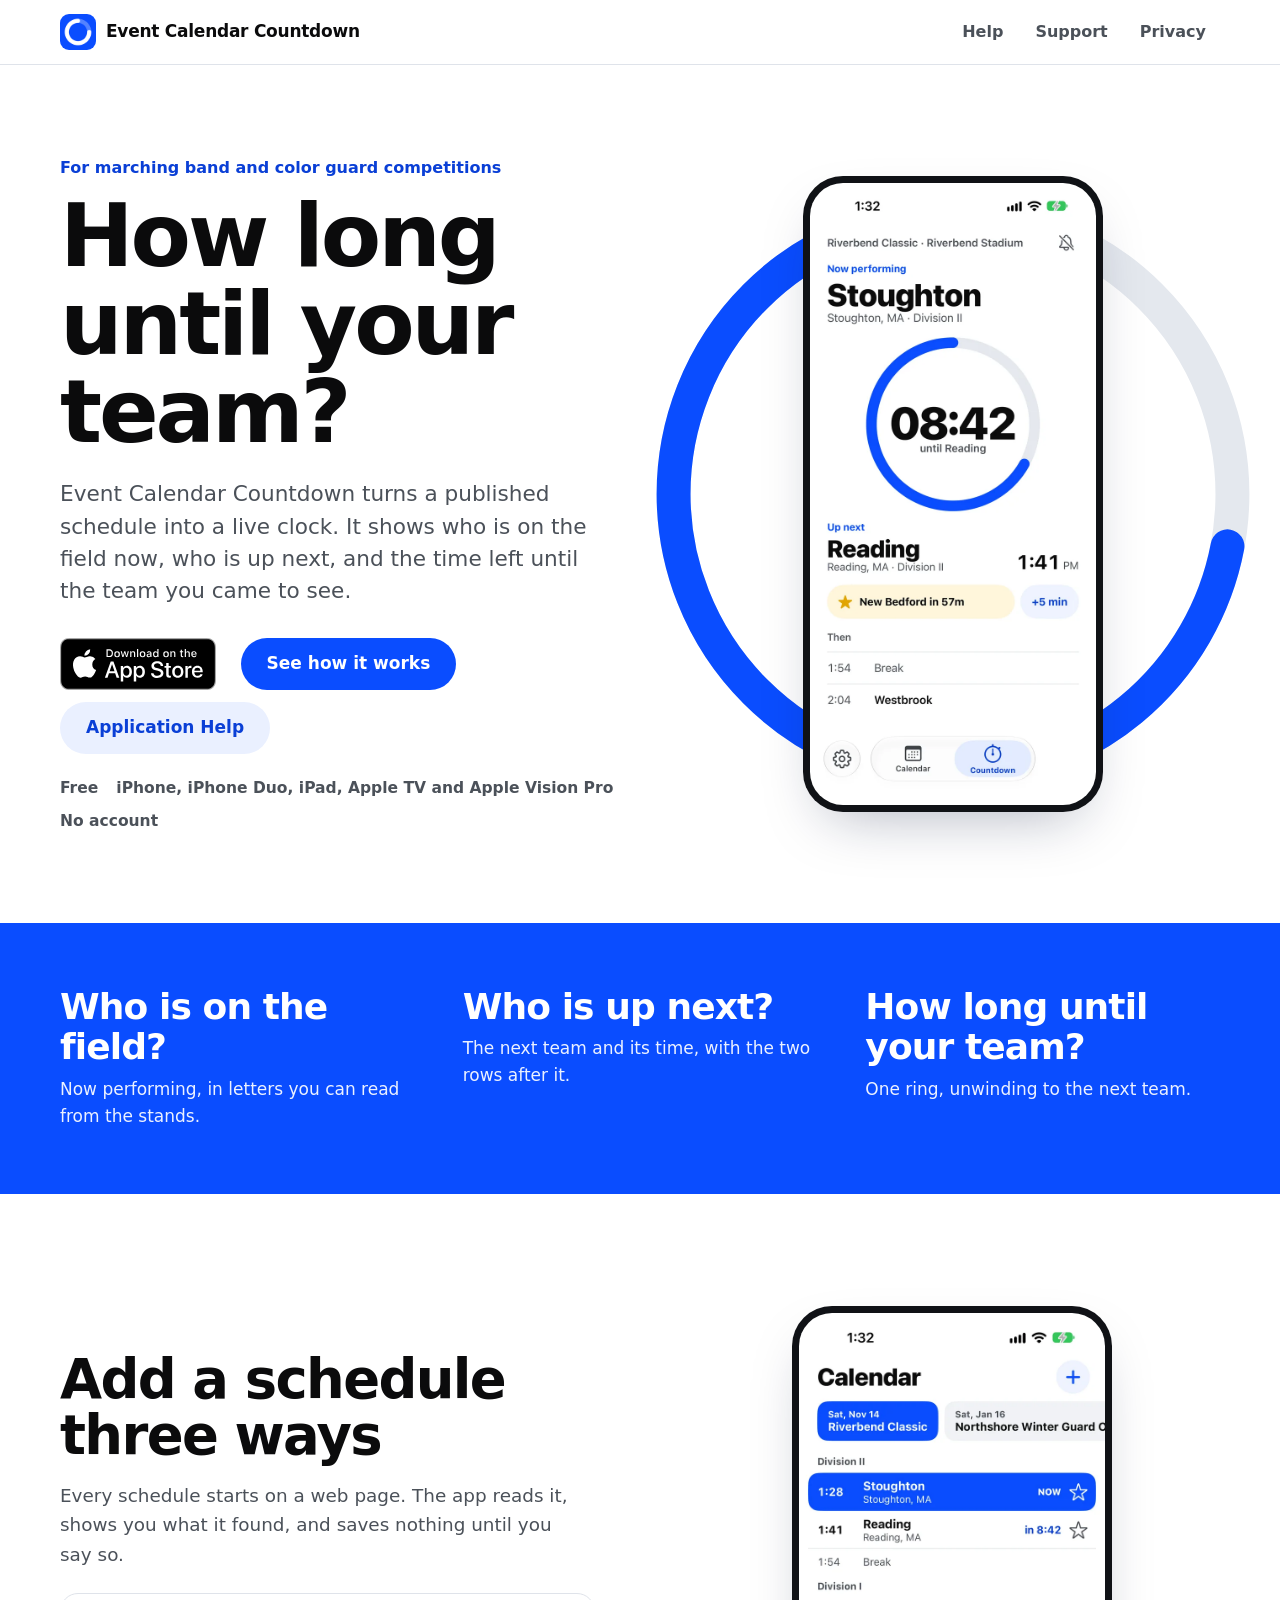
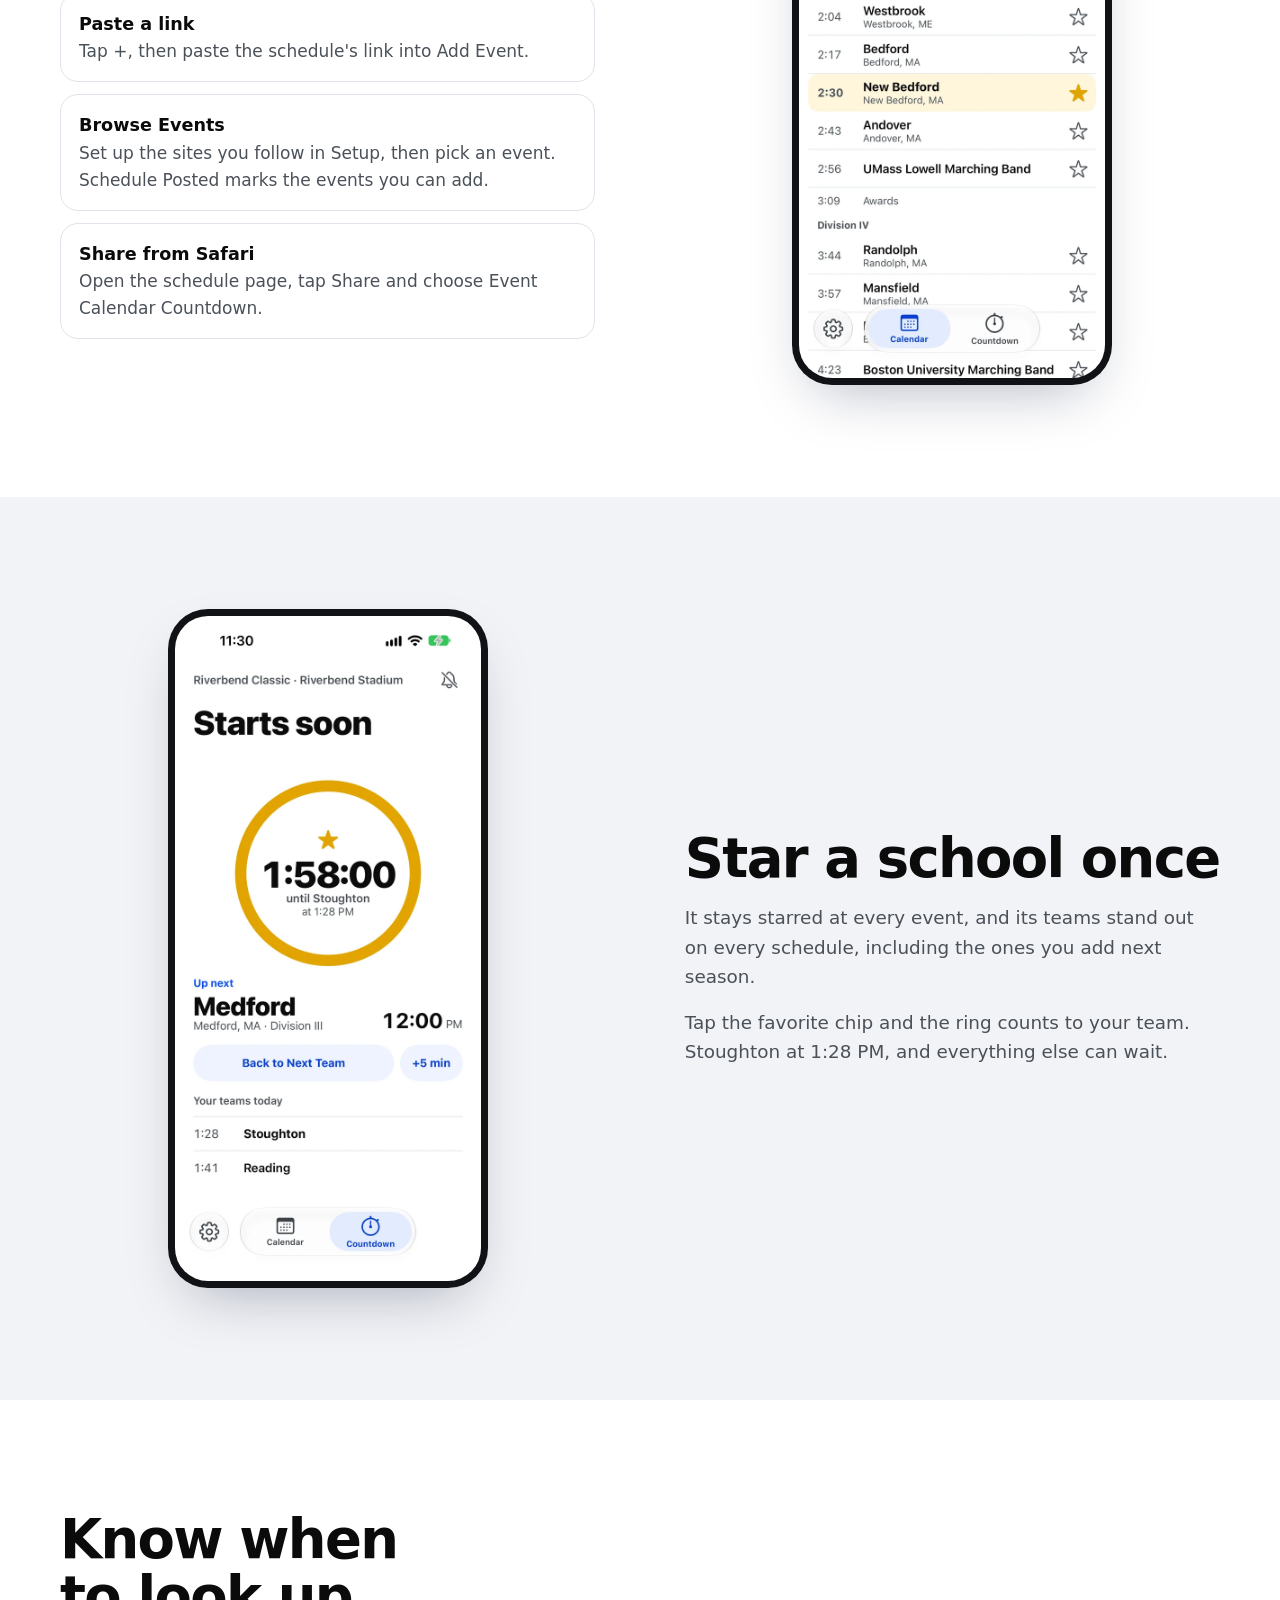
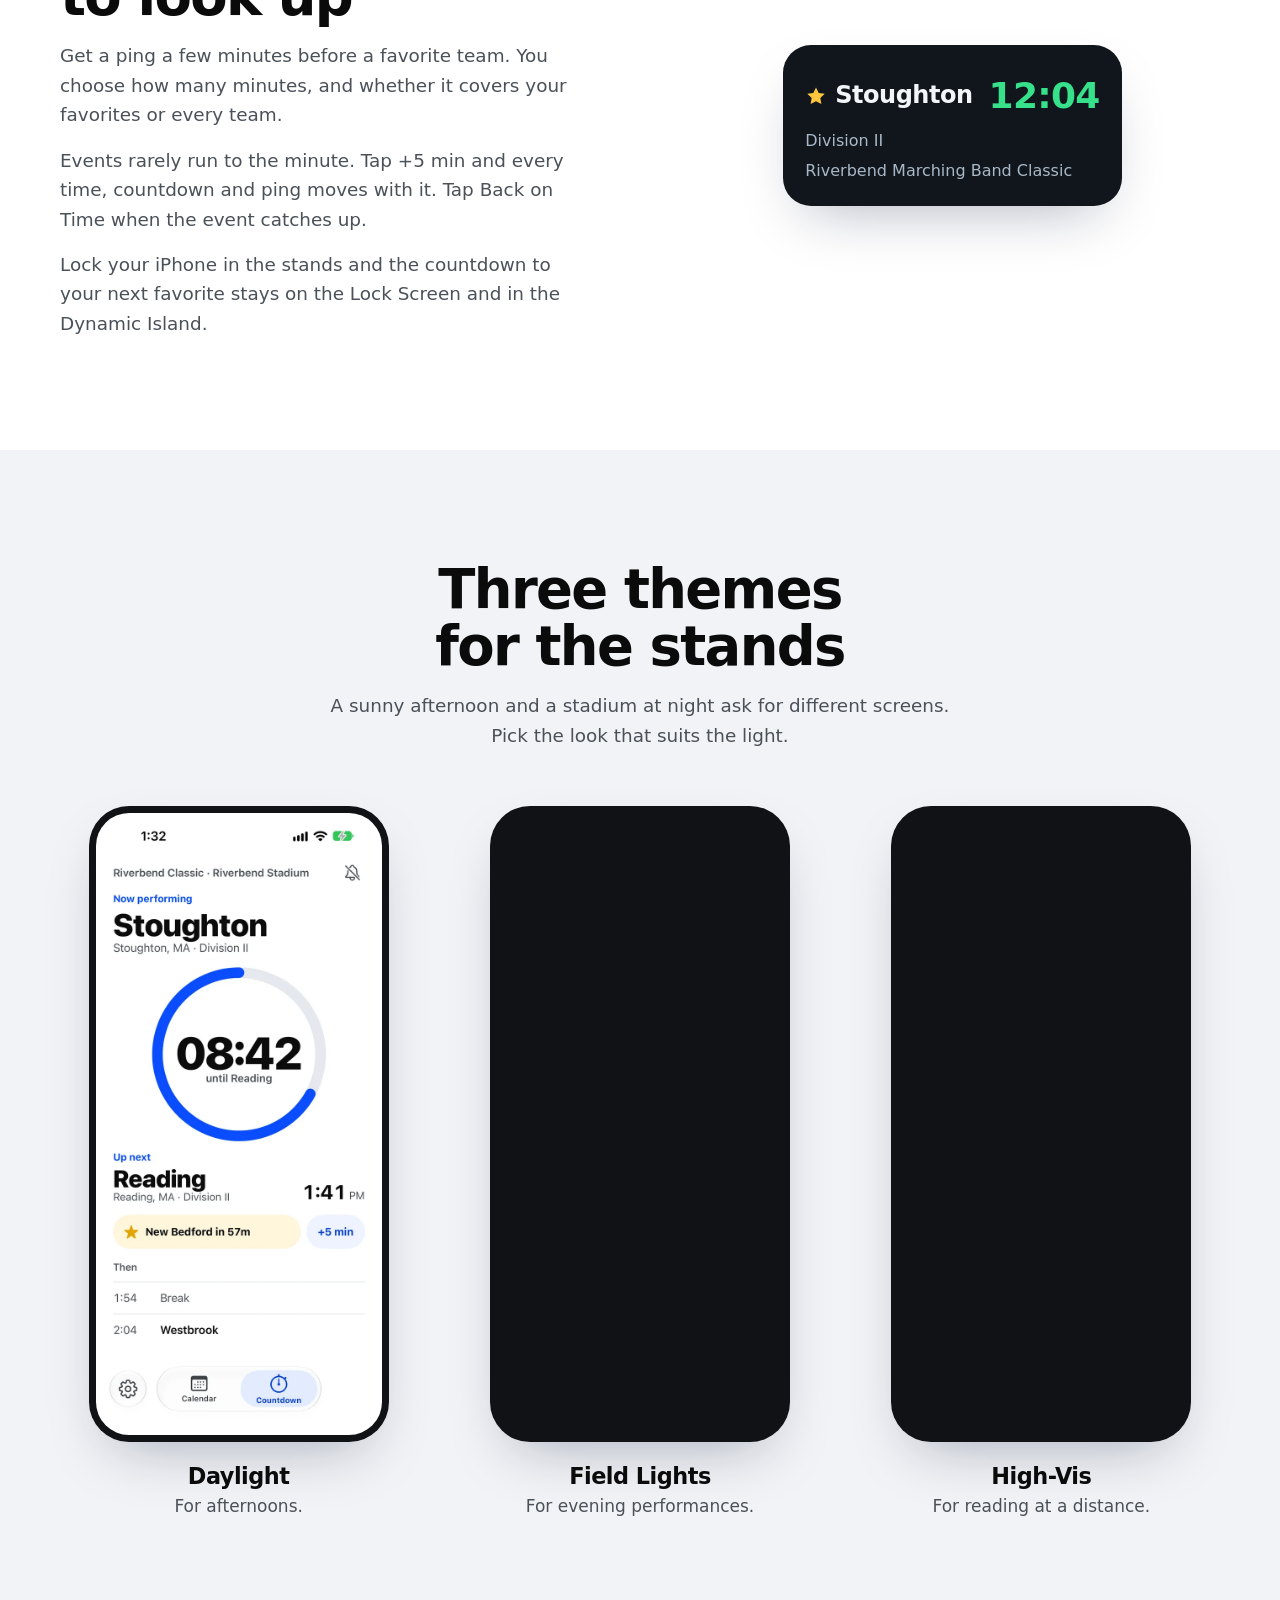
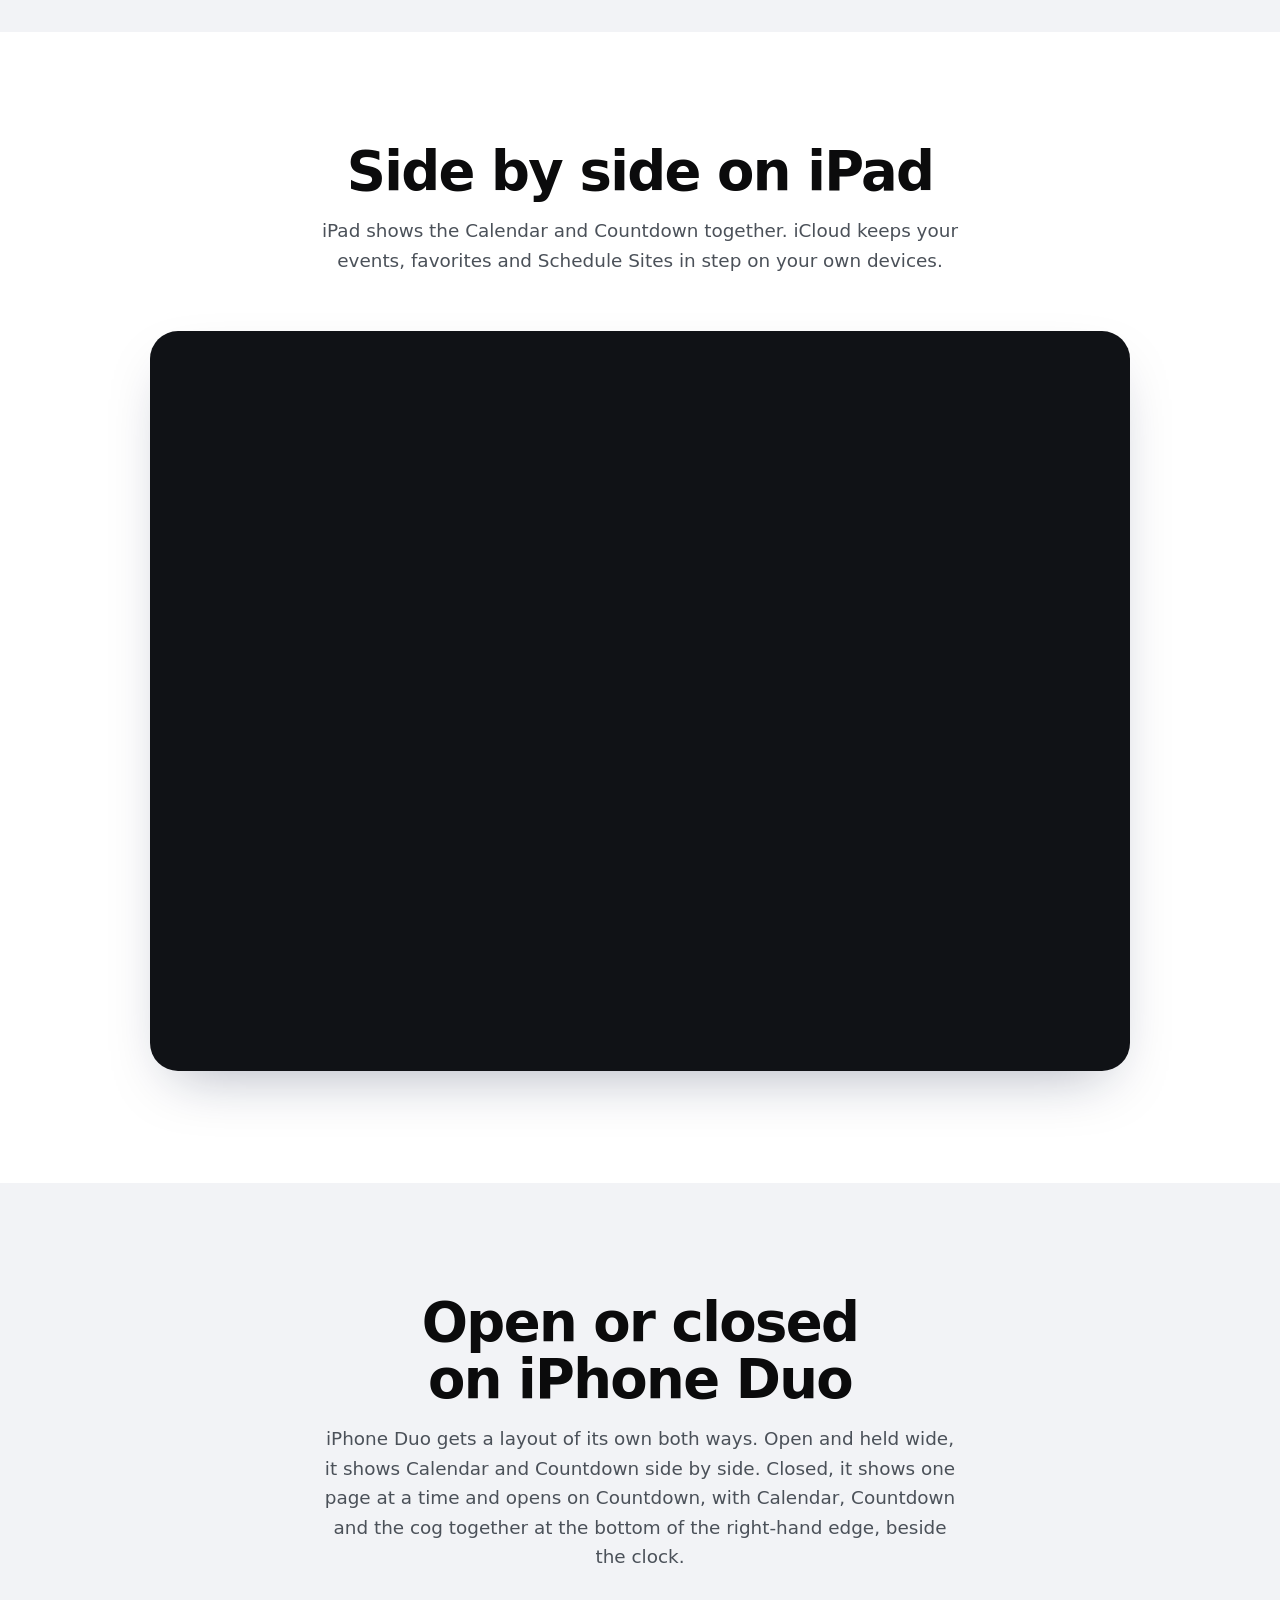
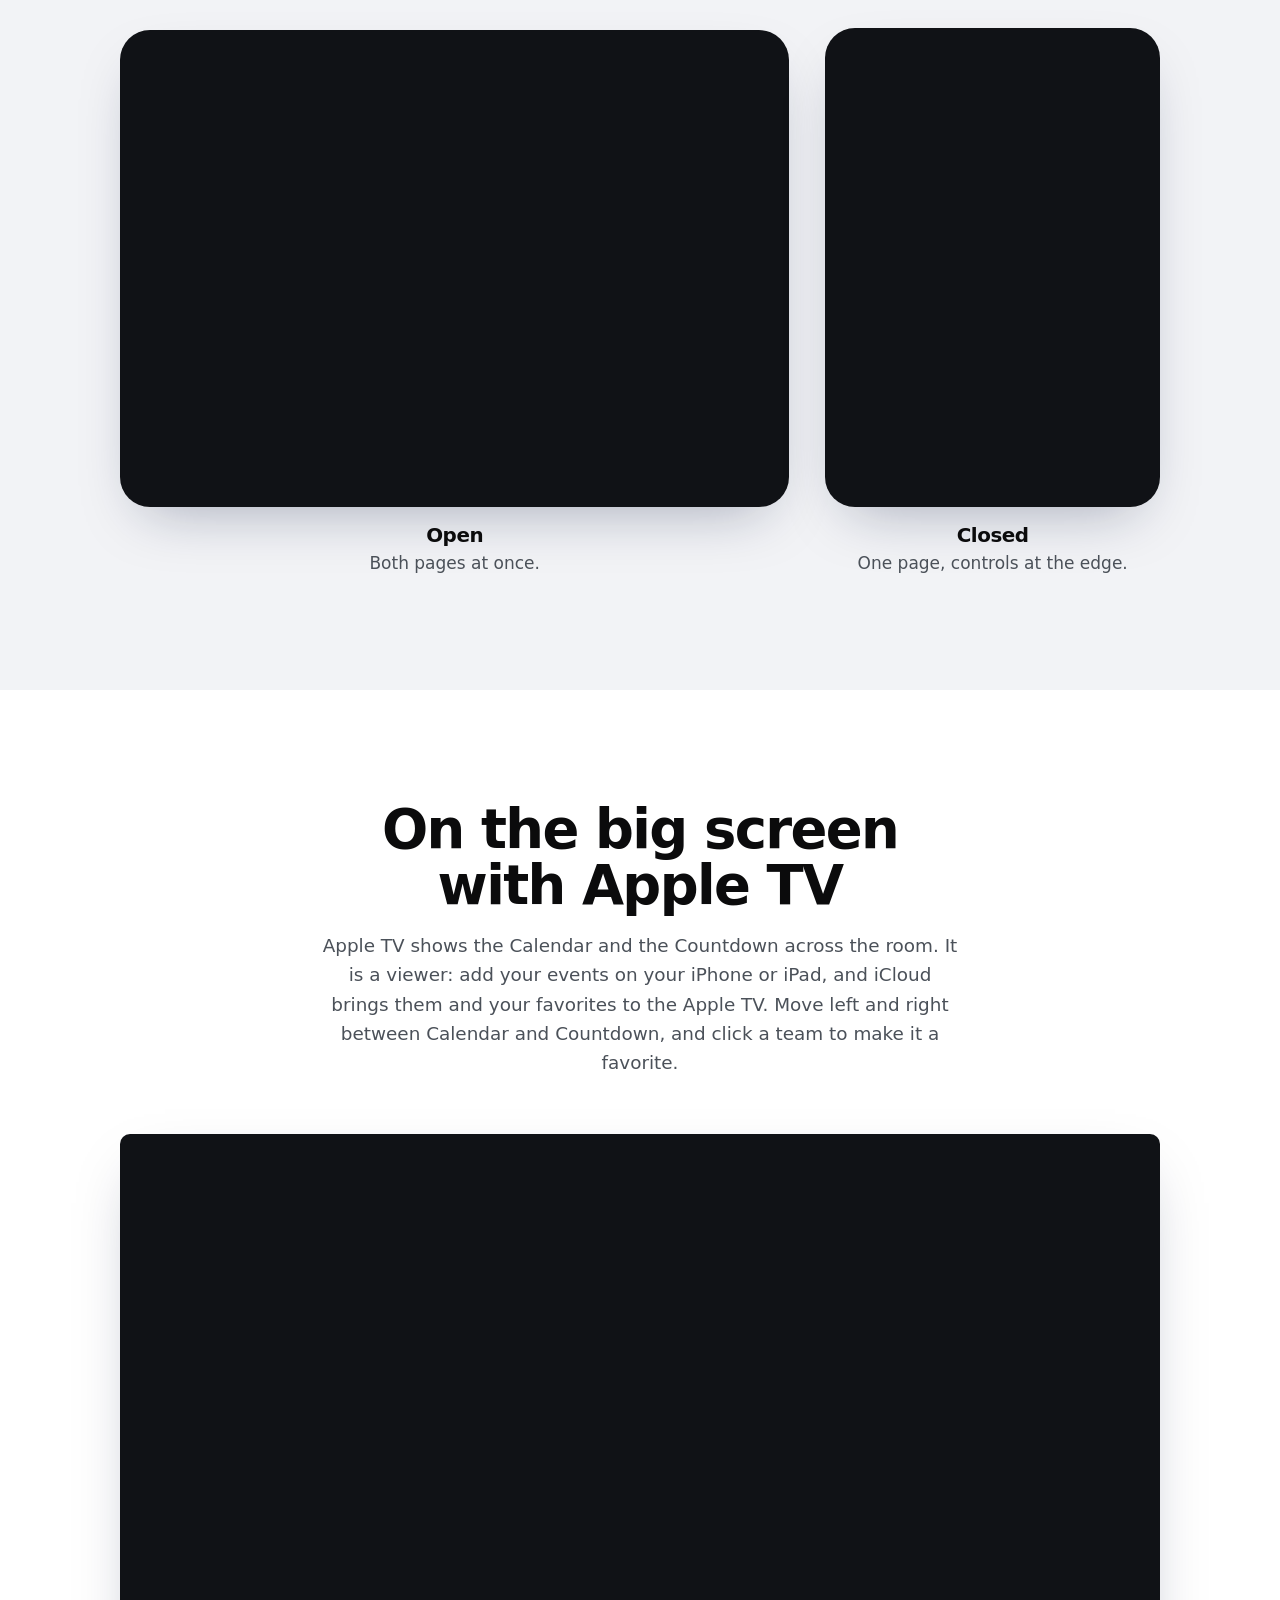
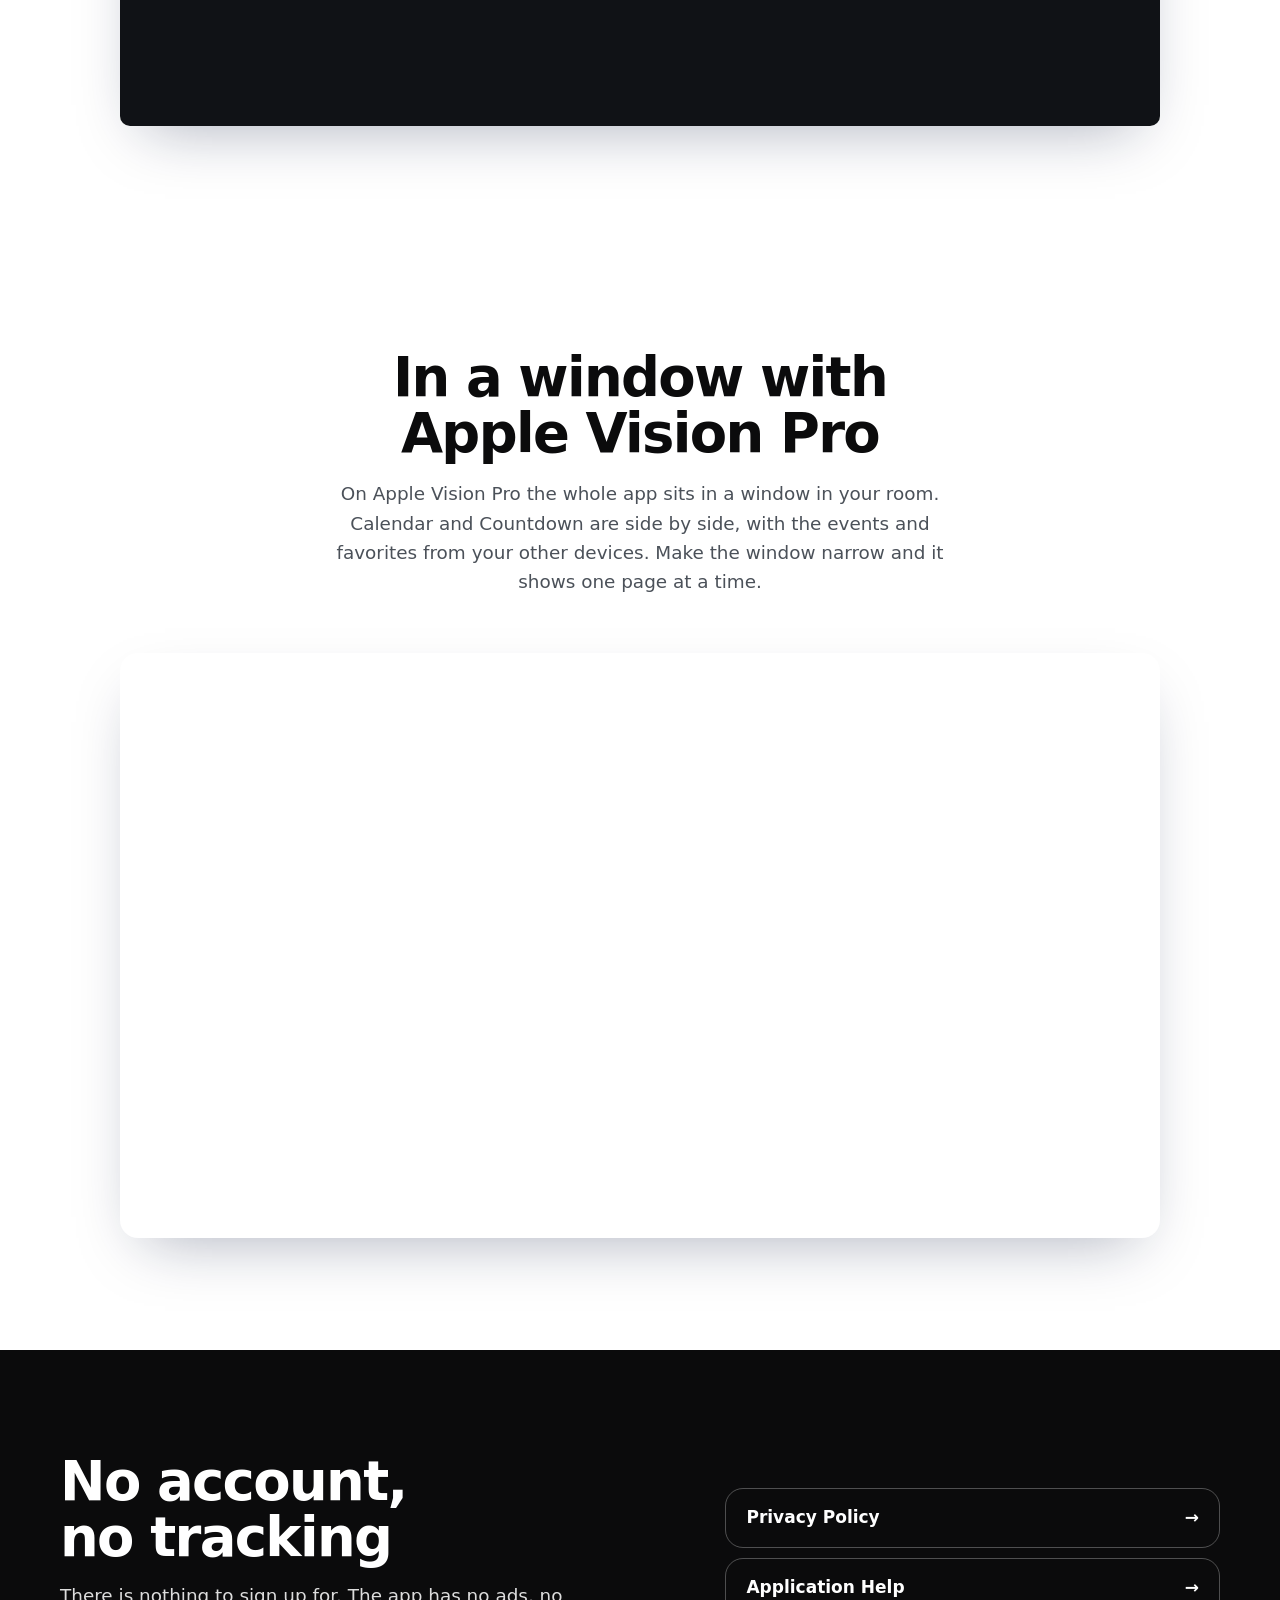
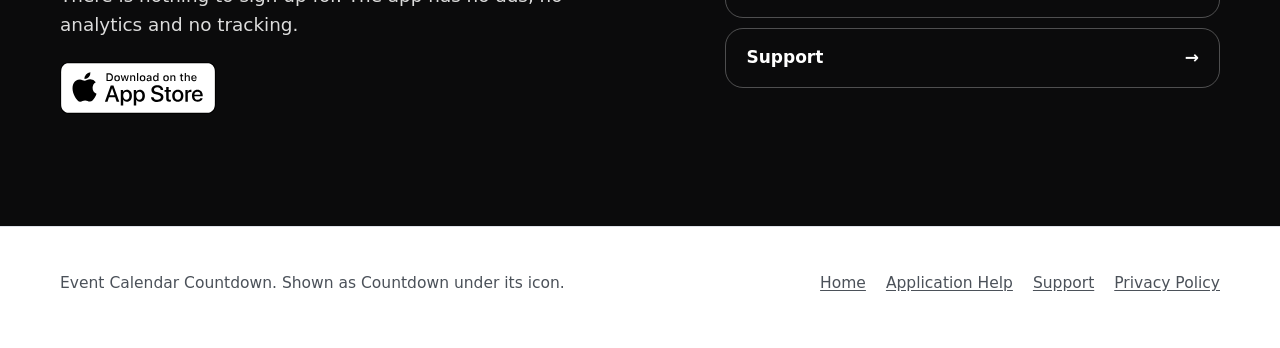
==== commit 4625d247: "Say the app runs on Apple Vision Pro, on Home and support Version 1.1.0 (8) adds the Apple Vision Pr" ====
--- a/index.html
+++ b/index.html
@@ -57,7 +57,7 @@
       </div>
       <ul class="facts">
         <li>Free</li>
-        <li>iPhone, iPhone Duo, iPad and Apple TV</li>
+        <li>iPhone, iPhone Duo, iPad, Apple TV and Apple Vision Pro</li>
         <li>No account</li>
       </ul>
     </div>
@@ -209,6 +209,18 @@
   </div>
 </section>
 
+<section class="feature">
+  <div class="wrap">
+    <div class="center-copy">
+      <h2>In a window with Apple Vision Pro</h2>
+      <p>On Apple Vision Pro the whole app sits in a window in your room. Calendar and Countdown are side by side, with the events and favorites from your other devices. Make the window narrow and it shows one page at a time.</p>
+    </div>
+    <figure class="vision">
+      <img src="assets/shots/apple-vision-pro.webp" width="1600" height="900" loading="lazy" alt="Apple Vision Pro showing the app's window in a room: the Calendar beside the Countdown, Stoughton now performing, 8 minutes 42 seconds until Reading.">
+    </figure>
+  </div>
+</section>
+
 <section class="band">
   <div class="wrap">
     <div>
--- a/assets/site.css
+++ b/assets/site.css
@@ -700,6 +700,19 @@
   border-radius: 4px;
 }
 
+/* Apple Vision Pro: the room is the frame, so no bezel, only soft corners. */
+.vision {
+  max-width: 1040px;
+  margin: clamp(32px, 5vw, 56px) auto 0;
+}
+
+.vision img {
+  display: block;
+  width: 100%;
+  border-radius: 18px;
+  box-shadow: var(--shadow);
+}
+
 /* Closing band */
 
 .band {
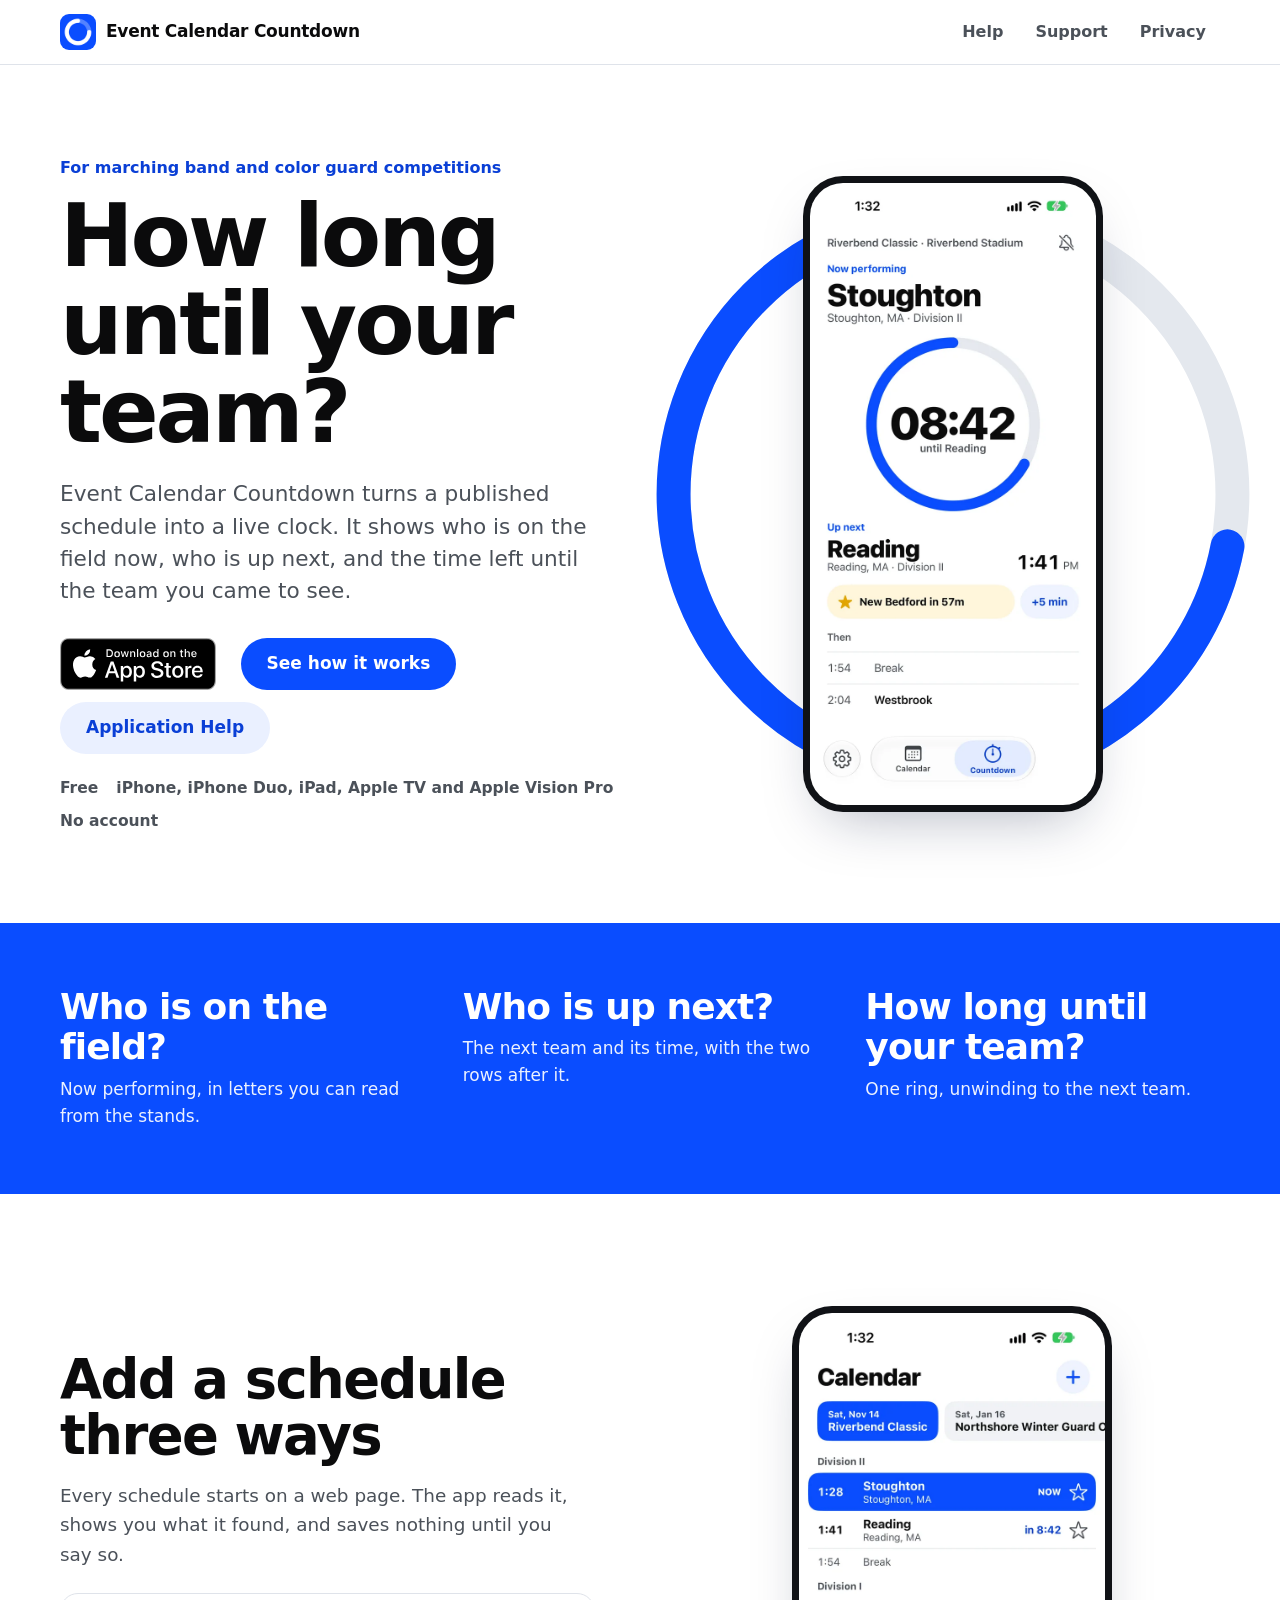
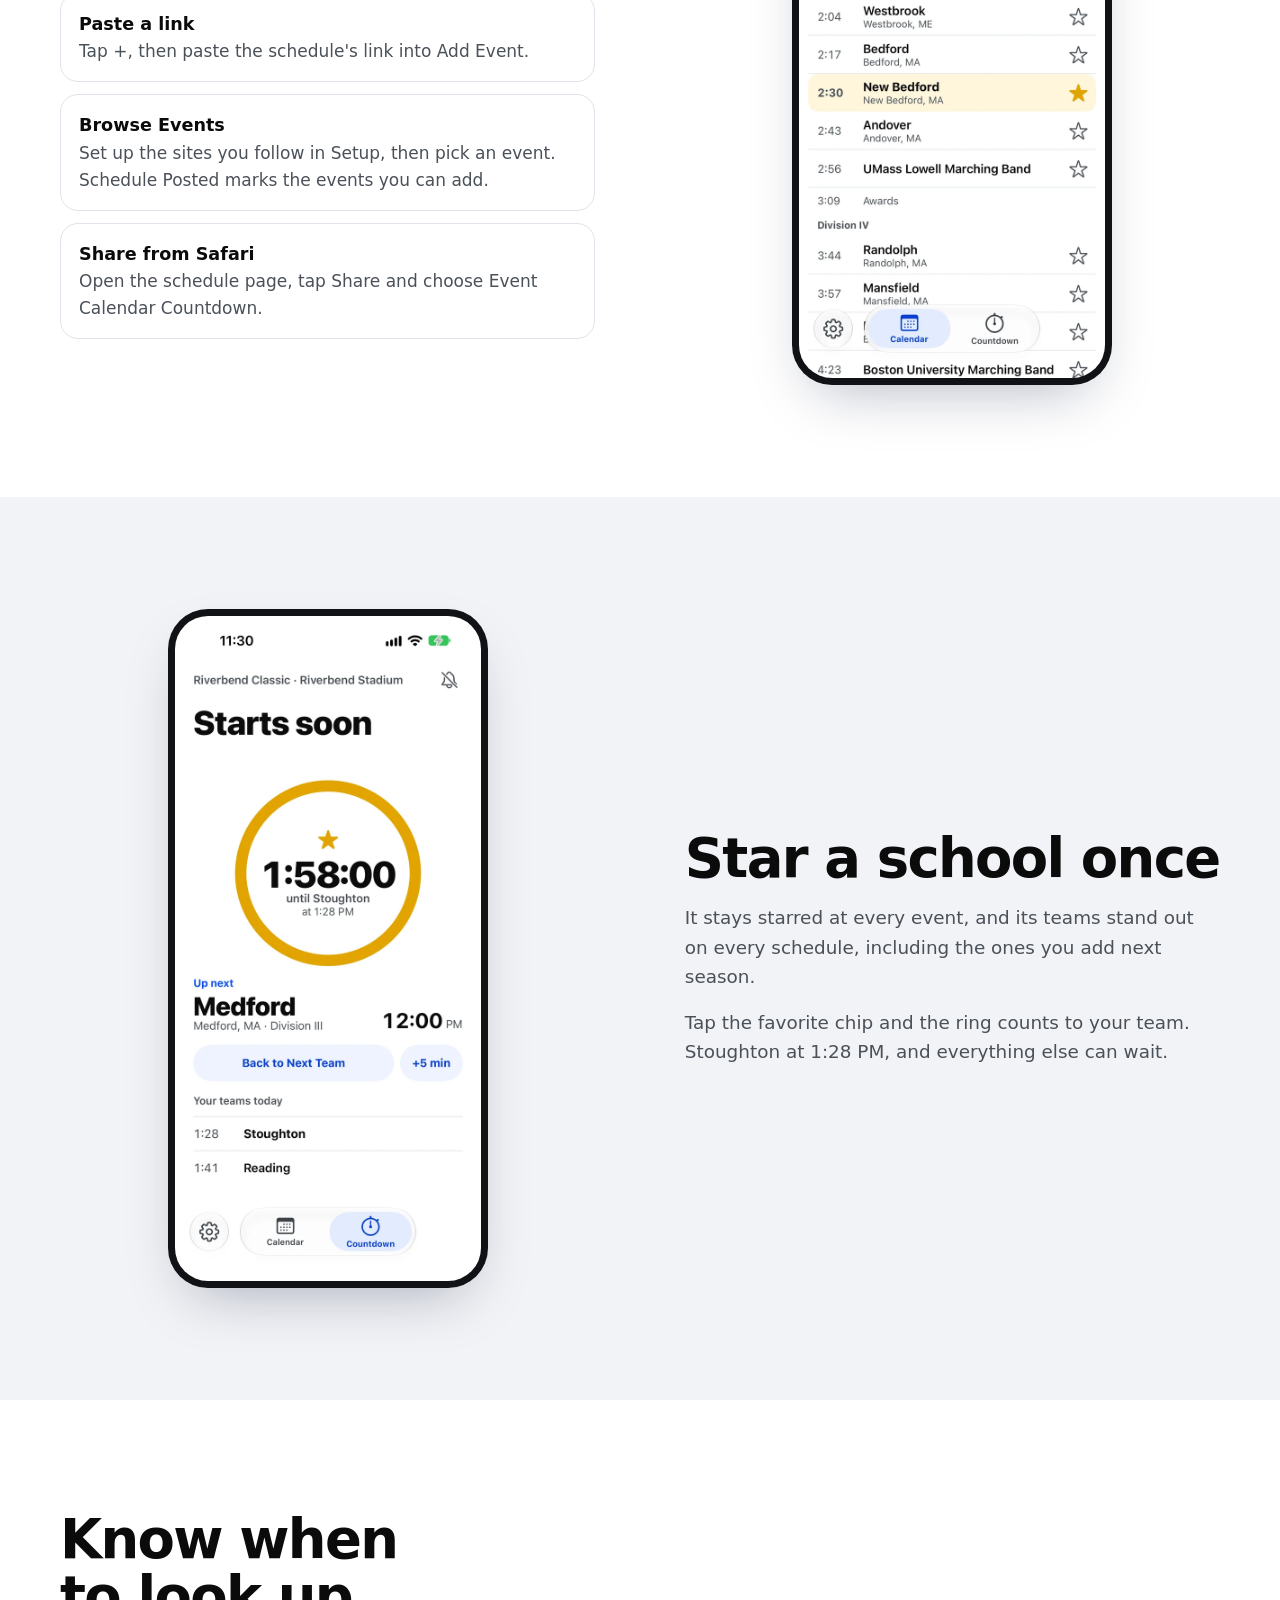
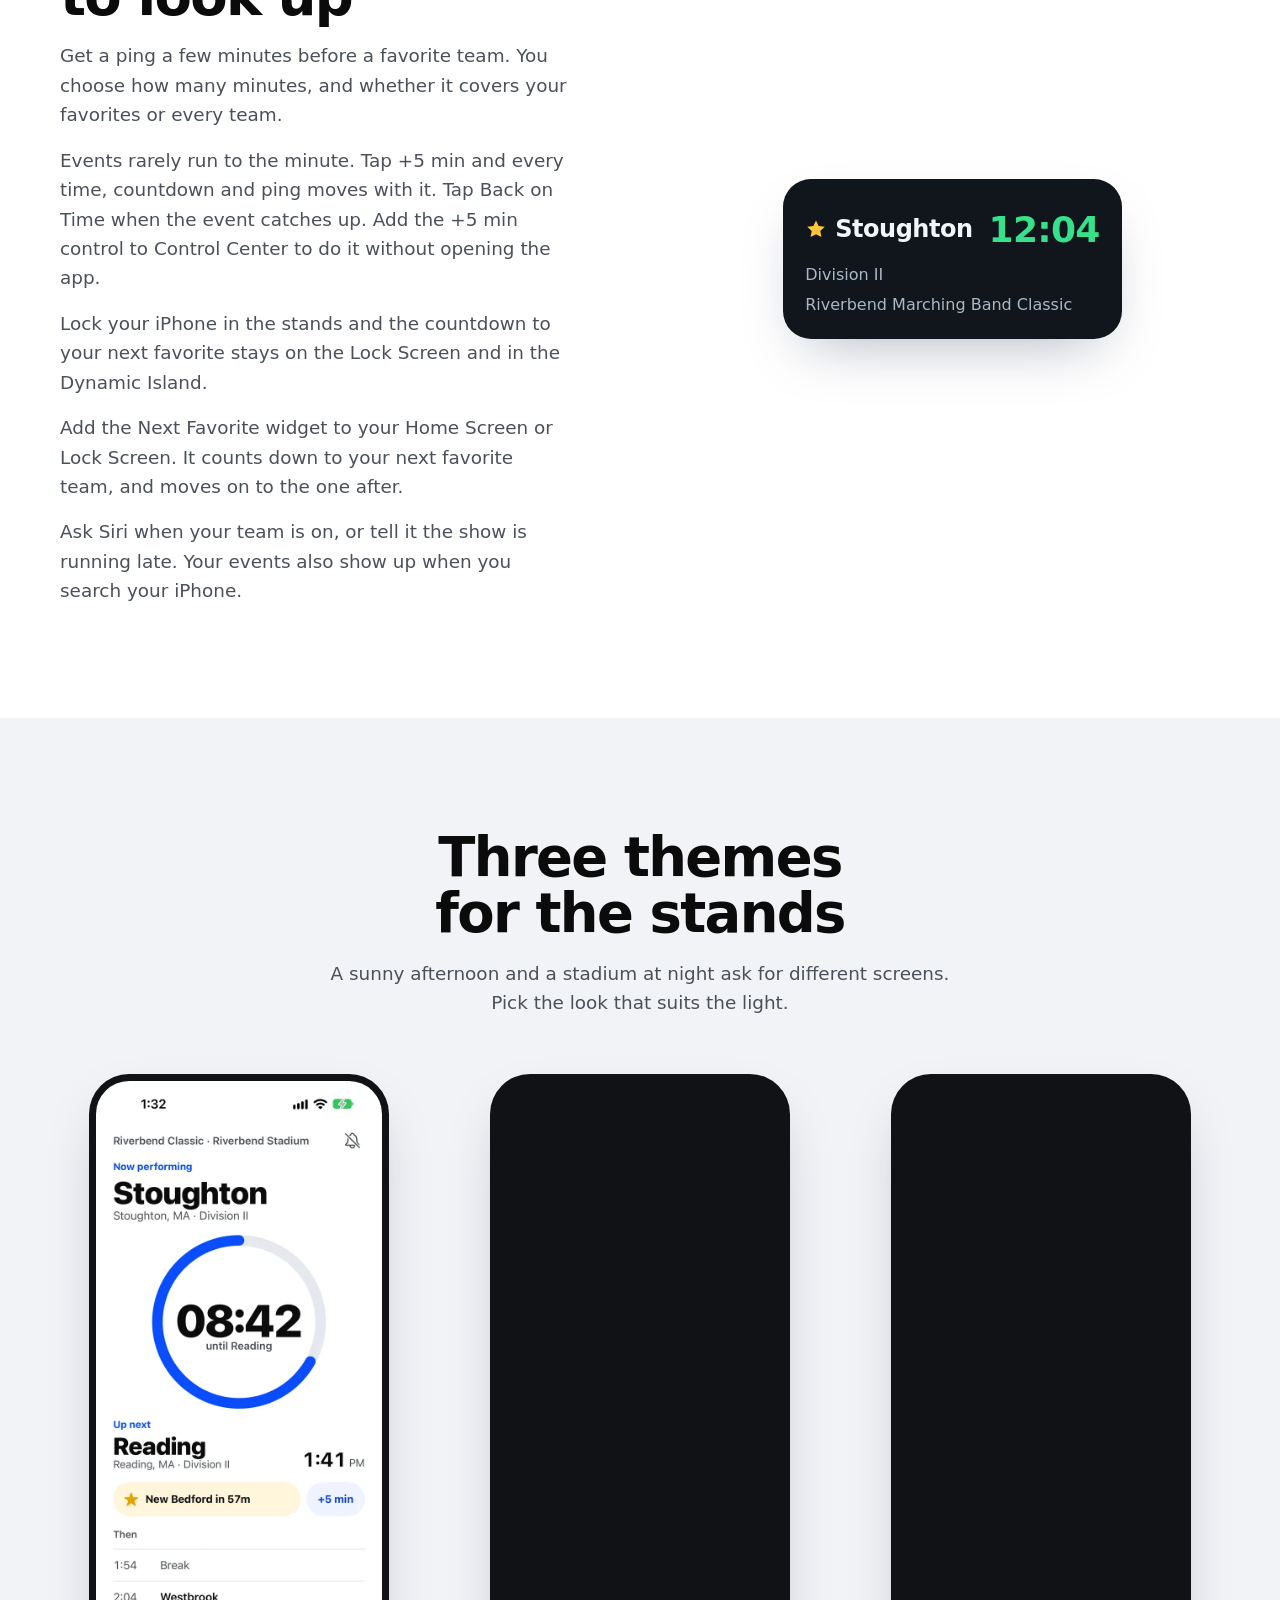
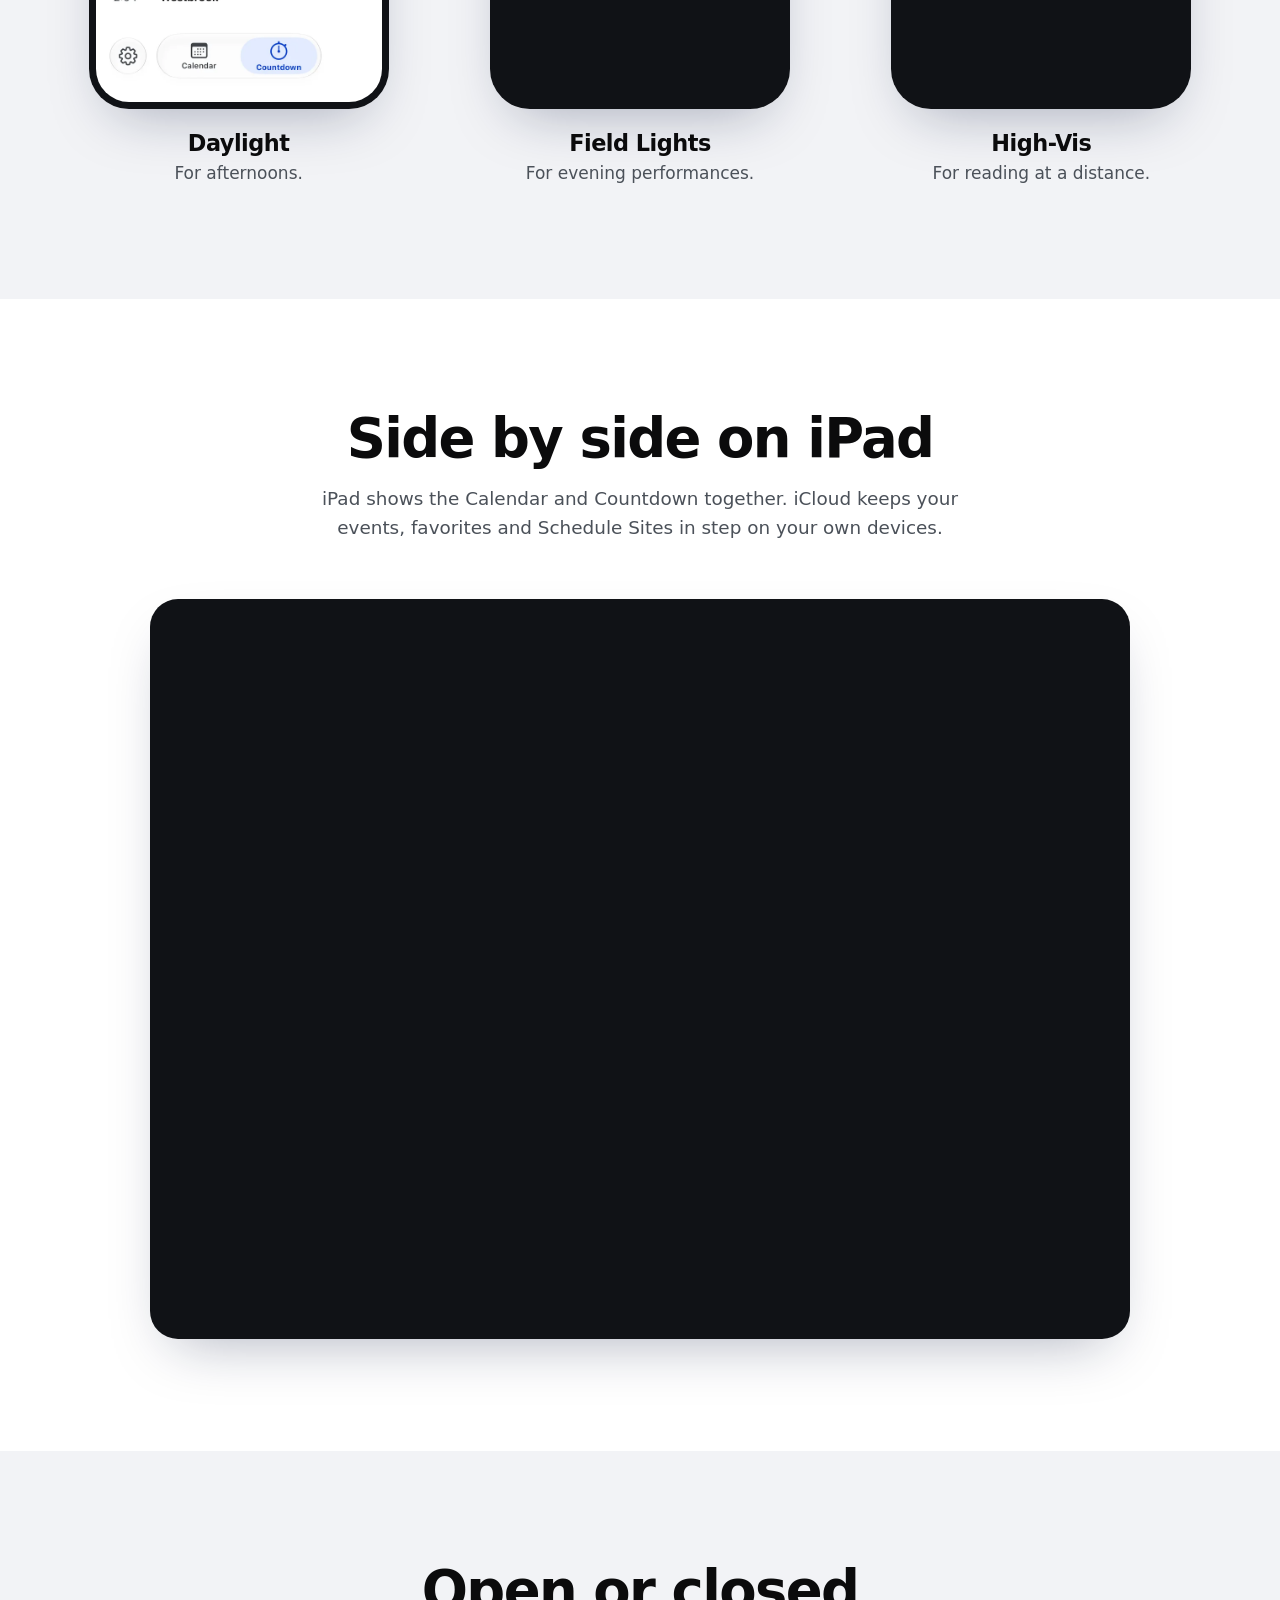
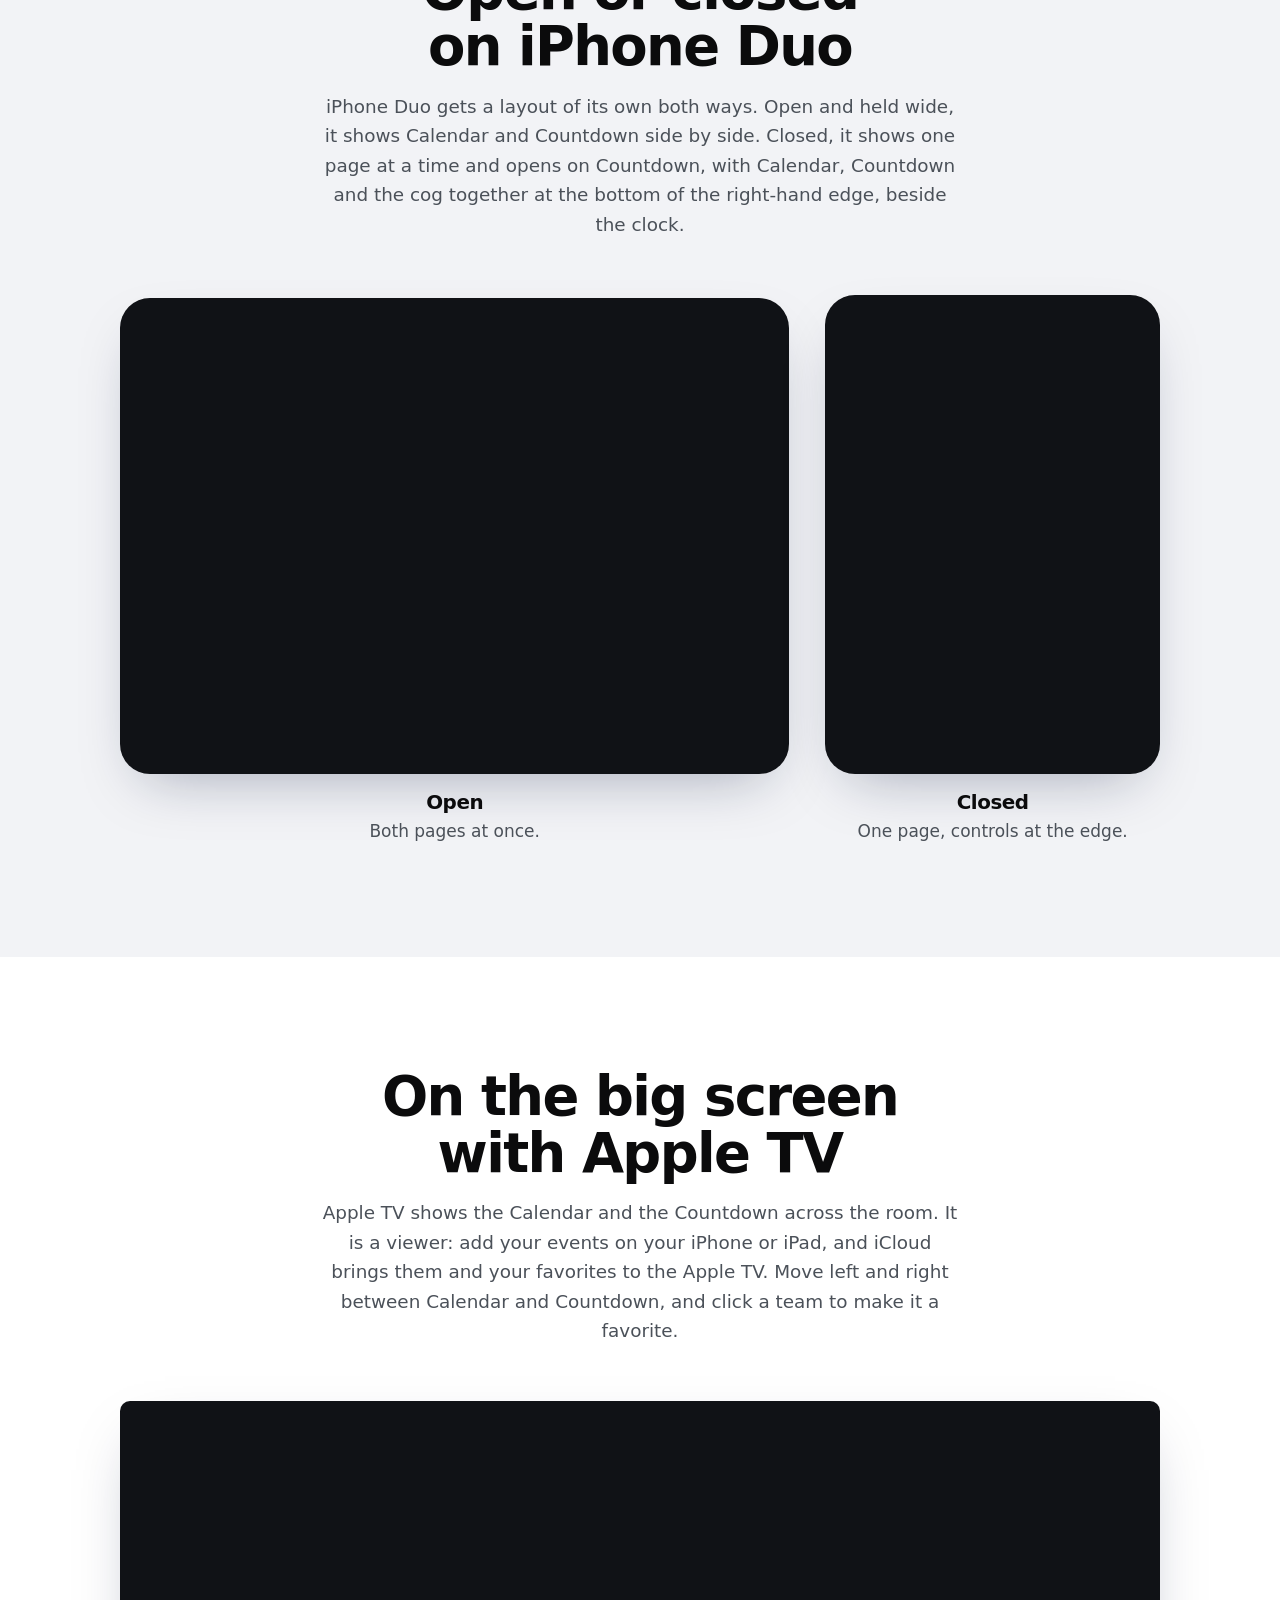
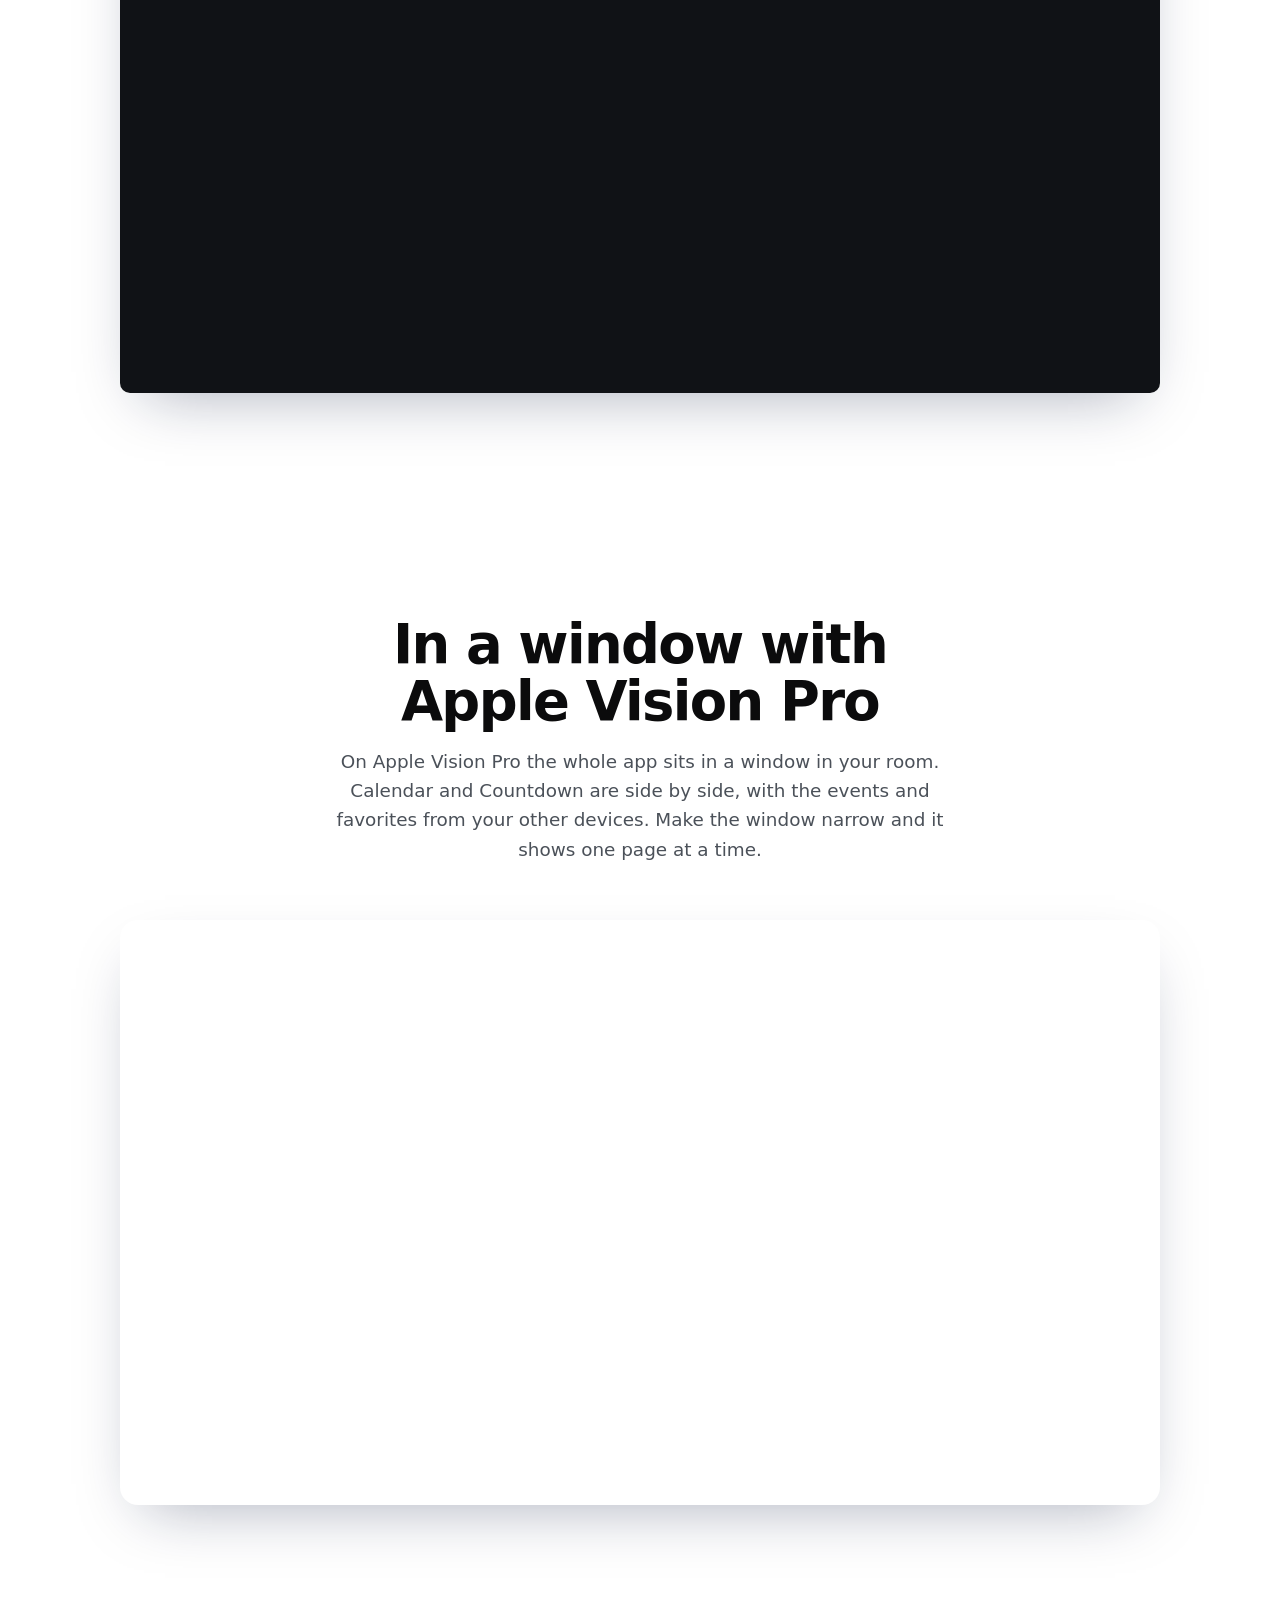
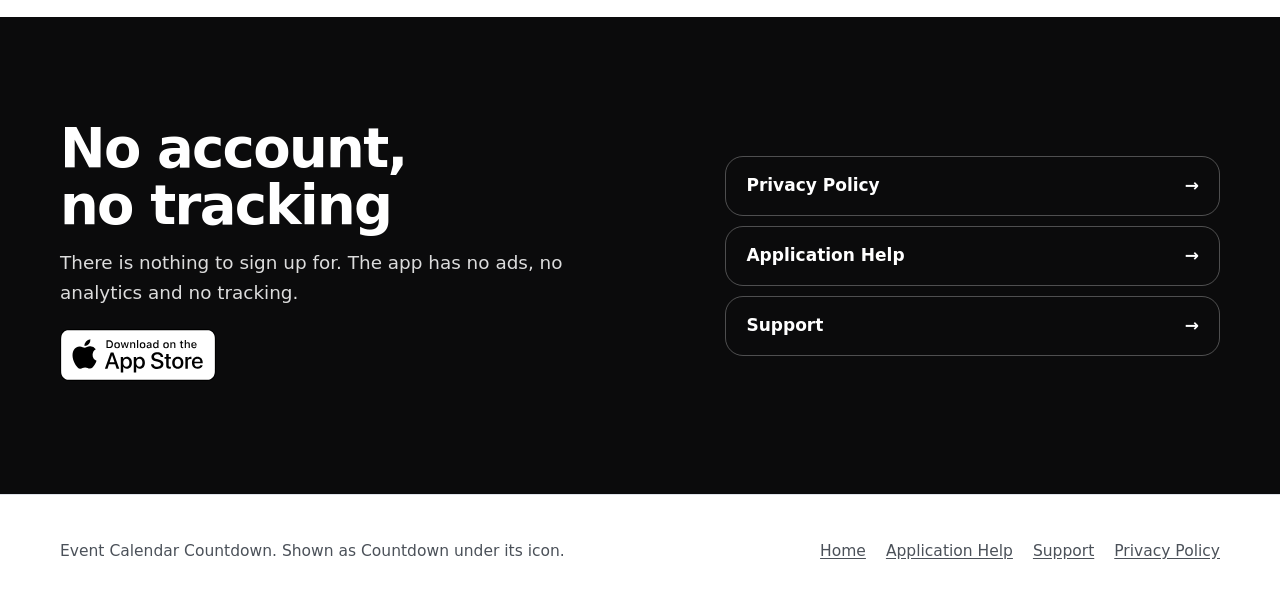
==== commit c6e16c88: "Show what 1.1.0 adds on iPhone and iPad, on Home, Help and Support Home names the +5 min control, th" ====
--- a/index.html
+++ b/index.html
@@ -121,8 +121,10 @@
     <div class="copy">
       <h2>Know when to look up</h2>
       <p>Get a ping a few minutes before a favorite team. You choose how many minutes, and whether it covers your favorites or every team.</p>
-      <p>Events rarely run to the minute. Tap +5 min and every time, countdown and ping moves with it. Tap Back on Time when the event catches up.</p>
+      <p>Events rarely run to the minute. Tap +5 min and every time, countdown and ping moves with it. Tap Back on Time when the event catches up. Add the +5 min control to Control Center to do it without opening the app.</p>
       <p>Lock your iPhone in the stands and the countdown to your next favorite stays on the Lock Screen and in the Dynamic Island.</p>
+      <p>Add the Next Favorite widget to your Home Screen or Lock Screen. It counts down to your next favorite team, and moves on to the one after.</p>
+      <p>Ask Siri when your team is on, or tell it the show is running late. Your events also show up when you search your iPhone.</p>
     </div>
     <div class="lock" role="img" aria-label="A Lock Screen countdown: Stoughton, Division II, Riverbend Marching Band Classic, 12 minutes 4 seconds to go.">
       <div class="lock-row">
